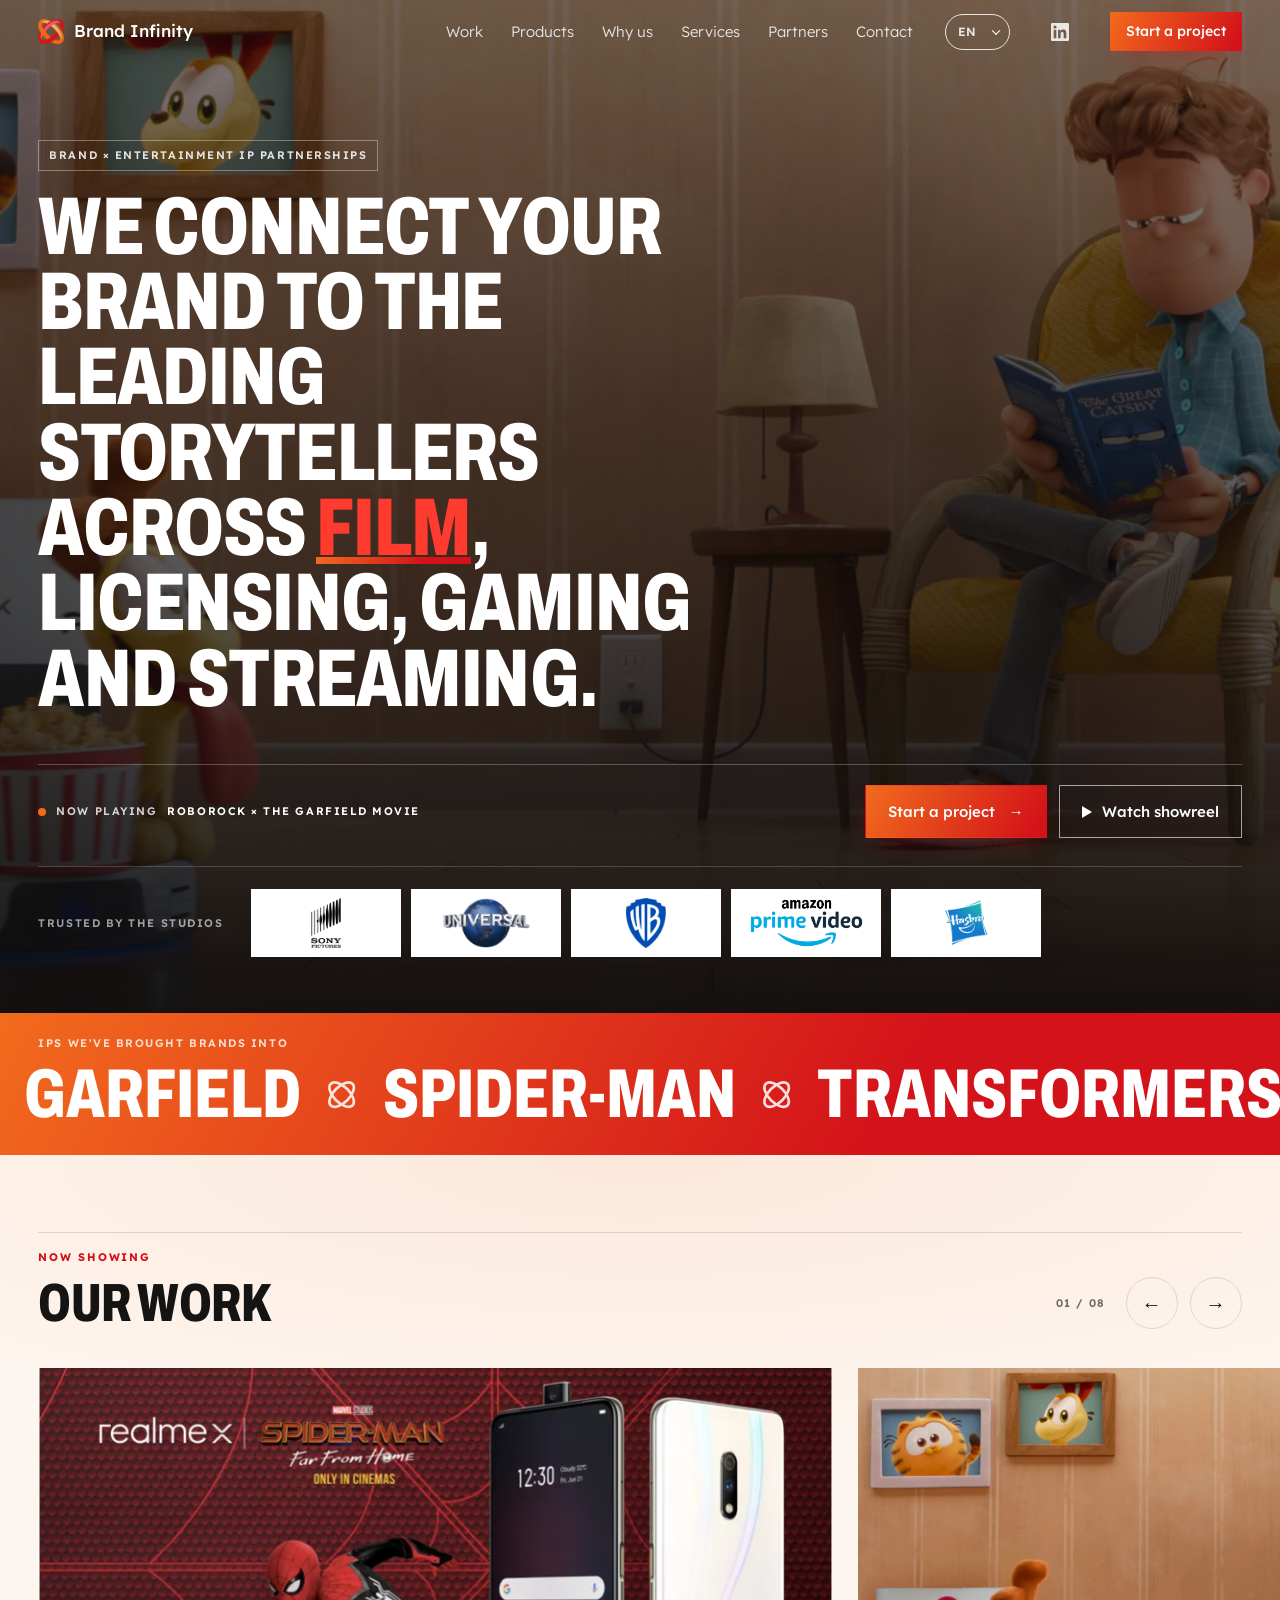
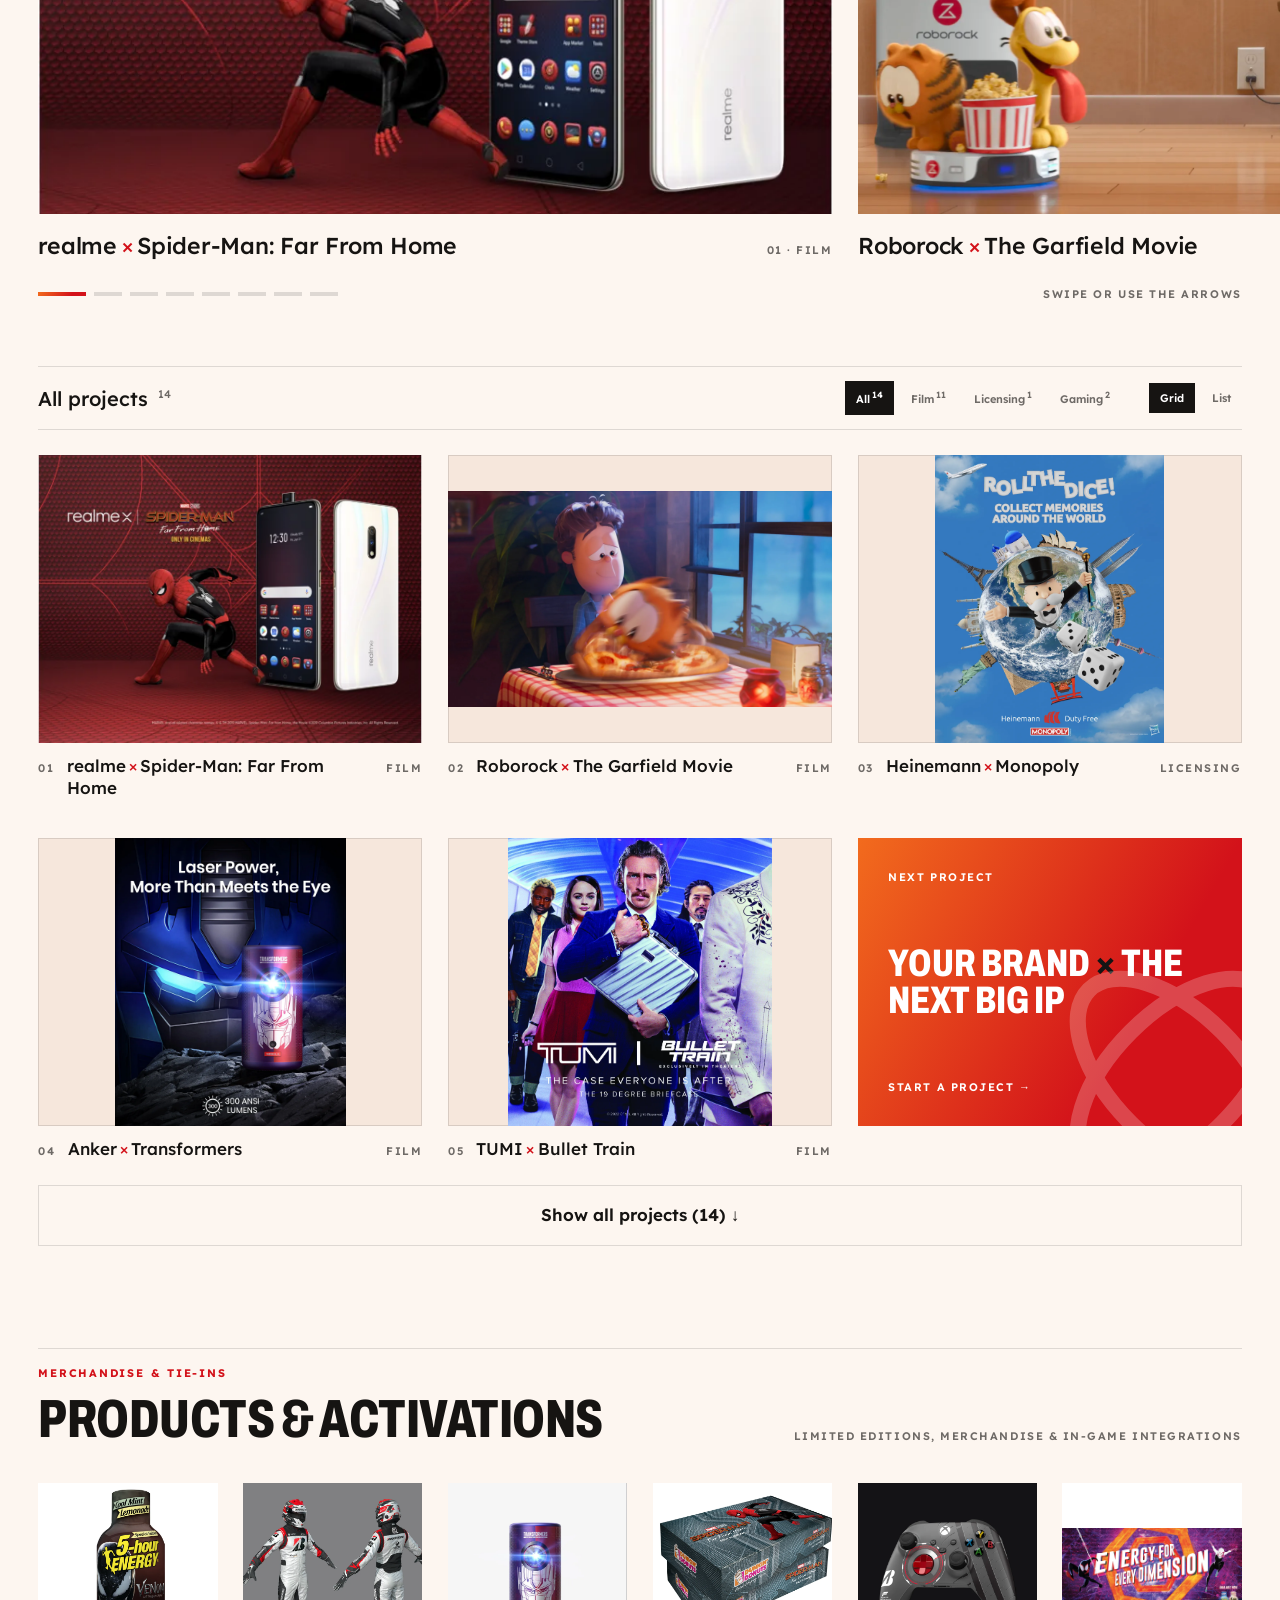
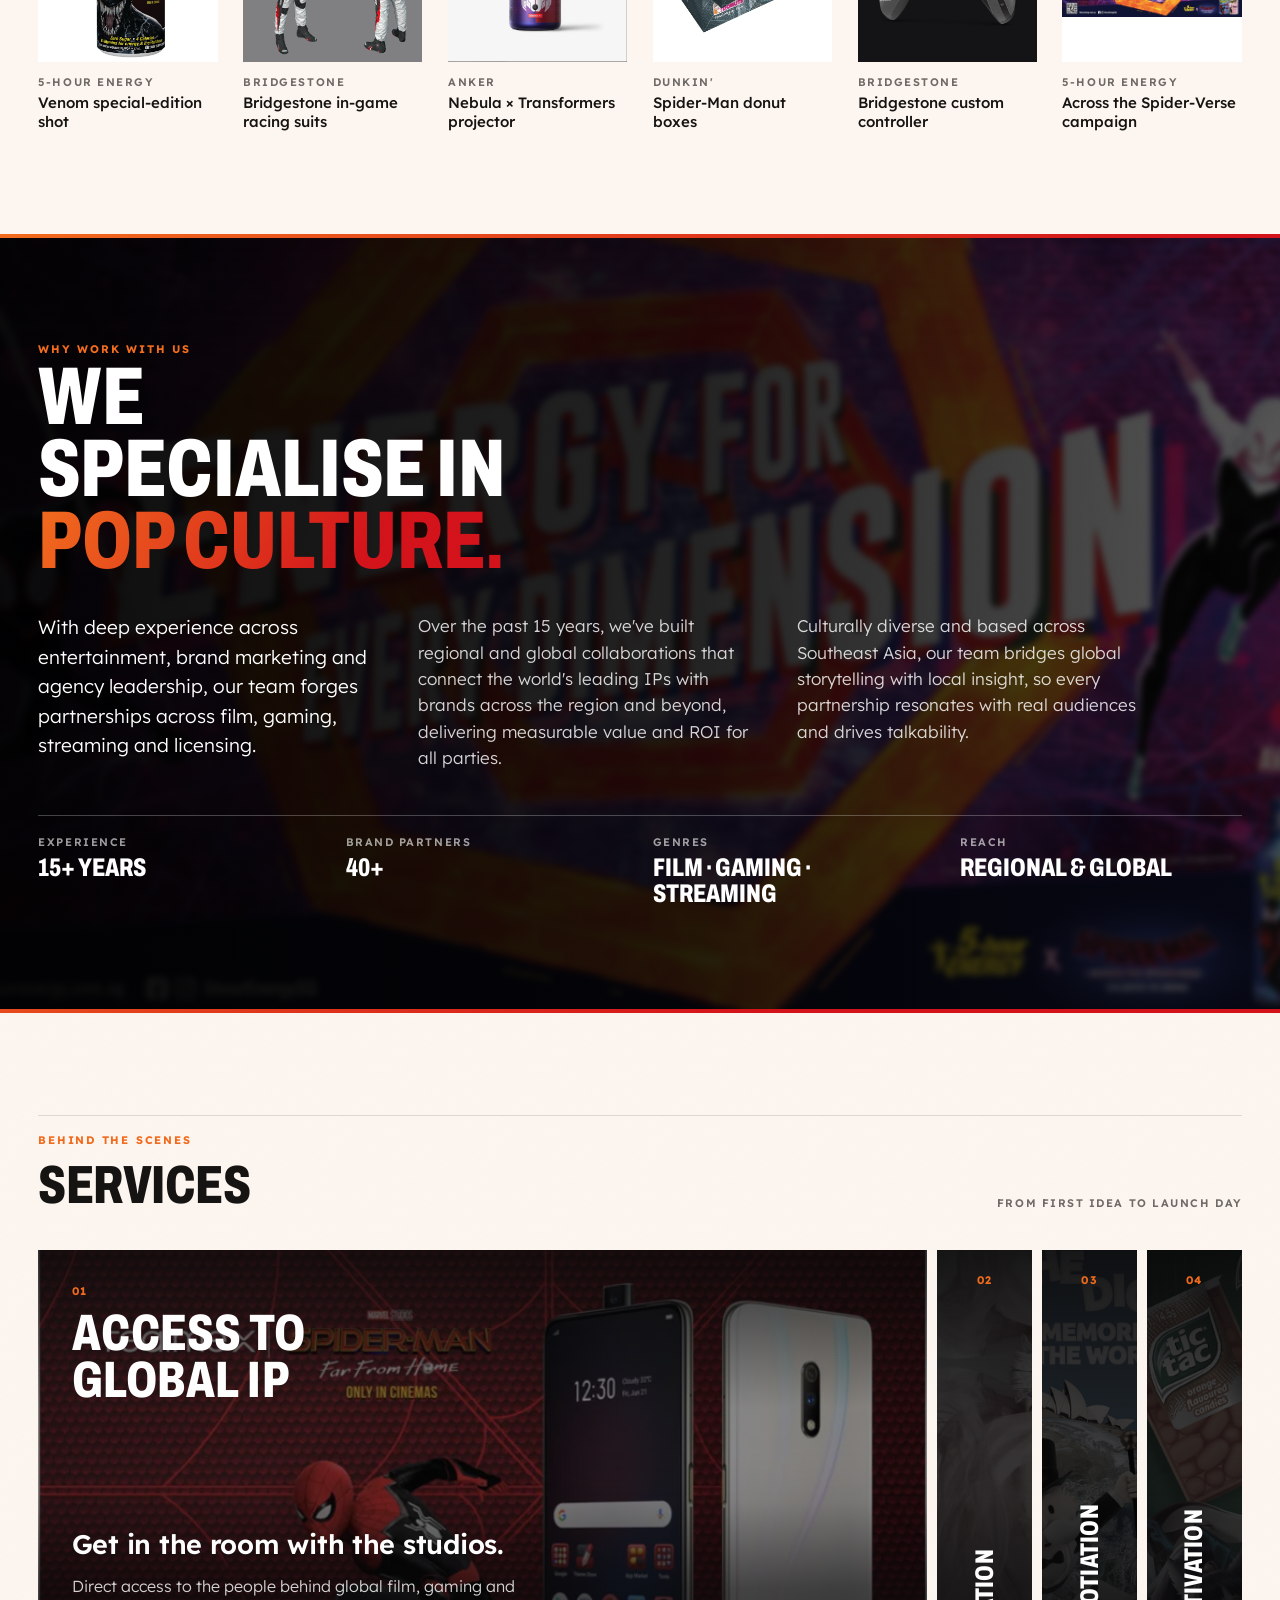
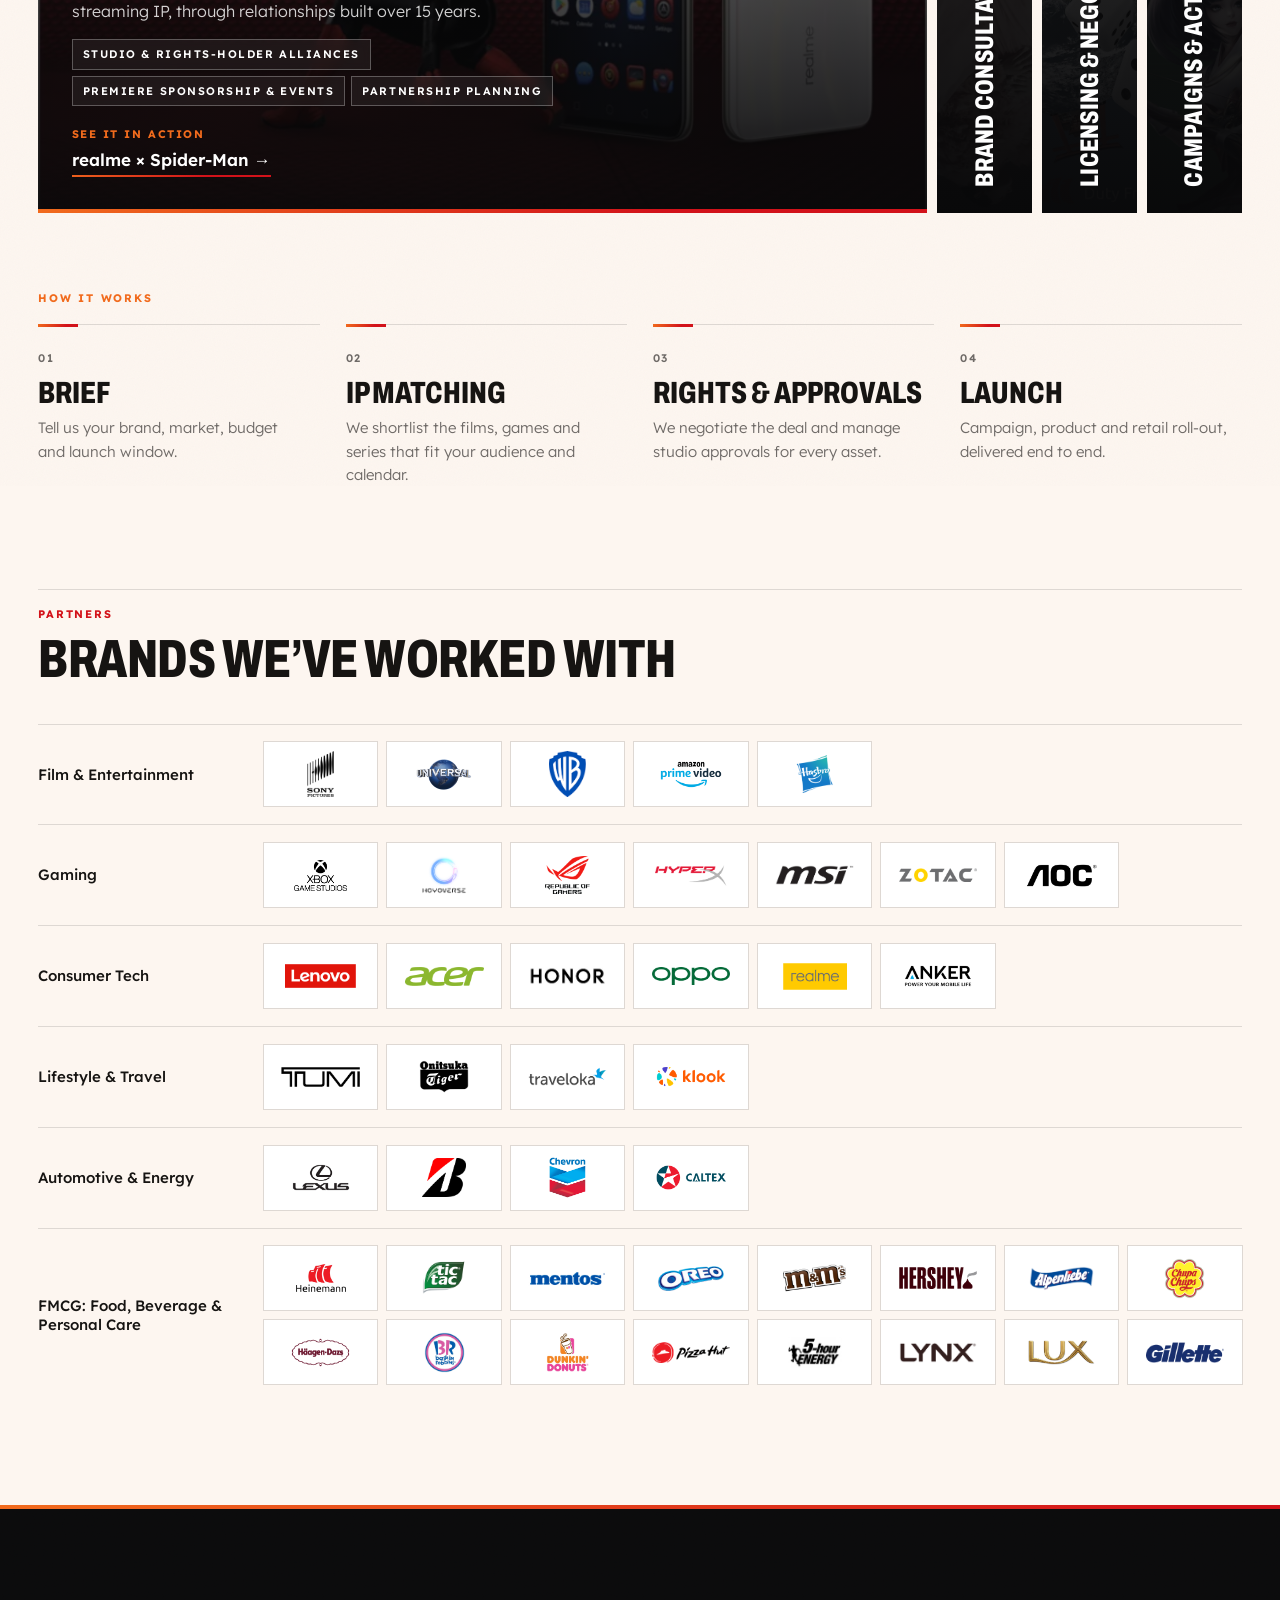
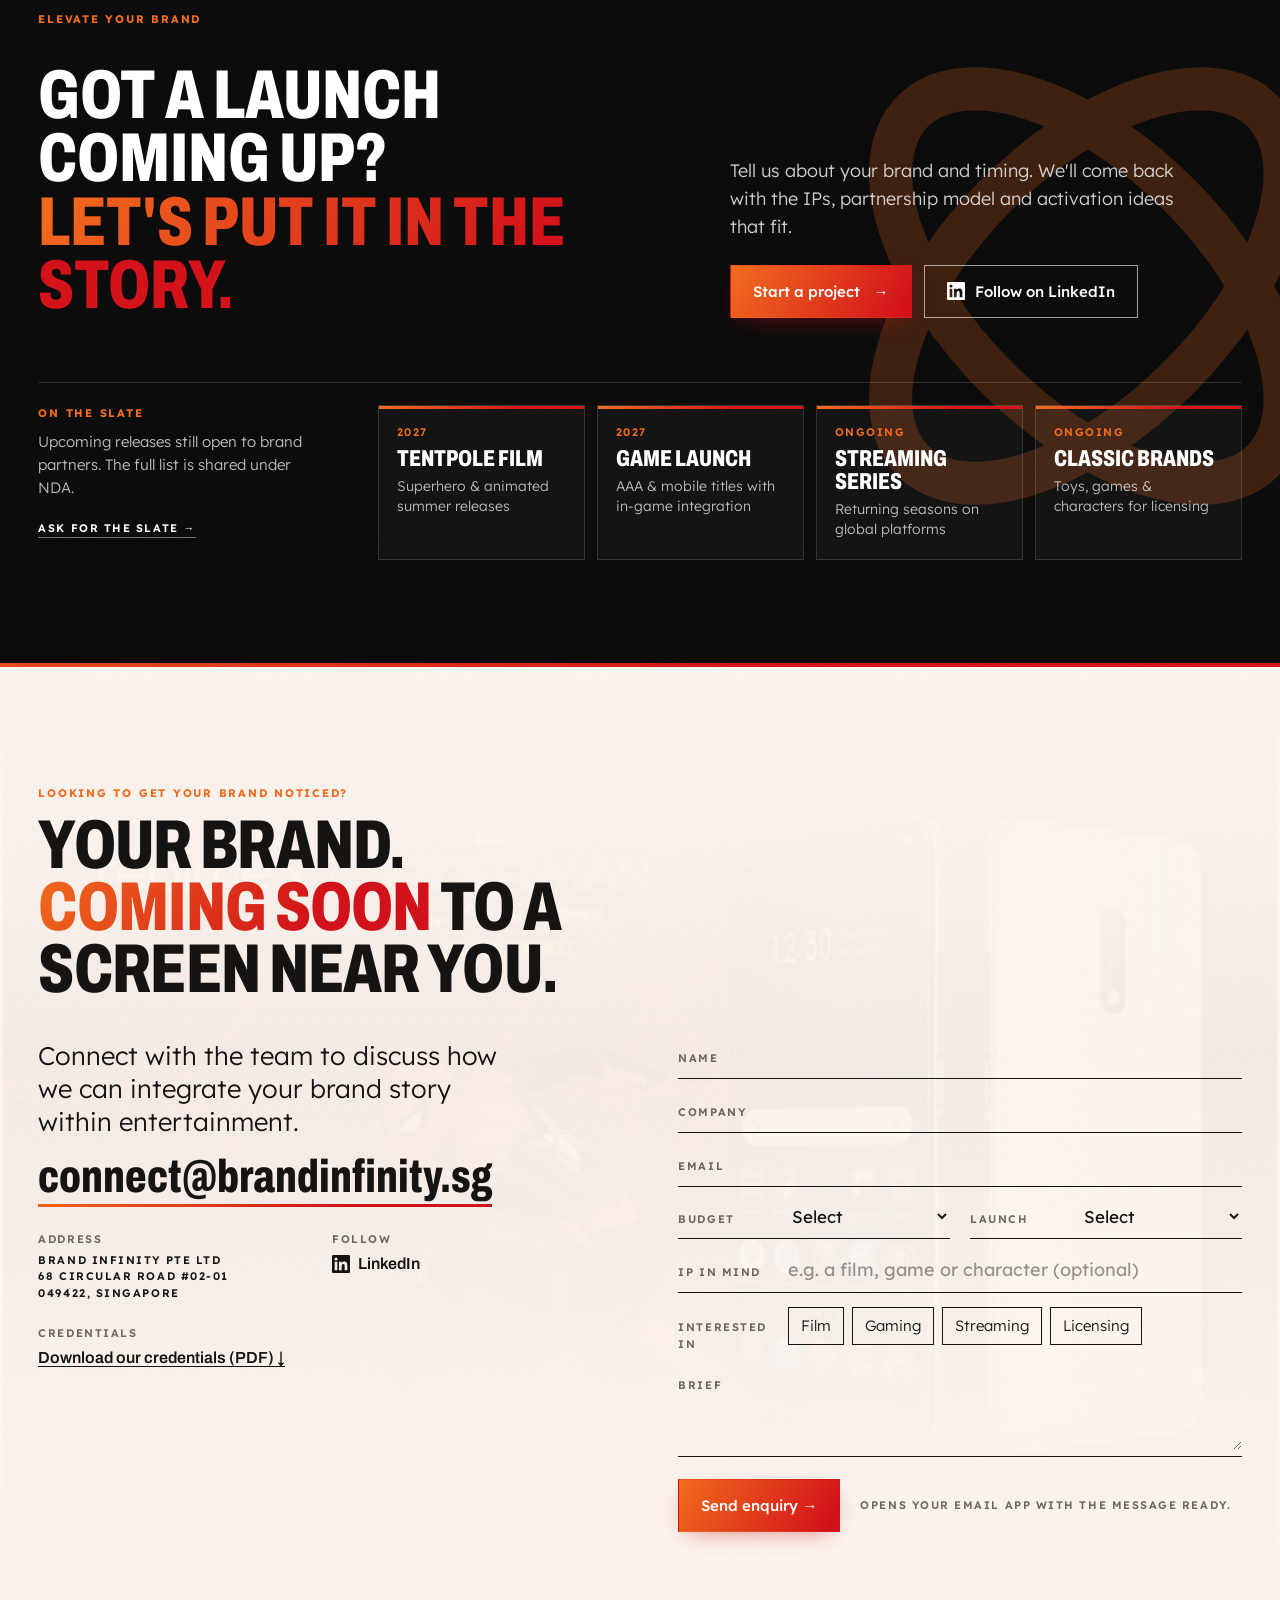
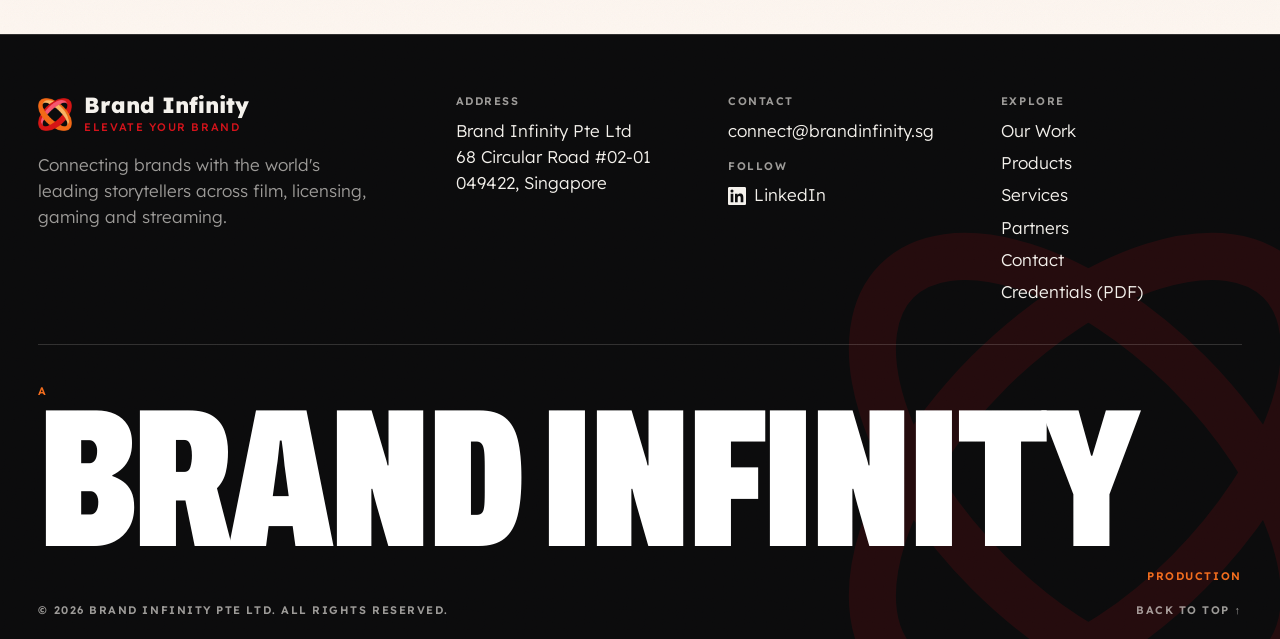
==== index.html @ 42174cf7 "Version asset links so browsers never mix old CSS with new HTML Co-Authored-By: Claude Opus 5.5 <nor" ====
<!doctype html>
<html lang="en">
<head>
  <meta charset="utf-8">
  <meta name="viewport" content="width=device-width, initial-scale=1">
  <title>Brand Infinity — Brand partnerships with entertainment IP</title>
  <meta name="description" content="Brand Infinity connects brands with the world's leading storytellers across film, licensing, gaming and streaming. An IP partnership agency based in Singapore, working regionally and globally.">
  <meta property="og:type" content="website">
  <meta property="og:site_name" content="Brand Infinity">
  <meta property="og:url" content="https://chesterkeh.github.io/brandinfinity-website/">
  <meta property="og:title" content="Brand Infinity: Brand × entertainment IP partnerships">
  <meta property="og:description" content="We connect brands with the world's leading storytellers across film, licensing, gaming and streaming.">
  <meta property="og:image" content="https://chesterkeh.github.io/brandinfinity-website/assets/og.jpg">
  <meta property="og:image:width" content="1200">
  <meta property="og:image:height" content="630">
  <meta property="og:image:alt" content="Brand Infinity: brand partnerships with film, gaming, streaming and licensing IP">
  <meta name="twitter:card" content="summary_large_image">
  <meta name="twitter:title" content="Brand Infinity: Brand × entertainment IP partnerships">
  <meta name="twitter:description" content="We connect brands with the world's leading storytellers across film, licensing, gaming and streaming.">
  <meta name="twitter:image" content="https://chesterkeh.github.io/brandinfinity-website/assets/og.jpg">
  <link rel="canonical" href="https://chesterkeh.github.io/brandinfinity-website/">
  <meta name="theme-color" content="#fdf6f0">
  <link rel="icon" href="assets/mark.png">
  <link rel="preconnect" href="https://fonts.googleapis.com">
  <link rel="preconnect" href="https://fonts.gstatic.com" crossorigin>
  <link href="https://fonts.googleapis.com/css2?family=Archivo:wdth,wght@62..125,300..900&family=Lexend:wght@300;400;500;600;700&display=swap" rel="stylesheet">
  <link rel="stylesheet" href="styles.css?v=14">
</head>
<body>
<svg width="0" height="0" style="position:absolute" aria-hidden="true">
  <defs>
    <linearGradient id="bi-grad" x1="0" y1="0" x2="1" y2="1"><stop offset="0" stop-color="#F26B1D"/><stop offset="1" stop-color="#D3121A"/></linearGradient>
    <symbol id="rings" viewBox="0 0 100 100"><ellipse cx="50" cy="50" rx="46" ry="24" transform="rotate(45 50 50)" fill="none" stroke="currentColor" stroke-width="8"/><ellipse cx="50" cy="50" rx="46" ry="24" transform="rotate(-45 50 50)" fill="none" stroke="currentColor" stroke-width="8"/></symbol>
  </defs>
</svg>

<header class="hdr on-dark" id="hdr">
  <a class="logo" href="#top" aria-label="Brand Infinity, back to top">
    <img src="assets/mark.png" alt="" width="26" height="25"><span>Brand Infinity</span>
  </a>
  <nav class="hdr-nav" id="nav" aria-label="Main">
    <a href="#work" data-i18n="nav.work">Work</a>
    <a href="#products" data-i18n="nav.products">Products</a>
    <a href="#about" data-i18n="nav.about">Why us</a>
    <a href="#services" data-i18n="nav.services">Services</a>
    <a href="#partners" data-i18n="nav.partners">Partners</a>
    <a href="#contact" data-i18n="nav.contact">Contact</a>
  </nav>
  <label class="lang"><span class="vh">Language</span><select id="langSel" aria-label="Language"><option value="en">EN</option><option value="th">ไทย</option><option value="zh">中文</option></select></label>
  <a class="hdr-li" href="https://www.linkedin.com/company/brand-infinity/" target="_blank" rel="noopener" aria-label="Brand Infinity on LinkedIn"><svg viewBox="0 0 24 24" width="18" height="18" aria-hidden="true" fill="currentColor"><path d="M20.45 20.45h-3.56v-5.57c0-1.33-.02-3.04-1.85-3.04-1.86 0-2.14 1.45-2.14 2.94v5.67H9.34V9h3.42v1.56h.05c.48-.9 1.64-1.85 3.37-1.85 3.6 0 4.27 2.37 4.27 5.46v6.28zM5.34 7.43a2.06 2.06 0 1 1 0-4.13 2.06 2.06 0 0 1 0 4.13zM7.12 20.45H3.56V9h3.56v11.45zM22.22 0H1.77C.79 0 0 .77 0 1.73v20.54C0 23.23.79 24 1.77 24h20.45c.98 0 1.78-.77 1.78-1.73V1.73C24 .77 23.2 0 22.22 0z"/></svg></a>
  <a class="hdr-cta btn-primary" href="#contact" data-i18n="cta.start">Start a project</a>
  <button class="hdr-menu mono" id="menuBtn" aria-expanded="false" aria-controls="nav">Menu</button>
</header>

<main id="top">

  <!-- HERO: full-screen montage of campaign films -->
  <section class="hero" id="hero">
    <div class="hero-bg" id="heroBg" aria-hidden="true">
      <video class="hero-media is-on" data-key="film" src="assets/video/roborock-garfield.mp4" poster="assets/video/roborock-garfield.webp" muted playsinline preload="auto" autoplay></video>
      <video class="hero-media" data-key="licensing" src="assets/video/heinemann-monopoly.mp4" poster="assets/video/heinemann-monopoly.webp" muted playsinline preload="none"></video>
      <img class="hero-media" data-key="gaming" src="assets/work/zotac-spiderverse.webp" alt="">
      <video class="hero-media" data-key="streaming" src="assets/video/realme-superhero.mp4" poster="assets/video/realme-superhero.webp" muted playsinline preload="none"></video>
    </div>
    <div class="hero-shade" aria-hidden="true"></div>

    <div class="hero-inner">
      <p class="mono hero-eyebrow" data-i18n="hero.eyebrow">Brand × entertainment IP partnerships</p>
      <h1 class="hero-title">
        <span data-i18n="hero.pre">We connect your brand to the leading storytellers across</span>
        <a href="#work" class="kw is-on" data-key="film" data-i18n="kw.film">Film</a><span data-i18n="hero.c1">,</span>
        <a href="#work" class="kw" data-key="licensing" data-i18n="kw.licensing">Licensing</a><span data-i18n="hero.c2">,</span>
        <a href="#work" class="kw" data-key="gaming" data-i18n="kw.gaming">Gaming</a>
        <span data-i18n="hero.and">and</span> <a href="#work" class="kw" data-key="streaming" data-i18n="kw.streaming">Streaming</a><span data-i18n="hero.post">.</span>
      </h1>
      <div class="hero-foot">
        <p class="mono hero-now"><span class="dot"></span><span data-i18n="hero.now">Now playing</span> <span id="heroNow">Roborock × The Garfield Movie</span></p>
        <div class="hero-ctas">
          <a class="btn btn-primary" href="#contact" data-i18n="cta.start">Start a project</a>
          <button class="btn btn-ghost-light reel-btn" type="button" id="reelBtn"><span class="play" aria-hidden="true"></span><span data-i18n="cta.reel">Watch showreel</span></button>
        </div>
      </div>
      <div class="trusted">
        <p class="mono" data-i18n="hero.trusted">Trusted by the studios</p>
        <ul>
          <li><img src="assets/logos/sony-pictures.png" alt="Sony Pictures"></li>
          <li><img src="assets/logos/universal.png" alt="Universal"></li>
          <li><img src="assets/logos/warner-bros.png" alt="Warner Bros."></li>
          <li><img src="assets/logos/prime-video.png" alt="Prime Video"></li>
          <li><img src="assets/logos/hasbro.png" alt="Hasbro"></li>
        </ul>
      </div>
    </div>
  </section>

  <!-- IP TICKER -->
  <section class="ticker" aria-label="Entertainment IPs we've brought brands into">
    <p class="mono ticker-label" data-i18n="ticker">IPs we've brought brands into</p>
    <div class="ticker-track"><div class="ticker-run"><span>Garfield</span><i aria-hidden="true"><svg class="ring" aria-hidden="true"><use href="#rings"/></svg></i><span>Spider-Man</span><i aria-hidden="true"><svg class="ring" aria-hidden="true"><use href="#rings"/></svg></i><span>Transformers</span><i aria-hidden="true"><svg class="ring" aria-hidden="true"><use href="#rings"/></svg></i><span>Monopoly</span><i aria-hidden="true"><svg class="ring" aria-hidden="true"><use href="#rings"/></svg></i><span>Venom</span><i aria-hidden="true"><svg class="ring" aria-hidden="true"><use href="#rings"/></svg></i><span>Cinderella</span><i aria-hidden="true"><svg class="ring" aria-hidden="true"><use href="#rings"/></svg></i><span>Bullet Train</span><i aria-hidden="true"><svg class="ring" aria-hidden="true"><use href="#rings"/></svg></i><span>DC Super-Pets</span><i aria-hidden="true"><svg class="ring" aria-hidden="true"><use href="#rings"/></svg></i><span>Mobile Legends</span><i aria-hidden="true"><svg class="ring" aria-hidden="true"><use href="#rings"/></svg></i><span>Madame Web</span><i aria-hidden="true"><svg class="ring" aria-hidden="true"><use href="#rings"/></svg></i><span>Spider-Verse</span><i aria-hidden="true"><svg class="ring" aria-hidden="true"><use href="#rings"/></svg></i></div><div class="ticker-run" aria-hidden="true"><span>Garfield</span><i aria-hidden="true"><svg class="ring" aria-hidden="true"><use href="#rings"/></svg></i><span>Spider-Man</span><i aria-hidden="true"><svg class="ring" aria-hidden="true"><use href="#rings"/></svg></i><span>Transformers</span><i aria-hidden="true"><svg class="ring" aria-hidden="true"><use href="#rings"/></svg></i><span>Monopoly</span><i aria-hidden="true"><svg class="ring" aria-hidden="true"><use href="#rings"/></svg></i><span>Venom</span><i aria-hidden="true"><svg class="ring" aria-hidden="true"><use href="#rings"/></svg></i><span>Cinderella</span><i aria-hidden="true"><svg class="ring" aria-hidden="true"><use href="#rings"/></svg></i><span>Bullet Train</span><i aria-hidden="true"><svg class="ring" aria-hidden="true"><use href="#rings"/></svg></i><span>DC Super-Pets</span><i aria-hidden="true"><svg class="ring" aria-hidden="true"><use href="#rings"/></svg></i><span>Mobile Legends</span><i aria-hidden="true"><svg class="ring" aria-hidden="true"><use href="#rings"/></svg></i><span>Madame Web</span><i aria-hidden="true"><svg class="ring" aria-hidden="true"><use href="#rings"/></svg></i><span>Spider-Verse</span><i aria-hidden="true"><svg class="ring" aria-hidden="true"><use href="#rings"/></svg></i></div></div>
  </section>

  <!-- 01 WORK -->
  <section class="sec" id="work">
    <div class="wrap">
      <header class="sec-head">
        <p class="mono sec-kicker" data-i18n="work.k">Now showing</p>
        <h2 class="sec-title" data-i18n="work.t">Our Work</h2>
        <div class="sec-aside car-nav">
          <span class="mono" id="carCount">01 / 01</span>
          <button class="circle" id="carPrev" aria-label="Previous project">←</button>
          <button class="circle" id="carNext" aria-label="Next project">→</button>
        </div>
      </header>
    </div>

    <div class="carousel" id="carousel" aria-roledescription="carousel" aria-label="Featured work">
      <div class="car-track" id="carTrack" tabindex="0"></div>
    </div>
    <div class="wrap car-foot">
      <div class="car-dots" id="carDots" role="tablist" aria-label="Choose a project"></div>
      <p class="mono muted car-hint" data-i18n="work.hint">Swipe or use the arrows</p>
    </div>

    <div class="wrap">
      <div class="sub-head" id="all">
        <h3 class="sub-title"><span data-i18n="work.all">All projects</span> <sup id="workCount"></sup></h3>
        <div class="tools">
          <div class="filters mono" id="filters" role="group" aria-label="Filter by discipline"></div>
          <div class="views mono" role="group" aria-label="Layout">
            <button class="is-on" data-view="grid" aria-pressed="true">Grid</button>
            <button data-view="index" aria-pressed="false">List</button>
          </div>
        </div>
      </div>

      <input type="checkbox" id="showAll" class="vh" aria-controls="grid">
      <div class="grid" id="grid"></div>
      <label for="showAll" class="show-all" id="showAllBtn"><span class="more-t"><span data-i18n="work.showall">Show all projects</span> (<span id="allCount">14</span>) ↓</span><span class="less-t" data-i18n="work.fewer">Show fewer ↑</span></label>

      <div class="index" id="index" hidden>
        <div class="index-head mono" aria-hidden="true"><span>No.</span><span>Brand</span><span>Property</span><span>Discipline</span><span>Scope</span></div>
        <ol id="indexList"></ol>
        <div class="hover-img" id="hoverImg" aria-hidden="true"><img alt=""></div>
      </div>
    </div>
  </section>

  <!-- 02 PRODUCTS -->
  <section class="sec" id="products">
    <div class="wrap">
      <header class="sec-head">
        <p class="mono sec-kicker" data-i18n="prod.k">Merchandise &amp; tie-ins</p>
        <h2 class="sec-title" data-i18n="prod.t">Products &amp; Activations</h2>
        <p class="sec-aside mono muted" data-i18n="prod.a">Limited editions, merchandise &amp; in-game integrations</p>
      </header>
      <ul class="tiles" id="prod"></ul>
    </div>
  </section>

  <!-- WHY US: widescreen banner, breaks up the showcase -->
  <section class="scene grain" id="about">
    <div class="scene-bg" aria-hidden="true"><img src="assets/work/5hour-spiderverse.webp" alt=""></div>
    <div class="scene-shade" aria-hidden="true"></div>
    <div class="wrap scene-inner">
      <p class="mono sec-kicker" data-i18n="why.k">Why work with us</p>
      <h2 class="scene-title"><span class="t1" data-i18n="why.t1">We specialise in</span> <span data-i18n="why.t2">pop culture.</span></h2>
      <div class="scene-cols">
        <p>With deep experience across entertainment, brand marketing and agency leadership, our team forges partnerships across film, gaming, streaming and licensing.</p>
        <p>Over the past 15 years, we've built regional and global collaborations that connect the world's leading IPs with brands across the region and beyond, delivering measurable value and ROI for all parties.</p>
        <p>Culturally diverse and based across Southeast Asia, our team bridges global storytelling with local insight, so every partnership resonates with real audiences and drives talkability.</p>
      </div>
      <dl class="credits">
        <div><dt class="mono" data-i18n="why.exp">Experience</dt><dd data-i18n="why.expv">15+ years</dd></div>
        <div><dt class="mono" data-i18n="why.partners">Brand partners</dt><dd>40+</dd></div>
        <div><dt class="mono" data-i18n="why.genres">Genres</dt><dd data-i18n="why.genresv">Film · Gaming · Streaming</dd></div>
        <div><dt class="mono" data-i18n="why.region">Reach</dt><dd data-i18n="why.regionv">Regional &amp; global</dd></div>
      </dl>
    </div>
  </section>

  <!-- 04 SERVICES -->
  <section class="sec dark grain" id="services">
    <div class="wrap">
      <header class="sec-head">
        <p class="mono sec-kicker" data-i18n="svc.k">Behind the scenes</p>
        <h2 class="sec-title" data-i18n="svc.t">Services</h2>
        <p class="sec-aside mono muted" data-i18n="svc.a">From first idea to launch day</p>
      </header>
      <div class="svx" id="svx" aria-label="Services">
        <article class="svx-p is-on" data-k="0">
          <img class="svx-img" src="assets/work/realme-spiderman.webp" alt="" loading="lazy" style="object-position:35% 50%">
          <button class="svx-tab" type="button" aria-expanded="true" aria-controls="svx-0">
            <span class="mono svx-n">01</span><span class="svx-t" data-i18n="svc.0">Access to global IP</span>
          </button>
          <div class="svx-body" id="svx-0">
            <p class="svx-hook" data-i18n="svx.0h">Get in the room with the studios.</p>
            <p class="svx-txt" data-i18n="svx.0p">Direct access to the people behind global film, gaming and streaming IP, through relationships built over 15 years.</p>
            <ul class="svx-chips mono"><li data-i18n="Studio &amp; rights-holder alliances">Studio &amp; rights-holder alliances</li><li data-i18n="Premiere sponsorship &amp; events">Premiere sponsorship &amp; events</li><li data-i18n="Partnership planning">Partnership planning</li></ul>
            <a class="svx-ex" href="#project/realme-spider-man-far-from-home"><span class="mono" data-i18n="svx.ex">See it in action</span><strong>realme × Spider-Man →</strong></a>
          </div>
          <span class="svx-bar" aria-hidden="true"></span>
        </article>
        <article class="svx-p" data-k="1">
          <img class="svx-img" src="assets/work/onitsuka-cinderella.webp" alt="" loading="lazy" style="object-position:50% 30%">
          <button class="svx-tab" type="button" aria-expanded="false" aria-controls="svx-1">
            <span class="mono svx-n">02</span><span class="svx-t" data-i18n="svc.1">Brand consultation</span>
          </button>
          <div class="svx-body" id="svx-1">
            <p class="svx-hook" data-i18n="svx.1h">Find the story your brand belongs in.</p>
            <p class="svx-txt" data-i18n="svx.1p">We match your brand, audience and calendar to the right genre, title and timing, before you commit a budget.</p>
            <ul class="svx-chips mono"><li data-i18n="Entertainment strategy">Entertainment strategy</li><li data-i18n="Genre &amp; IP fit">Genre &amp; IP fit</li><li data-i18n="Calendar &amp; budget planning">Calendar &amp; budget planning</li></ul>
            <a class="svx-ex" href="#project/onitsuka-tiger-cinderella"><span class="mono" data-i18n="svx.ex">See it in action</span><strong>Onitsuka Tiger × Cinderella →</strong></a>
          </div>
          <span class="svx-bar" aria-hidden="true"></span>
        </article>
        <article class="svx-p" data-k="2">
          <img class="svx-img" src="assets/work/heinemann-monopoly.webp" alt="" loading="lazy" style="object-position:60% 50%">
          <button class="svx-tab" type="button" aria-expanded="false" aria-controls="svx-2">
            <span class="mono svx-n">03</span><span class="svx-t" data-i18n="svc.2">Licensing &amp; negotiation</span>
          </button>
          <div class="svx-body" id="svx-2">
            <p class="svx-hook" data-i18n="svx.2h">Deals that work for your business.</p>
            <p class="svx-txt" data-i18n="svx.2p">We negotiate with rights holders across every product category and structure the deal around your goals.</p>
            <ul class="svx-chips mono"><li data-i18n="Licensed: fee-based">Licensed: fee-based</li><li data-i18n="License-free: media support">License-free: media support</li><li data-i18n="Hybrid: a mix of both">Hybrid: a mix of both</li></ul>
            <a class="svx-ex" href="#project/heinemann-monopoly"><span class="mono" data-i18n="svx.ex">See it in action</span><strong>Heinemann × Monopoly →</strong></a>
          </div>
          <span class="svx-bar" aria-hidden="true"></span>
        </article>
        <article class="svx-p" data-k="3">
          <img class="svx-img" src="assets/work/tictac-mlbb-2.webp" alt="" loading="lazy" style="object-position:50% 40%">
          <button class="svx-tab" type="button" aria-expanded="false" aria-controls="svx-3">
            <span class="mono svx-n">04</span><span class="svx-t" data-i18n="svc.3">Campaigns &amp; activation</span>
          </button>
          <div class="svx-body" id="svx-3">
            <p class="svx-hook" data-i18n="svx.3h">From launch film to the shelf.</p>
            <p class="svx-txt" data-i18n="svx.3p">End-to-end delivery across every touchpoint, from social and PR to retail, merchandise and in-game integration.</p>
            <ul class="svx-chips mono"><li data-i18n="Promotions &amp; sales mechanics">Promotions &amp; sales mechanics</li><li data-i18n="Social, PR &amp; launch events">Social, PR &amp; launch events</li><li data-i18n="Retail, e-commerce &amp; merch">Retail, e-commerce &amp; merch</li><li data-i18n="In-film &amp; in-game integration">In-film &amp; in-game integration</li></ul>
            <a class="svx-ex" href="#project/tic-tac-mobile-legends-bang-bang"><span class="mono" data-i18n="svx.ex">See it in action</span><strong>Tic Tac × Mobile Legends →</strong></a>
          </div>
          <span class="svx-bar" aria-hidden="true"></span>
        </article>
      </div>

      <div class="steps-wrap">
        <p class="mono sec-kicker" data-i18n="steps.k">How it works</p>
        <ol class="steps">
          <li><span class="mono">01</span><h3 data-i18n="steps.1t">Brief</h3><p data-i18n="steps.1p">Tell us your brand, market, budget and launch window.</p></li>
          <li><span class="mono">02</span><h3 data-i18n="steps.2t">IP matching</h3><p data-i18n="steps.2p">We shortlist the films, games and series that fit your audience and calendar.</p></li>
          <li><span class="mono">03</span><h3 data-i18n="steps.3t">Rights &amp; approvals</h3><p data-i18n="steps.3p">We negotiate the deal and manage studio approvals for every asset.</p></li>
          <li><span class="mono">04</span><h3 data-i18n="steps.4t">Launch</h3><p data-i18n="steps.4p">Campaign, product and retail roll-out, delivered end to end.</p></li>
        </ol>
      </div>
    </div>
  </section>

  <!-- 03 PARTNERS -->
  <section class="sec" id="partners">
    <div class="wrap">
      <header class="sec-head">
        <p class="mono sec-kicker" data-i18n="partners.k">Partners</p>
        <h2 class="sec-title" data-i18n="partners.t">Brands we’ve worked with</h2>
      </header>
      <div class="partners" id="partnerGroups"></div>
    </div>
  </section>

  <!-- TESTIMONIALS: hidden until quotes are added in projects.js -->
  <section class="sec quotes" id="quotes" hidden>
    <div class="wrap">
      <header class="sec-head">
        <p class="mono sec-kicker" data-i18n="quotes.k">In their words</p>
        <h2 class="sec-title" data-i18n="quotes.t">What partners say</h2>
      </header>
      <div class="quote-list" id="quoteList"></div>
    </div>
  </section>

  <!-- LAUNCH BAND: leads straight into the contact form -->
  <section class="cta-band grain">
    <svg class="cta-rings" aria-hidden="true"><use href="#rings"/></svg>
    <div class="wrap cta-band-grid">
      <p class="mono sec-kicker" data-i18n="band.k">Elevate your brand</p>
      <h2 class="cta-band-title"><span class="t1" data-i18n="band.t1">Got a launch coming up?</span><br><span data-i18n="band.t2">Let's put it in the story.</span></h2>
      <div class="cta-band-side">
        <p data-i18n="band.p">Tell us about your brand and timing. We'll come back with the IPs, partnership model and activation ideas that fit.</p>
        <div class="cta-band-btns">
          <a class="btn btn-primary" href="#contact" data-i18n="cta.start">Start a project</a>
          <a class="btn btn-ghost-light" href="https://www.linkedin.com/company/brand-infinity/" target="_blank" rel="noopener"><svg viewBox="0 0 24 24" width="18" height="18" aria-hidden="true" fill="currentColor"><path d="M20.45 20.45h-3.56v-5.57c0-1.33-.02-3.04-1.85-3.04-1.86 0-2.14 1.45-2.14 2.94v5.67H9.34V9h3.42v1.56h.05c.48-.9 1.64-1.85 3.37-1.85 3.6 0 4.27 2.37 4.27 5.46v6.28zM5.34 7.43a2.06 2.06 0 1 1 0-4.13 2.06 2.06 0 0 1 0 4.13zM7.12 20.45H3.56V9h3.56v11.45zM22.22 0H1.77C.79 0 0 .77 0 1.73v20.54C0 23.23.79 24 1.77 24h20.45c.98 0 1.78-.77 1.78-1.73V1.73C24 .77 23.2 0 22.22 0z"/></svg> <span data-i18n="cta.follow">Follow on LinkedIn</span></a>
        </div>
      </div>
    </div>
    <div class="wrap slate">
      <div class="slate-head">
        <p class="mono" data-i18n="slate.k">On the slate</p>
        <p class="slate-note" data-i18n="slate.p">Upcoming releases still open to brand partners. The full list is shared under NDA.</p>
        <a class="mono slate-link" href="#contact" data-i18n="slate.cta">Ask for the slate →</a>
      </div>
      <ul class="slate-list" id="slate"></ul>
    </div>
  </section>

  <!-- 06 CONTACT: coming soon -->
  <section class="sec contact dark grain poster" id="contact">
    <div class="poster-bg" aria-hidden="true"><img src="assets/work/realme-spiderman.webp" alt=""></div>
    <div class="wrap">
      <header class="sec-head">
        <p class="mono sec-kicker" data-i18n="contact.k">Looking to get your brand noticed?</p>
        <h2 class="sec-title poster-title"><span class="t1" data-i18n="contact.t1">Your brand.</span><br><span data-i18n="contact.t2">Coming soon</span> <span class="t1" data-i18n="contact.t3">to a screen near you.</span></h2>
      </header>
      <div class="contact-cols">
        <div class="contact-info">
          <p class="contact-lead" data-i18n="contact.lead">Connect with the team to discuss how we can integrate your brand story within entertainment.</p>
          <a class="big-mail" href="mailto:connect@brandinfinity.sg">connect@brandinfinity.sg</a>
          <div class="contact-meta">
            <p class="mono"><span class="k" data-i18n="f.address">Address</span>Brand Infinity Pte Ltd<br>68 Circular Road #02-01<br>049422, Singapore</p>
            <p class="mono"><span class="k" data-i18n="f.follow">Follow</span><a class="li-link" href="https://www.linkedin.com/company/brand-infinity/" target="_blank" rel="noopener"><svg viewBox="0 0 24 24" width="18" height="18" aria-hidden="true" fill="currentColor"><path d="M20.45 20.45h-3.56v-5.57c0-1.33-.02-3.04-1.85-3.04-1.86 0-2.14 1.45-2.14 2.94v5.67H9.34V9h3.42v1.56h.05c.48-.9 1.64-1.85 3.37-1.85 3.6 0 4.27 2.37 4.27 5.46v6.28zM5.34 7.43a2.06 2.06 0 1 1 0-4.13 2.06 2.06 0 0 1 0 4.13zM7.12 20.45H3.56V9h3.56v11.45zM22.22 0H1.77C.79 0 0 .77 0 1.73v20.54C0 23.23.79 24 1.77 24h20.45c.98 0 1.78-.77 1.78-1.73V1.73C24 .77 23.2 0 22.22 0z"/></svg> LinkedIn</a></p>
            <p class="mono"><span class="k" data-i18n="f.deck">Credentials</span><a class="deck-link" href="assets/brand-infinity-credentials.pdf" download><span data-i18n="cta.deck">Download our credentials (PDF)</span> ↓</a></p>
          </div>
        </div>
        <form class="form" id="form" novalidate>
          <label><span class="mono" data-i18n="form.name">Name</span><input name="name" required autocomplete="name"></label>
          <label><span class="mono" data-i18n="form.company">Company</span><input name="company" autocomplete="organization"></label>
          <label><span class="mono" data-i18n="form.email">Email</span><input name="email" type="email" required autocomplete="email"></label>
          <div class="form-row">
            <label><span class="mono" data-i18n="form.budget">Budget</span><select name="budget"><option value="" data-i18n="form.select">Select</option><option>Under S$50k</option><option>S$50k – 150k</option><option>S$150k – 500k</option><option>S$500k+</option><option value="Not sure yet" data-i18n="form.unsure">Not sure yet</option></select></label>
            <label><span class="mono" data-i18n="form.timing">Launch</span><select name="timing"><option value="" data-i18n="form.select">Select</option><option value="Within 3 months" data-i18n="form.t1">Within 3 months</option><option value="3–6 months" data-i18n="form.t2">3–6 months</option><option value="6–12 months" data-i18n="form.t3">6–12 months</option><option value="12+ months" data-i18n="form.t4">12+ months</option></select></label>
          </div>
          <label><span class="mono" data-i18n="form.ip">IP in mind</span><input name="ip" autocomplete="off" data-i18n-ph="form.ipph" placeholder="e.g. a film, game or character (optional)"></label>
          <fieldset>
            <legend class="mono" data-i18n="form.interest">Interested in</legend>
            <div class="checks">
              <label><input type="checkbox" name="interest" value="Film"><span data-i18n="kw.film">Film</span></label>
              <label><input type="checkbox" name="interest" value="Gaming"><span data-i18n="kw.gaming">Gaming</span></label>
              <label><input type="checkbox" name="interest" value="Streaming"><span data-i18n="kw.streaming">Streaming</span></label>
              <label><input type="checkbox" name="interest" value="Licensing"><span data-i18n="kw.licensing">Licensing</span></label>
            </div>
          </fieldset>
          <label><span class="mono" data-i18n="form.brief">Brief</span><textarea name="message" rows="3" required></textarea></label>
          <div class="form-foot">
            <button type="submit" class="btn btn-primary" data-i18n="form.send">Send enquiry →</button>
            <p class="mono muted" id="formNote" aria-live="polite"></p>
          </div>
        </form>
      </div>
    </div>
  </section>
</main>

<footer class="ftr dark grain">
  <svg class="ftr-rings" aria-hidden="true"><use href="#rings"/></svg>
  <div class="wrap">
    <div class="ftr-cols">
      <div class="ftr-brand">
        <a class="ftr-logo" href="#top"><img src="assets/mark.png" alt="" width="34" height="33"><span>Brand Infinity<small class="mono">Elevate your brand</small></span></a>
        <p>Connecting brands with the world's leading storytellers across film, licensing, gaming and streaming.</p>
      </div>
      <div>
        <p class="mono k">Address</p>
        <p>Brand Infinity Pte Ltd<br>68 Circular Road #02-01<br>049422, Singapore</p>
      </div>
      <div>
        <p class="mono k">Contact</p>
        <p><a href="mailto:connect@brandinfinity.sg">connect@brandinfinity.sg</a></p>
        <p class="mono k" data-i18n="f.follow">Follow</p>
        <p><a class="li-link" href="https://www.linkedin.com/company/brand-infinity/" target="_blank" rel="noopener"><svg viewBox="0 0 24 24" width="18" height="18" aria-hidden="true" fill="currentColor"><path d="M20.45 20.45h-3.56v-5.57c0-1.33-.02-3.04-1.85-3.04-1.86 0-2.14 1.45-2.14 2.94v5.67H9.34V9h3.42v1.56h.05c.48-.9 1.64-1.85 3.37-1.85 3.6 0 4.27 2.37 4.27 5.46v6.28zM5.34 7.43a2.06 2.06 0 1 1 0-4.13 2.06 2.06 0 0 1 0 4.13zM7.12 20.45H3.56V9h3.56v11.45zM22.22 0H1.77C.79 0 0 .77 0 1.73v20.54C0 23.23.79 24 1.77 24h20.45c.98 0 1.78-.77 1.78-1.73V1.73C24 .77 23.2 0 22.22 0z"/></svg> LinkedIn</a></p>
      </div>
      <nav aria-label="Footer">
        <p class="mono k">Explore</p>
        <ul><li><a href="#work" data-i18n="work.t">Our Work</a></li><li><a href="#products" data-i18n="nav.products">Products</a></li><li><a href="#services" data-i18n="nav.services">Services</a></li><li><a href="#partners" data-i18n="nav.partners">Partners</a></li><li><a href="#contact" data-i18n="nav.contact">Contact</a></li><li><a href="assets/brand-infinity-credentials.pdf" download data-i18n="f.deckshort">Credentials (PDF)</a></li></ul>
      </nav>
    </div>
    <p class="mono ftr-prod">A</p>
    <p class="ftr-word" aria-hidden="true">Brand Infinity</p>
    <p class="mono ftr-prod ftr-prod-end">Production</p>
    <div class="ftr-row mono">
      <span>© <span id="year">2025</span> Brand Infinity Pte Ltd. All rights reserved.</span>
      <a href="#top" data-i18n="f.top">Back to top ↑</a>
    </div>
  </div>
</footer>

<!-- Case study -->
<div class="case" id="case" role="dialog" aria-modal="true" aria-labelledby="caseTitle" hidden>
  <div class="case-bar mono">
    <button id="caseClose">← Close</button>
    <span id="caseNo"></span>
    <div><button id="casePrev">Prev</button> / <button id="caseNext">Next</button></div>
  </div>
  <div class="case-inner" id="caseInner"></div>
</div>

<!-- Floating CTA: shows after the hero, hides at the contact form -->
<a class="float-cta btn-primary" id="floatCta" href="#contact" aria-hidden="true" tabindex="-1"><span data-i18n="cta.start">Start a project</span> <span aria-hidden="true">→</span></a>

<!-- Showreel -->
<div class="reel" id="reel" role="dialog" aria-modal="true" aria-label="Showreel" hidden>
  <div class="reel-bar mono">
    <span id="reelCap"></span>
    <span class="reel-count" id="reelCount"></span>
    <button id="reelClose" data-i18n="reel.close">Close ✕</button>
  </div>
  <video id="reelVideo" playsinline controls></video>
  <div class="reel-dots" id="reelDots"></div>
</div>

<script src="projects.js?v=14"></script>
<script src="i18n.js?v=14"></script>
<script src="main.js?v=14"></script>
</body>
</html>
---- styles.css ----
/* ==========================================================================
   Brand Infinity — styles
   One spacing scale, one section header pattern, uniform grids.
   ========================================================================== */

:root {
  --paper: #efece6;
  --paper-2: #e3dfd7;
  --white: #ffffff;
  --ink: #141414;
  --ink-2: #5f5b55;
  --rule: rgba(20, 20, 20, .14);
  --red: #e1121f;
  --dark: #0e0e0f;

  --wrap: 1320px;
  --gut: clamp(16px, 3vw, 40px);     /* page side padding */
  --gap: clamp(16px, 2vw, 28px);     /* grid gap */
  --sec: clamp(88px, 11vw, 150px);   /* section spacing */

  --display: "Archivo", "Helvetica Neue", Arial, sans-serif;
  --mono: "IBM Plex Mono", ui-monospace, Menlo, monospace;
}

*, *::before, *::after { box-sizing: border-box; }
html { scroll-behavior: smooth; scroll-padding-top: 72px; }
body { margin: 0; background: var(--paper); color: var(--ink); font: 400 17px/1.55 var(--display); -webkit-font-smoothing: antialiased; overflow-x: hidden; }
img, video { display: block; max-width: 100%; }
a { color: inherit; }
button { font: inherit; color: inherit; background: none; border: 0; padding: 0; cursor: pointer; }
:focus-visible { outline: 2px solid var(--red); outline-offset: 3px; }
::selection { background: var(--red); color: #fff; }
[hidden] { display: none !important; }

.wrap { width: min(var(--wrap), 100% - 2 * var(--gut)); margin-inline: auto; }
.mono { font-family: var(--mono); font-size: 12px; letter-spacing: .04em; text-transform: uppercase; line-height: 1.5; }
.muted { color: var(--ink-2); }
.k { display: block; color: var(--ink-2); margin-bottom: 4px; }

/* Buttons */
.btn { display: inline-flex; align-items: center; gap: 10px; padding: 14px 22px; background: var(--ink); color: #fff; text-decoration: none; font-weight: 600; font-size: 15px; transition: background .2s, color .2s, border-color .2s; border: 1px solid transparent; }
.btn:hover { background: var(--red); }
.btn-light { background: #fff; color: var(--ink); }
.btn-light:hover { background: var(--red); color: #fff; }
.btn-ghost-light { background: transparent; color: #fff; border-color: rgba(255,255,255,.6); }
.btn-ghost-light:hover { background: #fff; color: var(--ink); }
.circle { width: 52px; height: 52px; border-radius: 50%; border: 1px solid var(--ink); display: grid; place-items: center; font-size: 20px; transition: background .2s, color .2s, border-color .2s; }
.circle:hover { background: var(--ink); color: #fff; }

/* --------------------------------------------------------------------------
   Header
   -------------------------------------------------------------------------- */
.hdr { position: fixed; inset: 0 0 auto; z-index: 40; height: 64px; display: flex; align-items: center; gap: 32px; padding: 0 var(--gut); background: rgba(239,236,230,.92); backdrop-filter: blur(10px); border-bottom: 1px solid var(--rule); transition: background .3s, color .3s, border-color .3s; }
.hdr.on-dark { background: transparent; color: #fff; border-color: transparent; backdrop-filter: none; }
.logo { display: flex; align-items: center; gap: 10px; text-decoration: none; font-weight: 700; font-size: 17px; margin-right: auto; }
.hdr-nav { display: flex; gap: 28px; }
.hdr-nav a { text-decoration: none; font-size: 15px; opacity: .85; transition: opacity .2s; }
.hdr-nav a:hover { opacity: 1; text-decoration: underline; text-underline-offset: 6px; }
.hdr-cta { text-decoration: none; font-size: 14px; font-weight: 600; padding: 9px 16px; background: var(--ink); color: #fff; transition: background .2s, color .2s; }
.hdr.on-dark .hdr-cta { background: #fff; color: var(--ink); }
.hdr-cta:hover, .hdr.on-dark .hdr-cta:hover { background: var(--red); color: #fff; }
.hdr-menu { display: none; }

/* --------------------------------------------------------------------------
   Hero — full-screen campaign montage
   -------------------------------------------------------------------------- */
.hero { position: relative; min-height: 100svh; display: flex; align-items: flex-end; color: #fff; background: var(--dark); overflow: hidden; }
.hero-bg, .hero-shade { position: absolute; inset: 0; }
.hero-media { position: absolute; inset: 0; width: 100%; height: 100%; object-fit: cover; opacity: 0; transform: scale(1.04); transition: opacity 1s ease, transform 6s ease; }
.hero-media.is-on { opacity: 1; transform: scale(1); }
.hero-shade { background: linear-gradient(to top, rgba(10,10,12,.92) 0%, rgba(10,10,12,.55) 45%, rgba(10,10,12,.35) 100%); }
.hero-inner { position: relative; width: min(var(--wrap), 100% - 2 * var(--gut)); margin: 0 auto; padding: 140px 0 clamp(32px, 5vw, 56px); }
.hero-title { margin: 0; max-width: 16ch; font-weight: 800; text-transform: uppercase; font-variation-settings: "wdth" 72; font-size: clamp(42px, 7.4vw, 124px); line-height: .92; letter-spacing: -.01em; }
.kw { position: relative; display: inline-block; text-decoration: none; color: #fff; transition: color .3s; }
.kw::after { content: ""; position: absolute; left: 0; right: 0; bottom: .02em; height: .07em; background: currentColor; transform: scaleX(0); transform-origin: left; transition: transform .45s cubic-bezier(.2,.7,.2,1); }
.kw.is-on, .kw:hover, .kw:focus-visible { color: var(--red); }
.kw.is-on::after, .kw:hover::after { transform: scaleX(1); }
.hero-foot { display: flex; justify-content: space-between; align-items: center; gap: 24px; flex-wrap: wrap; margin-top: clamp(28px, 4vw, 48px); padding-top: 20px; border-top: 1px solid rgba(255,255,255,.25); }
.hero-now { margin: 0; color: rgba(255,255,255,.8); display: flex; align-items: center; gap: 10px; flex-wrap: wrap; }
.hero-now span:last-child { color: #fff; }
.dot { width: 8px; height: 8px; border-radius: 50%; background: var(--red); animation: pulse 1.6s infinite; }
@keyframes pulse { 50% { opacity: .3; } }
.hero-ctas { display: flex; gap: 12px; flex-wrap: wrap; }

/* Intro strip */
.strip { padding: clamp(48px, 6vw, 80px) 0; }
.strip-grid { display: grid; grid-template-columns: 1.3fr 1fr; gap: var(--gap) 64px; align-items: end; }
.strip-lead { margin: 0; font-size: clamp(22px, 2.4vw, 34px); line-height: 1.2; font-weight: 500; letter-spacing: -.01em; max-width: 30ch; }
.facts { display: grid; grid-template-columns: repeat(3, 1fr); gap: var(--gap); margin: 0; }
.facts div { border-top: 1px solid var(--ink); padding-top: 10px; }
.facts dt { color: var(--ink-2); }
.facts dd { margin: 4px 0 0; font-size: clamp(20px, 2vw, 28px); font-weight: 700; }

/* --------------------------------------------------------------------------
   Section header pattern (used by every section)
   -------------------------------------------------------------------------- */
.sec { padding-top: var(--sec); }
.strip + .sec { padding-top: clamp(40px, 5vw, 64px); }
.sec-head { display: grid; grid-template-columns: 56px 1fr auto; gap: 8px 24px; align-items: end; padding-top: 16px; border-top: 1px solid var(--ink); margin-bottom: clamp(32px, 4vw, 56px); }
.sec-no { align-self: start; padding-top: 6px; color: var(--ink-2); }
.sec-title { margin: 0; font-weight: 800; text-transform: uppercase; font-variation-settings: "wdth" 72; font-size: clamp(36px, 5vw, 72px); line-height: .95; letter-spacing: -.01em; max-width: 24ch; }
.sec-aside { margin: 0; text-align: right; }
.sub-head { display: flex; justify-content: space-between; align-items: center; gap: 16px 32px; flex-wrap: wrap; padding: 14px 0; border-top: 1px solid var(--rule); border-bottom: 1px solid var(--rule); margin: clamp(64px, 8vw, 110px) 0 var(--gap); }
.sub-title { margin: 0; font-size: 20px; font-weight: 700; }
.sub-title sup { font: 500 11px var(--mono); color: var(--ink-2); margin-left: 4px; }

/* --------------------------------------------------------------------------
   Media frame — one treatment for every image tile.
   Images close to the frame's shape fill it; others sit inside it, uncropped.
   -------------------------------------------------------------------------- */
.frame { position: relative; display: block; overflow: hidden; background: var(--paper-2); aspect-ratio: 4 / 3; }
.frame > img, .frame > video { position: absolute; inset: 0; width: 100%; height: 100%; object-fit: contain; transition: transform .8s cubic-bezier(.2,.7,.2,1); }
.frame.fit > img, .frame > video { object-fit: cover; }
.frame.white { background: var(--white); }

/* --------------------------------------------------------------------------
   01 Carousel
   -------------------------------------------------------------------------- */
.car-nav { display: flex; align-items: center; gap: 12px; }
.car-nav .mono { margin-right: 8px; color: var(--ink-2); }
.carousel { position: relative; }
.car-track { display: flex; gap: var(--gap); overflow-x: auto; scroll-snap-type: x mandatory; scrollbar-width: none; padding-inline: max(var(--gut), (100% - var(--wrap)) / 2); scroll-padding-inline: max(var(--gut), (100% - var(--wrap)) / 2); }
.car-track::-webkit-scrollbar { display: none; }
.slide { flex: 0 0 min(76%, 980px); scroll-snap-align: start; text-decoration: none; color: inherit; }
.slide .frame { aspect-ratio: 16 / 9; background: var(--dark); }
.slide:hover .frame > img, .slide:hover .frame > video { transform: scale(1.02); }
.slide-cap { display: flex; justify-content: space-between; align-items: baseline; gap: 16px; padding-top: 14px; }
.slide-cap h3 { margin: 0; font-size: clamp(18px, 1.8vw, 24px); font-weight: 700; letter-spacing: -.01em; }
.slide-cap h3 i, .tile-cap h3 i { font-style: normal; color: var(--red); font-weight: 400; margin: 0 .2em; }
.slide-cap .mono { color: var(--ink-2); white-space: nowrap; }
.car-foot { display: flex; justify-content: space-between; align-items: center; gap: 16px; padding-top: 22px; }
.car-dots { display: flex; gap: 8px; flex-wrap: wrap; }
.car-dots button { width: 28px; height: 4px; background: var(--rule); transition: background .3s, width .3s; }
.car-dots button[aria-selected="true"] { background: var(--ink); width: 48px; }
.car-hint { margin: 0; }

/* --------------------------------------------------------------------------
   All projects grid + products: identical tidy grids
   -------------------------------------------------------------------------- */
.tools { display: flex; gap: 28px; flex-wrap: wrap; align-items: center; }
.filters, .views { display: flex; gap: 6px; flex-wrap: wrap; }
.filters button, .views button { padding: 6px 10px; border: 1px solid transparent; color: var(--ink-2); transition: color .2s, border-color .2s, background .2s; }
.filters button sup { font-size: 9px; margin-left: 2px; }
.filters button:hover, .views button:hover { color: var(--ink); border-color: var(--rule); }
.filters .is-on, .views .is-on { background: var(--ink); color: #fff; border-color: var(--ink); }
.filters .is-on:hover, .views .is-on:hover { color: #fff; }

.grid, .tiles { list-style: none; margin: 0; padding: 0; display: grid; grid-template-columns: repeat(3, minmax(0, 1fr)); gap: clamp(28px, 3vw, 44px) var(--gap); }
.tile { display: block; text-decoration: none; color: inherit; }
.tile.hide { display: none; }
.tile:hover .frame > img { transform: scale(1.03); }
.tile-cap { display: grid; grid-template-columns: auto minmax(0, 1fr) auto; gap: 12px; align-items: baseline; padding-top: 12px; }
.tile-cap .n, .tile-cap .d { color: var(--ink-2); }
.tile-cap h3 { margin: 0; font-size: 17px; font-weight: 600; line-height: 1.3; }
.tile-cta { display: flex; flex-direction: column; justify-content: space-between; aspect-ratio: 4 / 3; padding: clamp(20px, 2.4vw, 32px); background: var(--ink); color: #fff; text-decoration: none; transition: background .3s; }
.tile-cta:hover { background: var(--red); }
.tile-cta strong { font-weight: 800; text-transform: uppercase; font-variation-settings: "wdth" 72; font-size: clamp(30px, 3vw, 46px); line-height: .95; }
.tile-cta strong i { font-style: normal; color: var(--red); }
.tile-cta:hover strong i { color: #fff; }

/* List view */
.index { position: relative; }
.index-head, .row { display: grid; grid-template-columns: 56px 1.1fr 1.6fr 1fr 1.4fr; gap: 16px; align-items: baseline; }
.index-head { color: var(--ink-2); padding-bottom: 10px; border-bottom: 1px solid var(--ink); }
.index ol { list-style: none; margin: 0; padding: 0; }
.row { padding: 18px 0; border-bottom: 1px solid var(--rule); text-decoration: none; color: inherit; transition: color .2s, padding .3s; }
.row .b { font-weight: 800; text-transform: uppercase; font-variation-settings: "wdth" 75; font-size: clamp(20px, 2vw, 30px); line-height: 1; }
.row .mono { color: var(--ink-2); }
.index:hover .row { color: rgba(20,20,20,.35); }
.index .row:hover { color: var(--ink); padding-left: 8px; }
.row.hide { display: none; }
.hover-img { position: fixed; left: 0; top: 0; width: 280px; pointer-events: none; z-index: 30; opacity: 0; transform: translate(-50%, -50%); transition: opacity .2s; }
.hover-img.on { opacity: 1; }
.hover-img img { width: 100%; height: auto; }

/* --------------------------------------------------------------------------
   03 Partners — grouped rows of logos
   -------------------------------------------------------------------------- */
.partners { background: var(--white); }
.pgroup { display: grid; grid-template-columns: 220px 1fr; gap: var(--gap); padding: clamp(20px, 2.4vw, 32px); border-bottom: 1px solid var(--rule); }
.pgroup:last-child { border-bottom: 0; }
.pgroup h3 { margin: 0; font-size: 15px; font-weight: 700; line-height: 1.3; }
.pgroup h3 .mono { display: block; color: var(--ink-2); font-weight: 400; margin-top: 4px; }
.plogos { list-style: none; margin: 0; padding: 0; display: grid; grid-template-columns: repeat(6, minmax(0, 1fr)); gap: 8px var(--gap); }
.plogos li { height: 72px; display: grid; place-items: center; }
.plogos img { max-height: 48px; max-width: 100%; width: auto; object-fit: contain; transition: transform .3s; }
.plogos li:hover img { transform: scale(1.08); }

/* --------------------------------------------------------------------------
   04 Services
   -------------------------------------------------------------------------- */
.svc { list-style: none; margin: 0; padding: 0; }
.svc > li { border-bottom: 1px solid var(--rule); }
.svc > li:first-child { border-top: 1px solid var(--rule); }
.svc-row { width: 100%; display: grid; grid-template-columns: 56px 1fr 32px; gap: 0 24px; align-items: center; text-align: left; padding: clamp(18px, 2vw, 26px) 0; }
.svc-row .n { color: var(--ink-2); }
.svc-row .t { font-weight: 800; text-transform: uppercase; font-variation-settings: "wdth" 72; font-size: clamp(26px, 3.4vw, 48px); line-height: 1; transition: color .2s; }
.svc-row:hover .t { color: var(--red); }
.pm { position: relative; width: 20px; height: 20px; justify-self: end; }
.pm::before, .pm::after { content: ""; position: absolute; left: 0; right: 0; top: 50%; height: 2px; background: currentColor; transition: transform .3s; }
.pm::after { transform: rotate(90deg); }
.svc-row[aria-expanded="true"] .pm::after { transform: rotate(0); }
.svc-body { display: grid; grid-template-columns: 56px minmax(0, 1fr) minmax(0, 1fr); gap: 16px 24px; padding: 0 0 clamp(24px, 3vw, 36px); }
.svc-body > * { grid-column: 2; }
.svc-body p { margin: 0; font-size: 18px; max-width: 52ch; }
.svc-body .scope { grid-column: 3; grid-row: 1 / span 3; list-style: none; margin: 0; padding: 0; columns: 2; column-gap: 24px; }
.svc-body .scope li { padding: 7px 0; border-bottom: 1px solid var(--rule); break-inside: avoid; }
.models { display: grid; grid-template-columns: repeat(3, 1fr); gap: 16px; margin: 8px 0 0; }
.models div { border-top: 1px solid var(--ink); padding-top: 10px; }
.models dt { font-weight: 700; }
.models dd { margin: 4px 0 0; color: var(--ink-2); font-size: 15px; }

/* --------------------------------------------------------------------------
   05 About / 06 Contact
   -------------------------------------------------------------------------- */
.about-cols, .contact-cols { display: grid; grid-template-columns: 1fr 1fr; gap: var(--gap) clamp(32px, 6vw, 96px); }
.about-lead { margin: 0; font-size: clamp(24px, 2.6vw, 38px); line-height: 1.18; font-weight: 500; letter-spacing: -.01em; }
.about-body p { margin: 0 0 1em; color: var(--ink-2); font-size: 18px; }

.contact { padding-bottom: var(--sec); }
.contact-lead { margin: 0 0 24px; font-size: clamp(20px, 2vw, 26px); line-height: 1.3; max-width: 30ch; }
.big-mail { display: inline-block; margin-bottom: 32px; text-decoration: none; font-weight: 800; font-variation-settings: "wdth" 72; font-size: clamp(28px, 3.6vw, 52px); line-height: 1; border-bottom: 3px solid var(--ink); padding-bottom: 4px; transition: color .2s, border-color .2s; word-break: break-all; }
.big-mail:hover { color: var(--red); border-color: var(--red); }
.contact-info .mono { margin: 0; }
.form { display: grid; gap: 20px; }
.form > label { display: grid; grid-template-columns: 110px 1fr; align-items: baseline; border-bottom: 1px solid var(--ink); padding-bottom: 6px; }
.form > label span { color: var(--ink-2); }
input, textarea { width: 100%; border: 0; background: transparent; color: var(--ink); font: 400 18px/1.4 var(--display); padding: 4px 0; resize: vertical; }
input:focus, textarea:focus { outline: 0; }
.form > label:focus-within { border-color: var(--red); }
.form > label.invalid { border-color: var(--red); }
.form > label.invalid span { color: var(--red); }
fieldset { border: 0; margin: 0; padding: 0; display: grid; grid-template-columns: 110px 1fr; align-items: baseline; }
legend { float: left; color: var(--ink-2); padding: 0; }
.checks { display: flex; flex-wrap: wrap; gap: 8px; }
.checks label { cursor: pointer; }
.checks input { position: absolute; opacity: 0; width: 1px; height: 1px; }
.checks span { display: inline-block; padding: 6px 12px; border: 1px solid var(--ink); font-size: 15px; transition: background .2s, color .2s; }
.checks input:checked + span { background: var(--ink); color: #fff; }
.checks input:focus-visible + span { outline: 2px solid var(--red); outline-offset: 2px; }
.form-foot { display: flex; align-items: center; gap: 20px; flex-wrap: wrap; margin-top: 8px; }
.form-foot p { margin: 0; }

/* Footer */
.ftr { border-top: 1px solid var(--ink); padding-bottom: 20px; }
.ftr-word { margin: 0; font-weight: 900; text-transform: uppercase; font-variation-settings: "wdth" 62; font-size: min(15.4vw, 214px); line-height: .82; letter-spacing: -.02em; white-space: nowrap; padding-top: 3vw; }
.ftr-row { display: flex; justify-content: space-between; gap: 16px; flex-wrap: wrap; padding-top: 18px; color: var(--ink-2); }
.ftr-row a { text-decoration: none; }

/* --------------------------------------------------------------------------
   Case study overlay
   -------------------------------------------------------------------------- */
.case { position: fixed; inset: 0; z-index: 60; background: var(--paper); overflow-y: auto; overscroll-behavior: contain; animation: rise .5s cubic-bezier(.2,.7,.2,1); }
@keyframes rise { from { transform: translateY(100%); } }
.case-bar { position: sticky; top: 0; z-index: 2; display: grid; grid-template-columns: 1fr auto 1fr; align-items: center; height: 64px; padding: 0 var(--gut); background: var(--paper); border-bottom: 1px solid var(--rule); }
.case-bar > button { justify-self: start; }
.case-bar > div { justify-self: end; color: var(--ink-2); }
.case-bar button:hover { color: var(--red); }
.case-inner { width: min(var(--wrap), 100% - 2 * var(--gut)); margin: 0 auto; padding: clamp(40px, 6vw, 88px) 0 48px; }
.case-title { margin: 0 0 clamp(28px, 4vw, 48px); font-weight: 800; text-transform: uppercase; font-variation-settings: "wdth" 72; font-size: clamp(40px, 6.4vw, 104px); line-height: .92; }
.case-title i { font-style: normal; color: var(--red); font-weight: 400; }
.case-meta { display: grid; grid-template-columns: repeat(4, 1fr) 1.6fr; gap: 24px; padding-top: 14px; border-top: 1px solid var(--ink); margin-bottom: clamp(36px, 5vw, 64px); }
.case-meta p { margin: 0; }
.case-meta .sum { font: 400 clamp(17px, 1.4vw, 21px)/1.45 var(--display); text-transform: none; letter-spacing: 0; }
.case-media { display: grid; gap: var(--gap); }
.case-media img, .case-media video { width: 100%; height: auto; max-height: 88vh; object-fit: contain; background: var(--paper-2); }
.case-media .pair { display: grid; grid-template-columns: 1fr 1fr; gap: var(--gap); align-items: start; }
.case-cta { display: grid; grid-template-columns: 1fr 1fr; gap: var(--gap); margin-top: clamp(56px, 7vw, 100px); border-top: 1px solid var(--ink); }
.case-cta a, .case-cta button { text-align: left; text-decoration: none; padding-top: 18px; }
.case-cta strong { display: block; margin-top: 8px; font-weight: 800; text-transform: uppercase; font-variation-settings: "wdth" 72; font-size: clamp(28px, 3.6vw, 56px); line-height: .95; }
.case-cta a:hover strong, .case-cta button:hover strong { color: var(--red); }
body.lock { overflow: hidden; }

/* --------------------------------------------------------------------------
   Responsive
   -------------------------------------------------------------------------- */
@media (max-width: 1100px) {
  .plogos { grid-template-columns: repeat(4, minmax(0, 1fr)); }
}
@media (max-width: 980px) {
  .hdr-nav { gap: 18px; }
  .strip-grid, .about-cols, .contact-cols { grid-template-columns: 1fr; }
  .grid, .tiles { grid-template-columns: repeat(2, minmax(0, 1fr)); }
  .tile-cta { grid-column: 1 / -1; aspect-ratio: auto; min-height: 200px; }
  .slide { flex-basis: 84%; }
  .pgroup { grid-template-columns: 1fr; }
  .svc-body { grid-template-columns: 56px 1fr; }
  .svc-body .scope { grid-column: 2; grid-row: auto; }
  .case-meta { grid-template-columns: 1fr 1fr; }
  .case-meta .sum { grid-column: 1 / -1; }
  .index-head, .row { grid-template-columns: 44px 1fr 1fr; }
  .index-head span:nth-child(n+4), .row > :nth-child(n+4) { display: none; }
}
@media (max-width: 760px) {
  .hdr { gap: 16px; }
  .hdr-cta { display: none; }
  .hdr-menu { display: block; }
  .hdr-nav { position: fixed; top: 64px; left: 0; right: 0; flex-direction: column; gap: 0; padding: 8px var(--gut) 24px; background: var(--paper); color: var(--ink); border-bottom: 1px solid var(--ink); transform: translateY(-110%); visibility: hidden; transition: transform .35s, visibility 0s .35s; z-index: -1; }
  .hdr-nav.open { transform: none; visibility: visible; transition: transform .35s; }
  .hdr-nav a { font-size: 30px; font-weight: 800; text-transform: uppercase; font-variation-settings: "wdth" 72; padding: 10px 0; border-bottom: 1px solid var(--rule); opacity: 1; }
  .hero-inner { padding-bottom: 32px; }
  .hero-foot { flex-direction: column; align-items: flex-start; }
  .sec-head { grid-template-columns: 1fr auto; }
  .sec-no { display: none; }
  .sec-head > p.sec-aside { grid-column: 1 / -1; text-align: left; }
  .car-nav .mono { display: none; }
  .circle { width: 44px; height: 44px; }
  .slide { flex-basis: 88%; }
  .car-hint { display: none; }
  .tools { width: 100%; justify-content: space-between; }
  .plogos { grid-template-columns: repeat(3, minmax(0, 1fr)); }
  .plogos li { height: 60px; }
  .plogos img { max-height: 38px; }
  .svc-row { grid-template-columns: 40px 1fr 24px; gap: 0 12px; }
  .svc-body { grid-template-columns: 1fr; }
  .svc-body > *, .svc-body .scope { grid-column: 1; }
  .svc-body .scope { columns: 1; }
  .models { grid-template-columns: 1fr; }
  .form > label, fieldset { grid-template-columns: 1fr; gap: 4px; }
  .case-media .pair, .case-cta { grid-template-columns: 1fr; }
  .index-head, .row { grid-template-columns: 34px 1fr; }
  .index-head span:nth-child(n+3), .row > :nth-child(n+3) { display: none; }
}
@media (max-width: 520px) {
  .grid { grid-template-columns: 1fr; }
  .tiles { grid-template-columns: repeat(2, minmax(0, 1fr)); gap: 20px 12px; }
  .tiles .tile-cap { grid-template-columns: 1fr; gap: 2px; }
  .facts dd { font-size: 18px; }
}
/* --- Refinements after review --- */
.hero-shade { background: linear-gradient(to top, rgba(10,10,12,.94) 0%, rgba(10,10,12,.7) 40%, rgba(10,10,12,.5) 100%); }
.hero-title { max-width: 19ch; font-size: clamp(40px, 6.4vw, 108px); }
.plogos { grid-template-columns: repeat(8, minmax(0, 1fr)); }
.plogos img { max-height: 56px; max-width: 88%; }
@media (max-width: 1100px) { .plogos { grid-template-columns: repeat(6, minmax(0, 1fr)); } }
@media (max-width: 760px)  { .plogos { grid-template-columns: repeat(4, minmax(0, 1fr)); } .plogos img { max-height: 44px; } }
@media (max-width: 520px) {
  .grid { grid-template-columns: repeat(2, minmax(0, 1fr)); gap: 20px 12px; }
  .grid .tile-cap { grid-template-columns: 1fr; gap: 2px; }
  .grid .tile-cap h3 { font-size: 15px; }
  .grid .tile-cap .d { display: none; }
  .tile-cta strong { font-size: 30px; }
  .plogos { grid-template-columns: repeat(3, minmax(0, 1fr)); }
}

/* --- Round 3: no numbering, hook elements, LinkedIn, footer --- */
.sec-head { grid-template-columns: 1fr auto; }
.svc-row { grid-template-columns: 1fr 32px; }
.svc-body { grid-template-columns: minmax(0, 1fr) minmax(0, 1fr); }
.svc-body > * { grid-column: 1; }
.svc-body .scope { grid-column: 2; }

.hdr-li { display: grid; place-items: center; width: 36px; height: 36px; opacity: .85; transition: opacity .2s, color .2s; }
.hdr-li:hover { opacity: 1; color: var(--red); }
.li-link { display: inline-flex; align-items: center; gap: 8px; text-decoration: none; }
.li-link:hover { color: var(--red); }
.btn svg { flex: none; }

.hero-eyebrow { margin: 0 0 18px; color: rgba(255,255,255,.85); display: inline-block; padding: 6px 10px; border: 1px solid rgba(255,255,255,.35); }
.trusted { display: flex; align-items: center; gap: 28px; margin-top: 28px; padding-top: 22px; border-top: 1px solid rgba(255,255,255,.18); }
.trusted p { margin: 0; color: rgba(255,255,255,.6); white-space: nowrap; }
.trusted ul { list-style: none; margin: 0; padding: 0; display: flex; align-items: center; gap: clamp(20px, 3vw, 44px); flex-wrap: wrap; }
.trusted img { height: 26px; width: auto; max-width: 110px; object-fit: contain; filter: brightness(0) invert(1); opacity: .8; transition: opacity .2s; }
.trusted li:hover img { opacity: 1; }

/* IP ticker */
.ticker { background: var(--red); color: #fff; padding: 22px 0 26px; overflow: hidden; }
.ticker-label { margin: 0 0 8px; padding: 0 var(--gut); color: rgba(255,255,255,.8); max-width: calc(var(--wrap) + 2 * var(--gut)); margin-inline: auto; }
.ticker-track { display: flex; width: max-content; animation: tick 40s linear infinite; }
.ticker:hover .ticker-track { animation-play-state: paused; }
.ticker-run { display: flex; align-items: center; }
.ticker-run span { font-weight: 800; text-transform: uppercase; font-variation-settings: "wdth" 72; font-size: clamp(36px, 5.4vw, 84px); line-height: 1; padding: 0 .35em; white-space: nowrap; }
.ticker-run i { font-style: normal; font-size: clamp(18px, 2vw, 28px); opacity: .7; }
@keyframes tick { to { transform: translateX(-50%); } }

/* Mid-page CTA band */
.cta-band { margin-top: var(--sec); background: var(--dark); color: #fff; padding: clamp(56px, 8vw, 110px) 0; }
.cta-band-grid { display: grid; grid-template-columns: 1.2fr 1fr; gap: 32px clamp(32px, 6vw, 96px); align-items: end; }
.cta-band-title { margin: 0; font-weight: 800; text-transform: uppercase; font-variation-settings: "wdth" 72; font-size: clamp(38px, 5.4vw, 84px); line-height: .92; }
.cta-band-title span { color: var(--red); }
.cta-band-side p { margin: 0 0 24px; font-size: 18px; color: rgba(255,255,255,.8); max-width: 42ch; }
.cta-band-btns { display: flex; gap: 12px; flex-wrap: wrap; }

/* Contact details */
.contact-meta { display: grid; grid-template-columns: 1fr 1fr; gap: 24px; }
.contact-meta p { margin: 0; }
.contact-meta a { text-transform: none; font-family: var(--display); font-size: 16px; font-weight: 600; letter-spacing: 0; }

/* Footer */
.ftr { padding-top: clamp(48px, 6vw, 80px); }
.ftr-cols { display: grid; grid-template-columns: 1.6fr 1fr 1fr 1fr; gap: 32px; padding-bottom: clamp(32px, 4vw, 56px); }
.ftr-cols p { margin: 0 0 14px; }
.ftr-cols .k { margin-bottom: 8px; }
.ftr-cols a { text-decoration: none; }
.ftr-cols a:hover { color: var(--red); }
.ftr-cols ul { list-style: none; margin: 0; padding: 0; display: grid; gap: 6px; }
.ftr-logo { display: inline-flex; align-items: center; gap: 12px; margin-bottom: 16px; font-weight: 800; font-size: 22px; line-height: 1.1; }
.ftr-logo small { display: block; color: var(--red); font-size: 11px; font-weight: 500; margin-top: 2px; }
.trusted img { max-width: 120px; }
@media (max-width: 520px) { .ftr-cols { grid-template-columns: 1fr; gap: 24px; } }
.ftr-brand p { color: var(--ink-2); max-width: 34ch; }
.ftr-word { border-top: 1px solid var(--rule); }

@media (max-width: 980px) {
  .cta-band-grid { grid-template-columns: 1fr; }
  .ftr-cols { grid-template-columns: 1fr 1fr; }
  .ftr-brand { grid-column: 1 / -1; }
  .svc-body { grid-template-columns: 1fr; }
  .svc-body .scope { grid-column: 1; grid-row: auto; }
}
@media (max-width: 760px) {
  .hdr-li { margin-left: auto; }
  .logo { margin-right: 0; }
  .trusted { flex-direction: column; align-items: flex-start; gap: 14px; }
  .trusted ul { gap: 18px 24px; }
  .trusted img { height: 20px; max-width: 80px; }
  .trusted li:nth-child(n+7) { display: none; }
  .hero-eyebrow { font-size: 11px; }
  .contact-meta { grid-template-columns: 1fr; }
  .svc-row { grid-template-columns: 1fr 24px; }
}

/* ==========================================================================
   Round 4: cinematic bottom half
   ========================================================================== */

/* Dark sections re-map the colour tokens, so every component adapts */
.dark { --ink: #f4f1ec; --ink-2: rgba(244,241,236,.62); --rule: rgba(244,241,236,.16); background: #0b0b0c; color: var(--ink); }
.dark .btn { background: #fff; color: #141414; }
.dark .btn:hover { background: var(--red); color: #fff; }
.dark .checks input:checked + span { color: #141414; }
.dark ::selection { background: var(--red); }

/* Film grain on dark sections */
.grain { position: relative; isolation: isolate; }
.grain::after { content: ""; position: absolute; inset: 0; pointer-events: none; z-index: 5; opacity: .07; mix-blend-mode: overlay;
  background-image: url("data:image/svg+xml,%3Csvg xmlns='http://www.w3.org/2000/svg' width='160' height='160'%3E%3Cfilter id='n'%3E%3CfeTurbulence type='fractalNoise' baseFrequency='.9' numOctaves='2' stitchTiles='stitch'/%3E%3C/filter%3E%3Crect width='100%25' height='100%25' filter='url(%23n)'/%3E%3C/svg%3E"); }

.sec-kicker { grid-column: 1 / -1; margin: 0 0 4px; color: var(--red); }
.sec.dark { padding-bottom: var(--sec); margin-top: var(--sec); }
.sec.dark .sec-head { border-top-color: var(--rule); }

/* Services: list + changing campaign still */
.svc-wrap { display: grid; grid-template-columns: minmax(0, 5fr) minmax(0, 7fr); gap: clamp(28px, 4vw, 64px); align-items: start; }
.svc-media { position: sticky; top: 96px; margin: 0; aspect-ratio: 4 / 5; overflow: hidden; background: #000; }
.svc-media img { position: absolute; inset: 0; width: 100%; height: 100%; object-fit: cover; opacity: 0; transform: scale(1.06); transition: opacity .6s, transform 1.2s cubic-bezier(.2,.7,.2,1); }
.svc-media img.is-on { opacity: 1; transform: none; }
.svc-media::before, .svc-media::after { content: ""; position: absolute; left: 0; right: 0; height: 7%; background: #000; z-index: 1; }
.svc-media::before { top: 0; } .svc-media::after { bottom: 0; }
.svc-media figcaption { position: absolute; left: 14px; bottom: 9%; z-index: 2; padding: 6px 10px; background: rgba(0,0,0,.7); color: #fff; }
.svc-wrap .svc-body { grid-template-columns: 1fr; }
.svc-wrap .svc-body .scope { grid-column: 1; grid-row: auto; }
.svc-wrap .svc-row .t { font-size: clamp(26px, 3vw, 44px); }

/* Why us: widescreen scene with letterbox bars */
.scene { position: relative; overflow: hidden; color: #fff; background: #000; padding: calc(9vh + clamp(48px, 7vw, 100px)) 0; }
.scene::before { content: ""; position: absolute; inset: 0; z-index: 2; pointer-events: none; border-top: 9vh solid #000; border-bottom: 9vh solid #000; }
.scene-bg, .scene-shade { position: absolute; inset: 0; }
.scene-bg img { width: 100%; height: 100%; object-fit: cover; transform: scale(1.05); }
.scene-shade { background: linear-gradient(90deg, rgba(0,0,0,.92) 0%, rgba(0,0,0,.75) 50%, rgba(0,0,0,.45) 100%); }
.scene-inner { position: relative; z-index: 3; }
.scene-title { margin: 0 0 clamp(28px, 4vw, 48px); font-weight: 800; text-transform: uppercase; font-variation-settings: "wdth" 72; font-size: clamp(48px, 8.4vw, 140px); line-height: .88; max-width: 12ch; }
.scene-title span { color: var(--red); }
.scene-cols { display: grid; grid-template-columns: repeat(3, minmax(0, 1fr)); gap: var(--gap) clamp(24px, 3vw, 48px); max-width: 1100px; }
.scene-cols p { margin: 0; font-size: 17px; color: rgba(255,255,255,.82); }
.scene-cols p:first-child { color: #fff; font-size: 19px; }
.credits { display: grid; grid-template-columns: repeat(4, minmax(0, 1fr)); gap: var(--gap); margin: clamp(40px, 5vw, 64px) 0 0; padding-top: 18px; border-top: 1px solid rgba(255,255,255,.25); }
.credits dt { color: rgba(255,255,255,.6); }
.credits dd { margin: 4px 0 0; font-weight: 800; text-transform: uppercase; font-variation-settings: "wdth" 72; font-size: clamp(22px, 2.4vw, 36px); line-height: 1; }

/* Contact: "coming soon" poster */
.poster { position: relative; overflow: hidden; margin-top: 0; }
.scene + .poster { margin-top: 0; }
.poster-bg { position: absolute; inset: 0; z-index: -1; }
.poster-bg img { width: 100%; height: 100%; object-fit: cover; opacity: .22; filter: saturate(1.2); }
.poster-bg::after { content: ""; position: absolute; inset: 0; background: linear-gradient(to bottom, #0b0b0c 0%, rgba(11,11,12,.6) 40%, #0b0b0c 100%); }
.poster .sec-head { border-top: 0; }
.poster-title { font-size: clamp(44px, 7vw, 116px); line-height: .9; max-width: 16ch; }
.poster-title span { color: var(--red); }
.poster .big-mail { border-bottom-color: var(--red); }

/* Footer: end credits */
.ftr.dark { border-top: 1px solid var(--rule); }
.ftr.dark .ftr-word { border-top-color: var(--rule); color: #fff; padding-top: 0; }
.ftr-prod { margin: 0; padding-top: clamp(24px, 3vw, 40px); color: var(--red); letter-spacing: .3em; border-top: 1px solid var(--rule); }
.ftr-prod-end { padding-top: 6px; border-top: 0; text-align: right; }
.ftr.dark .ftr-word { border-top: 0; }

@media (max-width: 980px) {
  .svc-wrap { grid-template-columns: 1fr; }
  .svc-media { position: relative; top: 0; aspect-ratio: 16 / 9; order: -1; }
  .scene-cols { grid-template-columns: 1fr; }
  .credits { grid-template-columns: 1fr 1fr; }
}
@media (max-width: 520px) {
  .scene { padding: calc(6vh + 48px) 0; }
  .scene::before { border-top-width: 6vh; border-bottom-width: 6vh; }
}

/* Round 4 polish */
.scene-bg img { filter: blur(3px) brightness(.75) saturate(1.1); transform: scale(1.08); }
.scene-shade { background: linear-gradient(90deg, rgba(0,0,0,.94) 0%, rgba(0,0,0,.82) 55%, rgba(0,0,0,.55) 100%); }
.credits dd { font-size: clamp(20px, 2vw, 30px); }
.ftr-prod { font-size: clamp(13px, 1.3vw, 18px); letter-spacing: .45em; }
@media (max-width: 520px) { .ftr .ftr-cols { grid-template-columns: 1fr; gap: 20px; } }

/* ==========================================================================
   Round 5: tighter page (about 13 → 8 screens)
   ========================================================================== */
:root { --sec: clamp(64px, 8vw, 112px); }
.vh { position: absolute; width: 1px; height: 1px; opacity: 0; pointer-events: none; }
.ticker + .sec { padding-top: clamp(56px, 6vw, 88px); }

/* All projects: collapsed to 5 + CTA, "Show all" toggle (pure CSS) */
.tile.hide { display: none !important; }
.grid .tile.more { display: none; }
#showAll:checked ~ .grid .tile.more, .grid.filtered .tile.more { display: block; }
.show-all { display: block; margin-top: var(--gap); padding: 16px; text-align: center; border: 1px solid var(--ink); font-weight: 600; cursor: pointer; transition: background .2s, color .2s; }
.show-all:hover { background: var(--ink); color: #fff; }
.show-all .less-t, #showAll:checked ~ .show-all .more-t { display: none; }
#showAll:checked ~ .show-all .less-t { display: inline; }
#showAll:focus-visible ~ .show-all { outline: 2px solid var(--red); outline-offset: 3px; }
.sub-head { margin-top: clamp(48px, 5vw, 72px); }

/* Products: one row on desktop, swipe strip on phones */
.tiles { grid-template-columns: repeat(6, minmax(0, 1fr)); gap: var(--gap); }
.tiles .frame { aspect-ratio: 1 / 1; }
.tiles .tile-cap { grid-template-columns: 1fr; gap: 2px; }
.tiles .tile-cap h3 { font-size: 15px; }

/* CTA band & partners: tighter */
.cta-band { margin-top: var(--sec); padding: clamp(44px, 6vw, 80px) 0; }
.pgroup { padding: clamp(12px, 1.4vw, 18px) clamp(16px, 2vw, 28px); grid-template-columns: 200px 1fr; align-items: center; }
.plogos li { height: 56px; }

/* Services: shorter image */
.svc-media { aspect-ratio: 4 / 3; }
.svc-row { padding: clamp(14px, 1.6vw, 20px) 0; }
.sec.dark { margin-top: var(--sec); padding-bottom: var(--sec); }

/* Why us: slimmer letterbox */
.scene { padding: calc(6vh + clamp(32px, 4.5vw, 64px)) 0; }
.scene::before { border-top-width: 6vh; border-bottom-width: 6vh; }
.scene-title { font-size: clamp(44px, 6.4vw, 108px); margin-bottom: clamp(20px, 3vw, 36px); }
.credits { margin-top: clamp(28px, 3.5vw, 44px); }

/* Footer: tighter */
.ftr { padding-top: clamp(36px, 4.5vw, 60px); }
.ftr-cols { padding-bottom: clamp(24px, 3vw, 40px); }

.sec-title { font-size: clamp(32px, 4.2vw, 62px); max-width: 30ch; }
.sec-head { margin-bottom: clamp(24px, 3vw, 40px); }
.slide { flex-basis: min(66%, 860px); }
.poster-title { font-size: clamp(38px, 5.4vw, 88px); max-width: 20ch; }
.contact-lead { margin-bottom: 16px; }
.big-mail { margin-bottom: 24px; }
.form { gap: 14px; }

.slide { min-width: 0; }
.slide .frame { width: 100%; }
@media (max-width: 760px) { .slide { flex-basis: 86%; } }
@media (max-width: 980px) {
  .grid .tile-cta { grid-column: auto; aspect-ratio: 4 / 3; min-height: 0; }
}
@media (max-width: 520px) {
  .grid .tile-cta { aspect-ratio: auto; padding: 14px; }
  .grid .tile-cta strong { font-size: 22px; }
}

@media (max-width: 1100px) { .tiles { grid-template-columns: repeat(3, minmax(0, 1fr)); } }
@media (max-width: 760px) {
  .tiles { display: flex; overflow-x: auto; scroll-snap-type: x mandatory; gap: 12px; margin-inline: calc(-1 * var(--gut)); padding: 0 var(--gut) 6px; scrollbar-width: none; }
  .tiles::-webkit-scrollbar { display: none; }
  .tiles > li { flex: 0 0 44%; scroll-snap-align: start; }
  .tiles > li:nth-child(5) { grid-column: auto; }
  .tiles > li:nth-child(5) .frame { aspect-ratio: 1 / 1; }
  .pgroup { grid-template-columns: 1fr; gap: 6px; padding: 14px 16px; }
  .pgroup h3 { font-size: 13px; }
  .plogos { grid-template-columns: repeat(4, minmax(0, 1fr)); gap: 4px 12px; }
  .plogos li { height: 44px; }
  .ftr-cols nav { display: none; }
  .ftr-brand p { display: none; }
  .scene-cols p { font-size: 15px; }
  .scene-cols p:first-child { font-size: 16px; }
  .scene-cols p:nth-child(3) { display: none; }
  .contact-lead { font-size: 18px; }
}
@media (max-width: 520px) {
  .grid .tile-cta { min-height: 150px; }
}

/* ==========================================================================
   Round 6: brand system from the Brand Infinity logo
   - Colours: brand red + orange from the rings, blended orange → red as in the mark
   - Type: Lexend (matches the wordmark) for text and labels; Archivo condensed for poster headlines
   - Motif: the two crossed rings
   ========================================================================== */
:root {
  --red: #d3121a;
  --orange: #f26b1d;
  --grad: linear-gradient(120deg, var(--orange) 0%, var(--red) 70%);
  --sans: "Lexend", "Helvetica Neue", Arial, sans-serif;
  --mono: var(--sans);
}
body { font-family: var(--sans); font-weight: 300; }
strong, b, h3, .btn, .hdr-cta, .logo, .sub-title, .tile-cap h3, .slide-cap h3, .pgroup h3, .models dt { font-weight: 500; }
input, textarea, .case-meta .sum { font-family: var(--sans); }
.mono { font-family: var(--sans); font-weight: 600; font-size: 11px; letter-spacing: .14em; }

/* Poster headlines keep the condensed display face */
.hero-title, .sec-title, .scene-title, .poster-title, .cta-band-title, .ticker-run span, .svc-row .t,
.tile-cta strong, .row .b, .case-title, .case-cta strong, .ftr-word, .credits dd, .big-mail, .facts dd {
  font-family: var(--display);
}
@media (max-width: 760px) { .hdr-nav a { font-family: var(--display); } }

/* Kickers styled like the logo tagline: bold red capitals */
.sec-kicker { color: var(--red); font-weight: 700; letter-spacing: .16em; }
.dark .sec-kicker, .scene .sec-kicker, .cta-band .sec-kicker { color: var(--orange); }
.hero-eyebrow { font-weight: 600; }

/* Highlighted words: brand gradient underline */
.kw::after { background: var(--grad); height: .08em; }
.kw.is-on, .kw:hover, .kw:focus-visible { color: #ff3b2f; }

/* Trusted by the studios: full-colour logos on white tiles */
.trusted ul { gap: 10px; }
.trusted li { width: 132px; height: 60px; display: grid; place-items: center; background: #fff; padding: 8px 14px; }
.trusted img { filter: none; opacity: 1; max-width: 100%; max-height: 40px; }
.trusted li:hover { outline: 2px solid var(--orange); outline-offset: 2px; }

/* Ticker: brand gradient with ring separators */
.ticker { background: var(--grad); }
.ticker-run i { display: inline-flex; opacity: 1; }
.ring { width: .9em; height: .9em; color: #fff; opacity: .85; }
.ticker-run i .ring { width: clamp(22px, 2.6vw, 40px); height: clamp(22px, 2.6vw, 40px); }

/* Buttons and accents pick up the brand colours */
.btn:hover, .hdr-cta:hover, .hdr.on-dark .hdr-cta:hover, .show-all:hover, .tile-cta:hover { background: var(--red); border-color: var(--red); color: #fff; }
.filters .is-on, .views .is-on { background: var(--ink); }
.dot { background: var(--orange); }
.car-dots button[aria-selected="true"] { background: var(--grad); }
.svc-row:hover .t { color: var(--orange); }

/* CTA band: the hinge into the dark half, with a large ring watermark */
.cta-band { position: relative; overflow: hidden; margin-top: var(--sec); background: #0b0b0c; }
.cta-rings { position: absolute; right: -6vw; top: 50%; width: clamp(320px, 42vw, 620px); height: clamp(320px, 42vw, 620px); transform: translateY(-50%); color: var(--orange); opacity: .22; pointer-events: none; }
.cta-band-grid { position: relative; z-index: 1; }
.cta-band-title span { background: var(--grad); -webkit-background-clip: text; background-clip: text; color: transparent; }
.cta-band + .sec.dark { margin-top: 0; border-top: 1px solid rgba(255,255,255,.08); }

/* Dark half accents */
.scene-title span, .poster-title span { background: var(--grad); -webkit-background-clip: text; background-clip: text; color: transparent; }
.poster .big-mail { border-image: var(--grad) 1; border-bottom-style: solid; }

/* Footer: ring watermark + red/orange credit */
.ftr { position: relative; overflow: hidden; }
.ftr-rings { position: absolute; right: -8vw; bottom: -10vw; width: clamp(300px, 46vw, 680px); height: clamp(300px, 46vw, 680px); color: var(--red); opacity: .12; pointer-events: none; }
.ftr .wrap { position: relative; z-index: 1; }
.ftr-prod { color: var(--orange); }

.trusted li { width: 150px; height: 68px; padding: 8px 12px; }
.trusted img { width: auto; height: auto; max-width: 100%; max-height: 50px; object-fit: contain; }
.scene + .sec.poster { margin-top: 0; }

@media (max-width: 760px) {
  .trusted ul { display: grid; grid-template-columns: repeat(3, minmax(0, 1fr)); width: 100%; gap: 8px; }
  .trusted li { width: auto; height: 48px; padding: 6px 8px; }
  .trusted li:nth-child(n+7) { display: grid; }
  .trusted img { max-height: 30px; }
  .cta-rings { right: -30vw; top: 20%; opacity: .16; }
}

/* ==========================================================================
   Round 7: one cinematic theme for the whole page
   The showcase (Our Work → Partners) moves onto the same dark, film-toned
   ground as the hero and bottom half.
   ========================================================================== */
:root {
  --paper: #0b0b0c;          /* page background */
  --paper-2: #151517;        /* image frames / raised surfaces */
  --ink: #f4f1ec;
  --ink-2: rgba(244,241,236,.6);
  --rule: rgba(244,241,236,.14);
  --dark: #060607;
}
body { background: var(--paper); color: var(--ink); }
::selection { background: var(--red); color: #fff; }

/* Primary buttons: white with dark text, red on hover */
.btn, .hdr-cta, .hdr.on-dark .hdr-cta { background: #fff; color: #141414; }
.btn:hover, .hdr-cta:hover, .hdr.on-dark .hdr-cta:hover { background: var(--red); color: #fff; }
.circle { border-color: var(--rule); color: var(--ink); }
.circle:hover { background: var(--grad); border-color: transparent; color: #fff; }

/* Header: dark glass once scrolled */
.hdr { background: rgba(11,11,12,.82); border-bottom-color: var(--rule); }
.hdr.on-dark { background: transparent; border-color: transparent; }

/* Filters / view toggles */
.filters .is-on, .views .is-on { background: #fff; color: #141414; border-color: #fff; }
.filters .is-on:hover, .views .is-on:hover { color: #141414; }
.filters .is-on sup { color: #141414; }

/* Work tiles: dark frames, brand-tinted hover */
.frame { background: var(--paper-2); }
.tile .frame, .slide .frame { outline: 1px solid var(--rule); outline-offset: -1px; transition: outline-color .3s; }
.tile:hover .frame, .slide:hover .frame { outline-color: var(--orange); }
.tile:hover h3, .slide:hover h3 { color: #fff; }
.tile-cta { background: var(--grad); color: #fff; position: relative; overflow: hidden; }
.tile-cta::after { content: ""; position: absolute; right: -18%; bottom: -30%; width: 70%; aspect-ratio: 1; background: url("data:image/svg+xml,%3Csvg xmlns='http://www.w3.org/2000/svg' viewBox='0 0 100 100'%3E%3Cg fill='none' stroke='%23fff' stroke-width='6' opacity='.22'%3E%3Cellipse cx='50' cy='50' rx='46' ry='24' transform='rotate(45 50 50)'/%3E%3Cellipse cx='50' cy='50' rx='46' ry='24' transform='rotate(-45 50 50)'/%3E%3C/g%3E%3C/svg%3E") center / contain no-repeat; pointer-events: none; }
.tile-cta strong i { color: #141414; }
.tile-cta:hover { background: var(--red); }
.show-all { border-color: var(--rule); }
.show-all:hover { background: #fff; color: #141414; border-color: #fff; }
.car-dots button { background: var(--rule); }
.index:hover .row { color: rgba(244,241,236,.3); }
.index .row:hover { color: #fff; }

/* Section heads: thin light rule + orange kicker */
.sec-head { border-top-color: var(--rule); }
.sub-head { border-color: var(--rule); }

/* Products: keep product shots on white cards (they're cut-outs) */
.tiles .frame.white { background: #fff; outline: 0; }
.tiles .tile:hover .frame { box-shadow: 0 0 0 2px var(--orange); }

/* Partners: dark panel, each logo on its own white chip (like the hero's studio tiles) */
.partners { background: transparent; border-top: 1px solid var(--rule); }
.pgroup { border-bottom-color: var(--rule); padding-left: 0; padding-right: 0; }
.pgroup h3 { color: var(--ink); }
.plogos { gap: 10px; }
.plogos li { background: #fff; height: 64px; padding: 8px 12px; transition: transform .25s, box-shadow .25s; }
.plogos li:hover { transform: translateY(-2px); box-shadow: 0 0 0 2px var(--orange); }
.plogos li:hover img { transform: none; }

/* Case study overlay + mobile menu inherit the dark tokens */
.case, .case-bar { background: var(--paper); }
.case-media img, .case-media video { background: var(--paper-2); }
.checks input:checked + span { background: #fff; color: #141414; border-color: #fff; }

/* Section spacing now that every section is dark: separate with rules, not colour */
.sec.dark { margin-top: 0; }
.cta-band { margin-top: var(--sec); border-top: 1px solid var(--rule); border-bottom: 1px solid var(--rule); }

@media (max-width: 760px) {
  .plogos { gap: 6px; }
  .plogos li { height: 48px; padding: 6px 8px; }
}

/* ==========================================================================
   Round 8: light mode (default) with a dark/light rhythm
   Light: content sections on warm off-white. Cinematic moments stay dark:
   hero → [brand ticker] → light showcase → dark launch band → light services
   → dark "why us" scene → light contact → dark end-credits footer.
   html[data-theme="dark"] keeps the all-dark version.
   ========================================================================== */
html:not([data-theme="dark"]) {
  --paper: #fdf6f0;
  --paper-2: #f6e7dc;
  --ink: #161412;
  --ink-2: rgba(22,20,18,.62);
  --rule: rgba(22,20,18,.13);
}
html:not([data-theme="dark"]) body { background: var(--paper); color: var(--ink); }

/* Content "dark" sections (services, contact) turn light; the footer stays dark */
html:not([data-theme="dark"]) .dark:not(.ftr) { --ink: #161412; --ink-2: rgba(22,20,18,.62); --rule: rgba(22,20,18,.13); background: var(--paper); color: var(--ink); }
html:not([data-theme="dark"]) .dark:not(.ftr).grain::after { opacity: .035; mix-blend-mode: multiply; }

/* Buttons: dark on light, white on the dark bands */
html:not([data-theme="dark"]) .btn,
html:not([data-theme="dark"]) .hdr-cta { background: var(--ink); color: #fff; }
html:not([data-theme="dark"]) .btn:hover,
html:not([data-theme="dark"]) .hdr-cta:hover { background: var(--red); color: #fff; }
html:not([data-theme="dark"]) .btn-light,
html:not([data-theme="dark"]) .hdr.on-dark .hdr-cta,
html:not([data-theme="dark"]) .ftr .btn { background: #fff; color: #141414; }
html:not([data-theme="dark"]) .btn-light:hover,
html:not([data-theme="dark"]) .hdr.on-dark .hdr-cta:hover { background: var(--red); color: #fff; }
html:not([data-theme="dark"]) .btn-ghost-light { background: transparent; color: #fff; border-color: rgba(255,255,255,.6); }
html:not([data-theme="dark"]) .btn-ghost-light:hover { background: #fff; color: #141414; }

/* Header: light glass once past the hero */
html:not([data-theme="dark"]) .hdr:not(.on-dark) { background: rgba(253,246,240,.88); border-bottom-color: var(--rule); }

/* Filters, toggles, show-all, form chips */
html:not([data-theme="dark"]) .filters .is-on,
html:not([data-theme="dark"]) .views .is-on { background: var(--ink); color: #fff; border-color: var(--ink); }
html:not([data-theme="dark"]) .filters .is-on sup,
html:not([data-theme="dark"]) .filters .is-on:hover,
html:not([data-theme="dark"]) .views .is-on:hover { color: #fff; }
html:not([data-theme="dark"]) .show-all:hover { background: var(--ink); color: #fff; border-color: var(--ink); }
html:not([data-theme="dark"]) .checks input:checked + span { background: var(--ink); color: #fff; border-color: var(--ink); }
html:not([data-theme="dark"]) .tile:hover h3,
html:not([data-theme="dark"]) .slide:hover h3 { color: var(--ink); }
html:not([data-theme="dark"]) .index:hover .row { color: rgba(22,20,18,.32); }
html:not([data-theme="dark"]) .index .row:hover { color: var(--ink); }

/* Partners: white chips get a hairline so they sit on the off-white */
html:not([data-theme="dark"]) .plogos li { box-shadow: 0 0 0 1px var(--rule); }
html:not([data-theme="dark"]) .plogos li:hover { box-shadow: 0 0 0 2px var(--orange); }

/* Colour flow: a warm glow right under the ticker, and soft warm wash into each dark band */
html:not([data-theme="dark"]) #work { background: radial-gradient(120% 420px at 50% 0, rgba(242,107,29,.10), transparent 70%); }
html:not([data-theme="dark"]) #partners { background: linear-gradient(to bottom, transparent 55%, rgba(211,18,26,.05)); padding-bottom: var(--sec); }
html:not([data-theme="dark"]) #partners + .cta-band { margin-top: 0; }
html:not([data-theme="dark"]) #services { background: linear-gradient(to bottom, var(--paper), var(--paper) 70%, #fbeadf); }

/* Contact poster on light */
html:not([data-theme="dark"]) .poster-bg img { opacity: .16; filter: saturate(1.1); }
html:not([data-theme="dark"]) .poster-bg::after { background: linear-gradient(to bottom, var(--paper) 0%, rgba(253,246,240,.7) 40%, var(--paper) 100%); }
html:not([data-theme="dark"]) .cta-band { border: 0; }

/* Logo links */
.plogos a, .trusted a { display: grid; place-items: center; width: 100%; height: 100%; }
.plogos li { cursor: pointer; }

@media (hover: none) { .hover-img { display: none; } }
@media (prefers-reduced-motion: reduce) {
  *, *::before, *::after { animation: none !important; transition: none !important; scroll-behavior: auto !important; }
}

/* ==========================================================================
   Round 9: showreel, slate, how-it-works, results, quotes, richer form, languages
   ========================================================================== */
/* Headlines with a plain part and a gradient part */
.cta-band-title span.t1, .scene-title span.t1, .poster-title span.t1 { background: none; color: inherit; -webkit-text-fill-color: currentColor; }

/* Thai / Chinese: fall back to fonts that have the glyphs */
html[data-lang="th"] { --sans: "Lexend", "Noto Sans Thai", "Leelawadee UI", "Thonburi", sans-serif; --display: "Archivo", "Noto Sans Thai", "Leelawadee UI", "Thonburi", sans-serif; }
html[data-lang="zh"] { --sans: "Lexend", "PingFang SC", "Microsoft YaHei", "Noto Sans SC", sans-serif; --display: "Archivo", "PingFang SC", "Microsoft YaHei", "Noto Sans SC", sans-serif; }
html[data-lang="th"] .hero-title, html[data-lang="zh"] .hero-title { line-height: 1.12; letter-spacing: 0; }
html[data-lang="th"] .sec-title, html[data-lang="zh"] .sec-title,
html[data-lang="th"] .cta-band-title, html[data-lang="zh"] .cta-band-title,
html[data-lang="th"] .scene-title, html[data-lang="zh"] .scene-title,
html[data-lang="th"] .svc-row .t, html[data-lang="zh"] .svc-row .t { line-height: 1.15; }

/* Language picker */
.lang { position: relative; display: grid; }
.lang select { appearance: none; -webkit-appearance: none; height: 36px; padding: 0 26px 0 12px; border-radius: 18px; border: 1px solid currentColor; background: transparent; color: inherit; font: 600 12px/1 var(--sans); letter-spacing: .04em; cursor: pointer; opacity: .85; }
.lang::after { content: ""; position: absolute; right: 11px; top: 50%; width: 6px; height: 6px; border-right: 1.5px solid currentColor; border-bottom: 1.5px solid currentColor; transform: translateY(-70%) rotate(45deg); pointer-events: none; }
.lang select:hover { opacity: 1; }
.lang select option { color: #141414; background: #fff; }
.hdr .lang { margin-left: 0; }

/* Showreel button + player */
.reel-btn { cursor: pointer; font-family: inherit; }
.reel-btn .play { width: 0; height: 0; border-style: solid; border-width: 6px 0 6px 10px; border-color: transparent transparent transparent currentColor; }
.reel { position: fixed; inset: 0; z-index: 70; background: rgba(6,6,7,.96); color: #fff; display: grid; grid-template-rows: auto 1fr auto; padding: 0 var(--gut) 20px; animation: rise .35s cubic-bezier(.2,.7,.2,1); }
.reel[hidden] { display: none; }
.reel-bar { display: flex; align-items: center; gap: 16px; height: 64px; }
.reel-bar #reelCap { flex: 1; min-width: 0; overflow: hidden; text-overflow: ellipsis; white-space: nowrap; }
.reel-count { color: rgba(255,255,255,.6); }
.reel-bar button { color: #fff; font: inherit; padding: 10px 0 10px 12px; }
.reel-bar button:hover { color: var(--orange); }
.reel video { width: 100%; height: 100%; min-height: 0; object-fit: contain; background: #000; }
.reel-dots { display: flex; justify-content: center; gap: 8px; padding-top: 16px; }
.reel-dots button { width: 32px; height: 3px; background: rgba(255,255,255,.3); }
.reel-dots button[aria-current="true"] { background: var(--grad); }

/* On the slate (inside the launch band) */
.slate { position: relative; z-index: 1; margin-top: clamp(40px, 5vw, 64px); padding-top: 22px; border-top: 1px solid rgba(255,255,255,.14); display: grid; grid-template-columns: minmax(0, 1fr) minmax(0, 3fr); gap: 24px clamp(24px, 4vw, 56px); }
.slate-head .mono:first-child { margin: 0 0 8px; color: var(--orange); font-weight: 700; letter-spacing: .16em; }
.slate-note { margin: 0 0 14px; font-size: 15px; color: rgba(255,255,255,.72); max-width: 30ch; }
.slate-link { color: #fff; text-decoration: none; border-bottom: 1px solid rgba(255,255,255,.4); padding-bottom: 2px; }
.slate-link:hover { color: var(--orange); border-color: var(--orange); }
.slate-list { list-style: none; margin: 0; padding: 0; display: grid; grid-template-columns: repeat(4, minmax(0, 1fr)); gap: 12px; }
.slate-list li { position: relative; display: grid; align-content: start; gap: 6px; padding: 18px 18px 20px; border: 1px solid rgba(255,255,255,.14); background: rgba(255,255,255,.03); overflow: hidden; }
.slate-list li::before { content: ""; position: absolute; inset: 0 0 auto; height: 3px; background: var(--grad); }
.slate-list .when { color: var(--orange); }
.slate-list strong { font: 800 clamp(20px, 1.8vw, 26px)/1 var(--display); text-transform: uppercase; font-variation-settings: "wdth" 72; }
.slate-list .note { font-size: 14px; color: rgba(255,255,255,.7); line-height: 1.45; }

/* How it works */
.steps-wrap { margin-top: clamp(48px, 6vw, 80px); }
.steps-wrap .sec-kicker { margin-bottom: 18px; }
.steps { list-style: none; margin: 0; padding: 0; display: grid; grid-template-columns: repeat(4, minmax(0, 1fr)); gap: var(--gap); counter-reset: s; }
.steps li { position: relative; padding-top: 18px; border-top: 1px solid var(--rule); }
.steps li::before { content: ""; position: absolute; left: 0; top: -1px; width: 40px; height: 3px; background: var(--grad); }
.steps .mono { color: var(--ink-2); }
.steps h3 { margin: 8px 0 8px; font: 800 clamp(24px, 2.4vw, 34px)/1 var(--display); text-transform: uppercase; font-variation-settings: "wdth" 72; }
.steps p { margin: 0; font-size: 15px; color: var(--ink-2); max-width: 30ch; }

/* Case study results */
.case-res-wrap { display: grid; grid-template-columns: minmax(0, 1fr) minmax(0, 4.6fr); gap: 24px; align-items: start; margin: calc(-1 * clamp(16px, 2vw, 32px)) 0 clamp(36px, 5vw, 56px); }
.case-res-wrap > .k { margin: 6px 0 0; color: var(--ink-2); }
.case-results { margin: 0; display: grid; grid-template-columns: repeat(auto-fit, minmax(140px, 1fr)); gap: 20px; }
.case-results div { border-left: 3px solid var(--orange); padding-left: 14px; }
.case-results dd { margin: 0; font: 800 clamp(36px, 4vw, 60px)/1 var(--display); font-variation-settings: "wdth" 72; background: var(--grad); -webkit-background-clip: text; background-clip: text; color: transparent; }
.case-results dt { margin-top: 6px; color: var(--ink-2); }
.case-results.empty { display: flex; flex-wrap: wrap; align-items: baseline; gap: 8px 20px; padding: 16px 20px; border: 1px dashed var(--rule); }
.case-results.empty p { margin: 0; color: var(--ink-2); }
.case-results.empty a { color: var(--red); text-decoration: none; }
.case-results.empty a:hover { text-decoration: underline; }

/* Testimonials */
.quote-list { display: grid; grid-template-columns: repeat(auto-fit, minmax(min(100%, 380px), 1fr)); gap: var(--gap); }
.quote { margin: 0; padding: 28px; background: var(--paper-2); border-top: 3px solid var(--orange); }
.quote blockquote { margin: 0 0 20px; font-size: clamp(19px, 1.6vw, 23px); line-height: 1.45; }
.quote figcaption { display: grid; gap: 4px; }
.quote figcaption .mono { color: var(--ink-2); }

/* Contact form: budget + launch side by side, selects match the inputs */
.form-row { display: grid; grid-template-columns: 1fr 1fr; gap: 20px; }
.form-row > label, .form > label { min-width: 0; }
.form-row > label { display: grid; grid-template-columns: 110px 1fr; align-items: baseline; border-bottom: 1px solid var(--ink); padding-bottom: 6px; }
.form-row > label span { color: var(--ink-2); }
.form-row > label:focus-within { border-color: var(--red); }
.form select { width: 100%; min-width: 0; border: 0; background: transparent; color: var(--ink); font: 400 17px/1.4 var(--sans); padding: 4px 0; cursor: pointer; }
.form select option { color: #141414; }
.form select:focus { outline: none; }
.form input::placeholder { color: var(--ink-2); opacity: .7; }
.form button[disabled] { opacity: .6; cursor: progress; }
.deck-link { color: inherit; text-decoration: none; border-bottom: 1px solid currentColor; }
.deck-link:hover { color: var(--red); border-color: var(--red); }

@media (max-width: 1000px) {
  .slate { grid-template-columns: 1fr; }
  .slate-list { grid-template-columns: repeat(2, minmax(0, 1fr)); }
  .steps { grid-template-columns: repeat(2, minmax(0, 1fr)); row-gap: 28px; }
  .form-row { grid-template-columns: 1fr; }
}
@media (max-width: 760px) {
  .case-res-wrap { grid-template-columns: 1fr; gap: 10px; }
  .lang select { height: 32px; padding: 0 22px 0 9px; font-size: 11px; }
  .lang::after { right: 9px; }
  .form-row > label { grid-template-columns: 1fr; gap: 4px; }
}
@media (max-width: 480px) {
  .slate-list { grid-template-columns: 1fr 1fr; gap: 8px; }
  .slate-list li { padding: 14px 12px 16px; }
  .steps { grid-template-columns: 1fr; }
}
@media (max-width: 760px) { .hdr .lang { margin-left: auto; } }
@media (max-width: 760px) { .hdr .hdr-li { display: none; } .logo span { white-space: nowrap; } }
html[data-lang="th"] .mono, html[data-lang="zh"] .mono { letter-spacing: .03em; }
html[data-lang="th"] .mono { font-size: 13px; }

/* ==========================================================================
   Round 10: light only, new hero headline, evenly spaced banners
   Flow: hero (dark) → work → products → WHY US banner → partners → services
         → LAUNCH band → contact → footer (dark)
   ========================================================================== */

/* Why us banner now sits between Products and Partners */
#products + .scene { margin-top: var(--sec); }
#partners { background: none !important; padding-bottom: 0 !important; }

/* Services flows straight into the launch band, which flows into Contact */
#services + .cta-band { margin-top: 0; }
.cta-band + .sec.dark { margin-top: 0; border-top: 0; }
html:not([data-theme="dark"]) #services { background: none; }

/* Round 11: every dark banner gets the same frame
   - same inner padding top and bottom
   - brand-gradient line on both edges (like the ticker under the hero)
   - same gap to the light sections around it (one --sec) */
.scene, .cta-band { --bpad: clamp(64px, 8vw, 112px); padding: var(--bpad) 0 !important; border-style: solid !important; border-width: 4px 0 !important; border-image: var(--grad) 1 !important; }
.scene::before { display: none; }          /* drop the uneven letterbox bars */
.scene-bg img { transform: scale(1.06); }
#products + .scene { margin-top: var(--sec); }
.cta-band + #contact { padding-top: var(--sec); }
@media (max-width: 760px) { .scene, .cta-band { --bpad: 56px; } }

/* ==========================================================================
   Round 12: services before partners; one clear call to action
   ========================================================================== */
/* Spacing for the new order: why-us banner → services → partners → launch band */
.scene + #services { margin-top: 0; padding-top: var(--sec); }
#services { padding-bottom: 0 !important; }
#services + #partners { padding-top: var(--sec); }

/* Primary CTA: the brand gradient, used only for "Start a project" so it always stands out */
.btn-primary, .hdr-cta.btn-primary, .hdr.on-dark .hdr-cta.btn-primary,
html:not([data-theme="dark"]) .btn.btn-primary, html:not([data-theme="dark"]) .hdr-cta.btn-primary, html:not([data-theme="dark"]) .hdr.on-dark .hdr-cta.btn-primary {
  background: var(--grad); background-size: 140% 100%; background-position: 0 0; color: #fff; border-color: transparent;
  box-shadow: 0 8px 24px -10px rgba(211,18,26,.55); transition: background-position .4s, box-shadow .3s, transform .2s;
}
.btn-primary:hover, .hdr-cta.btn-primary:hover, .hdr.on-dark .hdr-cta.btn-primary:hover,
html:not([data-theme="dark"]) .btn.btn-primary:hover, html:not([data-theme="dark"]) .hdr-cta.btn-primary:hover, html:not([data-theme="dark"]) .hdr.on-dark .hdr-cta.btn-primary:hover {
  background: var(--grad); background-size: 140% 100%; background-position: 100% 0; color: #fff; box-shadow: 0 10px 28px -8px rgba(211,18,26,.7); transform: translateY(-1px);
}
.btn-primary::after { content: " →"; white-space: pre; }
.hdr-cta.btn-primary::after, .form .btn-primary::after { content: none; }

/* Floating CTA */
.float-cta { position: fixed; right: clamp(16px, 2.4vw, 32px); bottom: clamp(16px, 2.4vw, 32px); z-index: 45; display: inline-flex; align-items: center; gap: 8px; padding: 14px 22px; border-radius: 999px; text-decoration: none; font: 600 15px/1 var(--sans);
  opacity: 0; transform: translateY(16px) scale(.96); pointer-events: none; transition: opacity .3s, transform .3s, background-position .4s, box-shadow .3s; }
.float-cta.on { opacity: 1; transform: none; pointer-events: auto; }
.float-cta.btn-primary::after { content: none; }
body.lock .float-cta { opacity: 0; pointer-events: none; }
@media (max-width: 760px) {
  .float-cta { left: 16px; right: 16px; bottom: 14px; justify-content: center; padding: 15px 20px; }
}
@media (prefers-reduced-motion: reduce) { .float-cta { transition: none; } }

/* ==========================================================================
   Round 13: Services as expanding "trailer" panels
   One panel open at a time (campaign image, hook, tags, link to the case);
   the rest are slim strips with vertical titles. Auto-advances with a progress bar.
   ========================================================================== */
.svx { display: flex; gap: 10px; height: clamp(480px, 44vw, 620px); }
.svx-p { position: relative; flex: 0 0 clamp(76px, 7.4vw, 116px); min-width: 0; overflow: hidden; background: #0b0b0c; color: #fff; cursor: pointer;
  transition: flex .75s cubic-bezier(.2,.7,.2,1); }
.svx-p.is-on { flex: 1 1 0; cursor: default; }
.svx-img { position: absolute; inset: 0; width: 100%; height: 100%; object-fit: cover; filter: grayscale(.7) brightness(.42); transform: scale(1.12);
  transition: filter .6s, transform 9s cubic-bezier(.2,.7,.2,1); }
.svx-p.is-on .svx-img { filter: none; transform: scale(1); }
.svx-p:not(.is-on):hover .svx-img { filter: grayscale(0) brightness(.62); }
.svx-p::after { content: ""; position: absolute; inset: 0; z-index: 1; pointer-events: none;
  background: linear-gradient(to top, rgba(8,8,9,.94) 0%, rgba(8,8,9,.55) 42%, rgba(8,8,9,.12) 75%, rgba(8,8,9,.35) 100%); }
.svx-p:not(.is-on)::before { content: ""; position: absolute; left: 0; right: 0; top: 0; height: 3px; z-index: 3; background: var(--grad); transform: scaleX(0); transform-origin: left; transition: transform .35s; }
.svx-p:not(.is-on):hover::before { transform: scaleX(1); }

/* Tab: vertical strip when closed, title bar when open */
.svx-tab { position: absolute; inset: 0; z-index: 2; display: flex; flex-direction: column; align-items: center; justify-content: space-between; gap: 16px;
  padding: 22px 0 26px; color: #fff; font: inherit; text-align: left; cursor: pointer; }
.svx-n { color: var(--orange); font-weight: 700; }
.svx-t { writing-mode: vertical-rl; transform: rotate(180deg); white-space: nowrap; font: 800 clamp(22px, 2vw, 30px)/1 var(--display); font-variation-settings: "wdth" 72; text-transform: uppercase; letter-spacing: .01em; }
.svx-p.is-on .svx-tab { inset: 0 0 auto 0; flex-direction: column; align-items: flex-start; justify-content: flex-start; gap: 10px; padding: clamp(22px, 2.6vw, 36px) clamp(22px, 2.6vw, 40px) 0; cursor: default; }
.svx-p.is-on .svx-t { writing-mode: horizontal-tb; transform: none; font-size: clamp(36px, 4vw, 64px); line-height: .92; white-space: normal; max-width: 14ch;
  animation: svxIn .55s .15s both cubic-bezier(.2,.7,.2,1); }

/* Body */
.svx-body { position: absolute; z-index: 2; left: clamp(22px, 2.6vw, 40px); bottom: clamp(24px, 2.8vw, 40px); width: min(540px, calc(100% - 2 * clamp(22px, 2.6vw, 40px)));
  display: grid; gap: 14px; opacity: 0; visibility: hidden; transform: translateY(18px); transition: opacity .3s, transform .4s, visibility 0s .3s; }
.svx-p.is-on .svx-body { opacity: 1; visibility: visible; transform: none; transition: opacity .5s .35s, transform .6s .35s cubic-bezier(.2,.7,.2,1), visibility 0s; }
.svx-hook { margin: 0; font: 600 clamp(22px, 2.1vw, 32px)/1.2 var(--sans); letter-spacing: -.01em; }
.svx-txt { margin: 0; font-size: 16px; line-height: 1.55; color: rgba(255,255,255,.82); max-width: 46ch; }
.svx-chips { list-style: none; margin: 2px 0 0; padding: 0; display: flex; flex-wrap: wrap; gap: 6px; }
.svx-chips li { padding: 6px 10px; border: 1px solid rgba(255,255,255,.28); background: rgba(255,255,255,.06); backdrop-filter: blur(4px); font-size: 11px; }
.svx-ex { display: inline-grid; gap: 4px; justify-self: start; margin-top: 6px; color: #fff; text-decoration: none; }
.svx-ex .mono { color: var(--orange); font-weight: 700; }
.svx-ex strong { font-weight: 600; font-size: 17px; border-bottom: 2px solid transparent; border-image: var(--grad) 1; padding-bottom: 2px; }
.svx-ex:hover strong { color: var(--orange); }

/* Progress bar on the open panel */
.svx-bar { position: absolute; left: 0; right: 0; bottom: 0; height: 4px; z-index: 3; background: var(--grad); transform: scaleX(0); transform-origin: left; }
.svx-p.is-on .svx-bar { animation: svxBar 6.5s linear forwards; }
.svx.paused .svx-p.is-on .svx-bar { animation: none; transform: scaleX(1); }
@keyframes svxBar { to { transform: scaleX(1); } }
@keyframes svxIn { from { opacity: 0; transform: translateY(10px); } to { opacity: 1; transform: none; } }

/* Thai / Chinese: no vertical rotation of the script, keep it readable */
html[data-lang="th"] .svx-p:not(.is-on) .svx-t, html[data-lang="zh"] .svx-p:not(.is-on) .svx-t { font-size: 20px; }
html[data-lang="th"] .svx-p.is-on .svx-t, html[data-lang="zh"] .svx-p.is-on .svx-t { line-height: 1.15; max-width: 18ch; }

/* Phones: stacked cards, tap to open */
@media (max-width: 760px) {
  .svx { flex-direction: column; height: auto; gap: 8px; }
  .svx-p { flex: none; height: 78px; transition: height .6s cubic-bezier(.2,.7,.2,1); }
  .svx-p.is-on { flex: none; height: 500px; }
  .svx-tab { flex-direction: row; justify-content: flex-start; align-items: center; gap: 14px; padding: 0 18px; }
  .svx-t { writing-mode: horizontal-tb; transform: none; font-size: 24px; }
  .svx-p.is-on .svx-tab { padding: 20px 18px 0; }
  .svx-p.is-on .svx-t { font-size: 34px; }
  .svx-body { left: 18px; bottom: 22px; width: calc(100% - 36px); gap: 12px; }
  .svx-hook { font-size: 21px; }
  .svx-txt { font-size: 15px; }
  .svx-img { transform: scale(1.04); }
}
@media (prefers-reduced-motion: reduce) {
  .svx-p, .svx-img, .svx-body { transition: none !important; }
  .svx-p.is-on .svx-bar { animation: none; transform: scaleX(1); }
}
/* Stronger shade so titles and copy always read over bright campaign art */
.svx-p::after { background:
  linear-gradient(to bottom, rgba(8,8,9,.78) 0%, rgba(8,8,9,.25) 32%, rgba(8,8,9,0) 45%),
  linear-gradient(to top, rgba(8,8,9,.96) 0%, rgba(8,8,9,.72) 40%, rgba(8,8,9,.15) 72%); }
.svx-p.is-on .svx-img { filter: brightness(.88) saturate(1.05); }
@media (max-width: 760px) {
  .svx-p::after { background: linear-gradient(to bottom, rgba(8,8,9,.8) 0%, rgba(8,8,9,.55) 30%, rgba(8,8,9,.78) 55%, rgba(8,8,9,.95) 100%); }
  .svx-p.is-on .svx-img { filter: brightness(.75); }
}
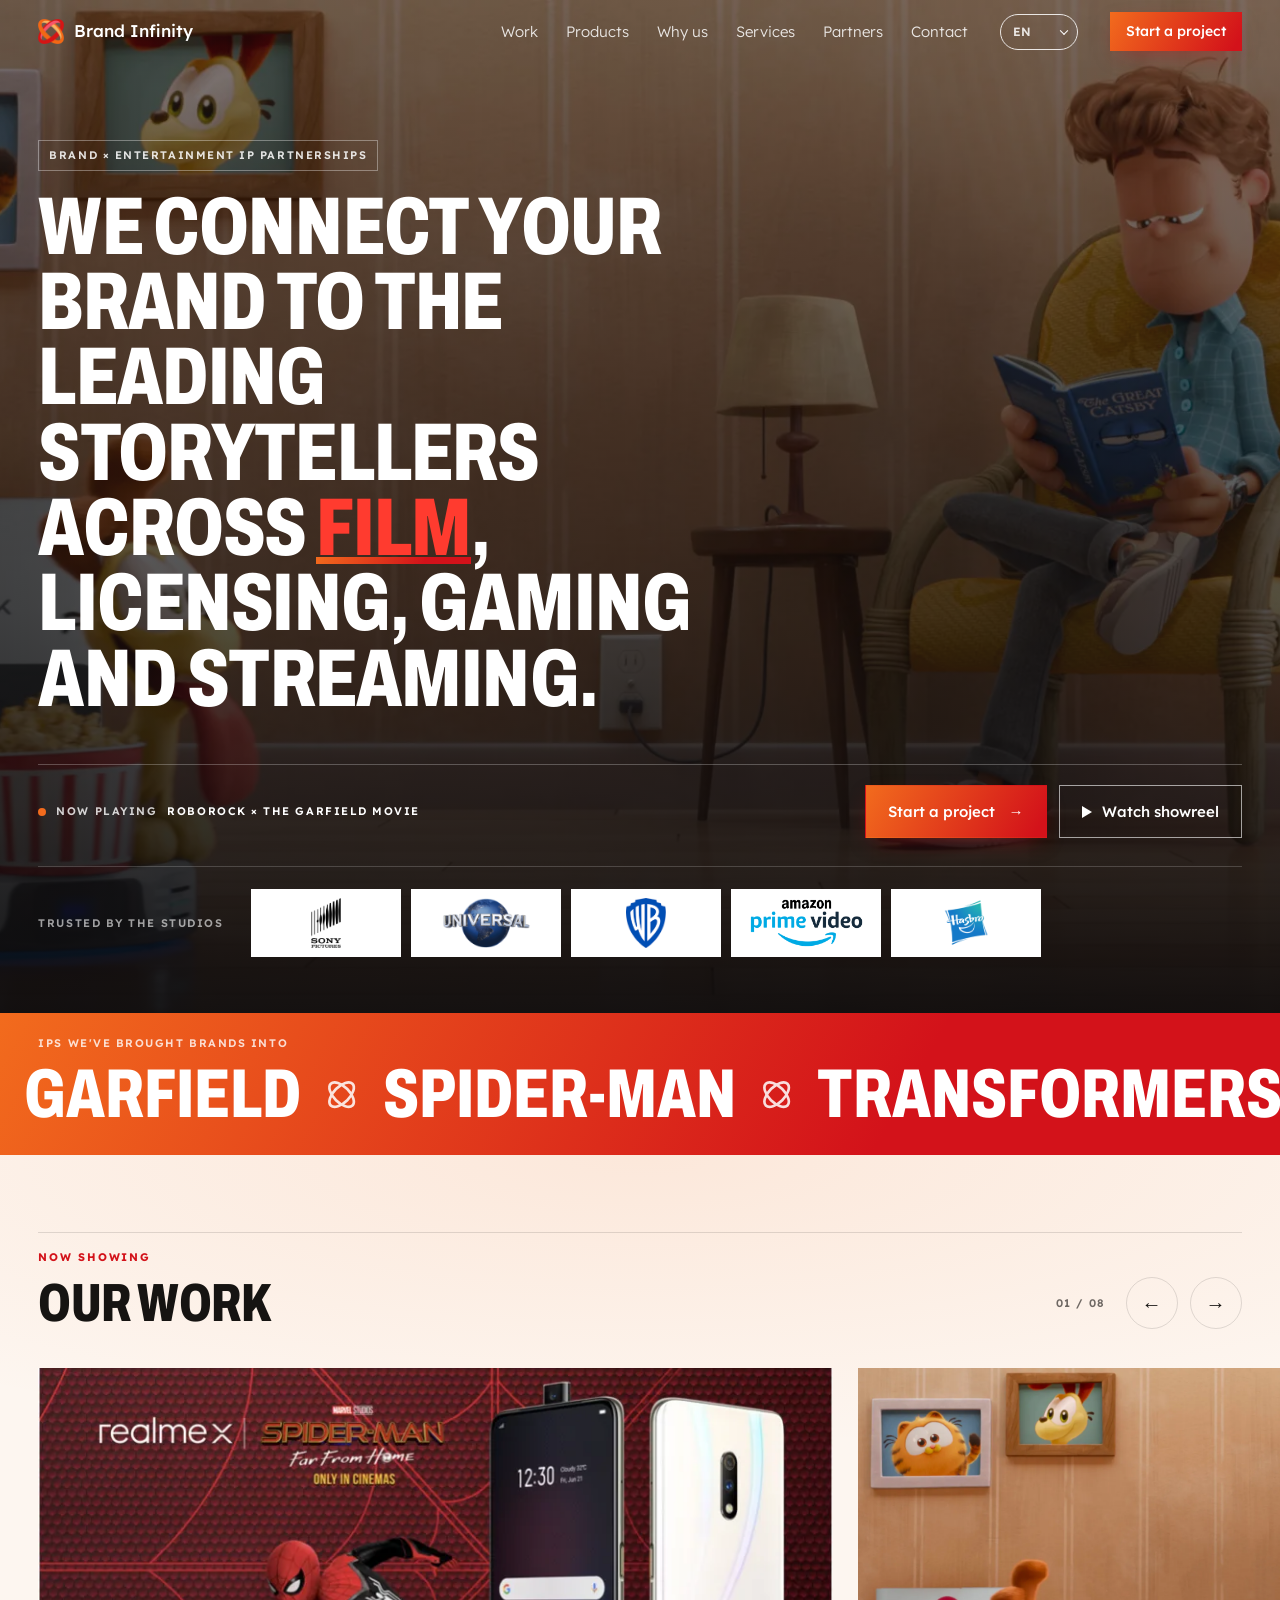
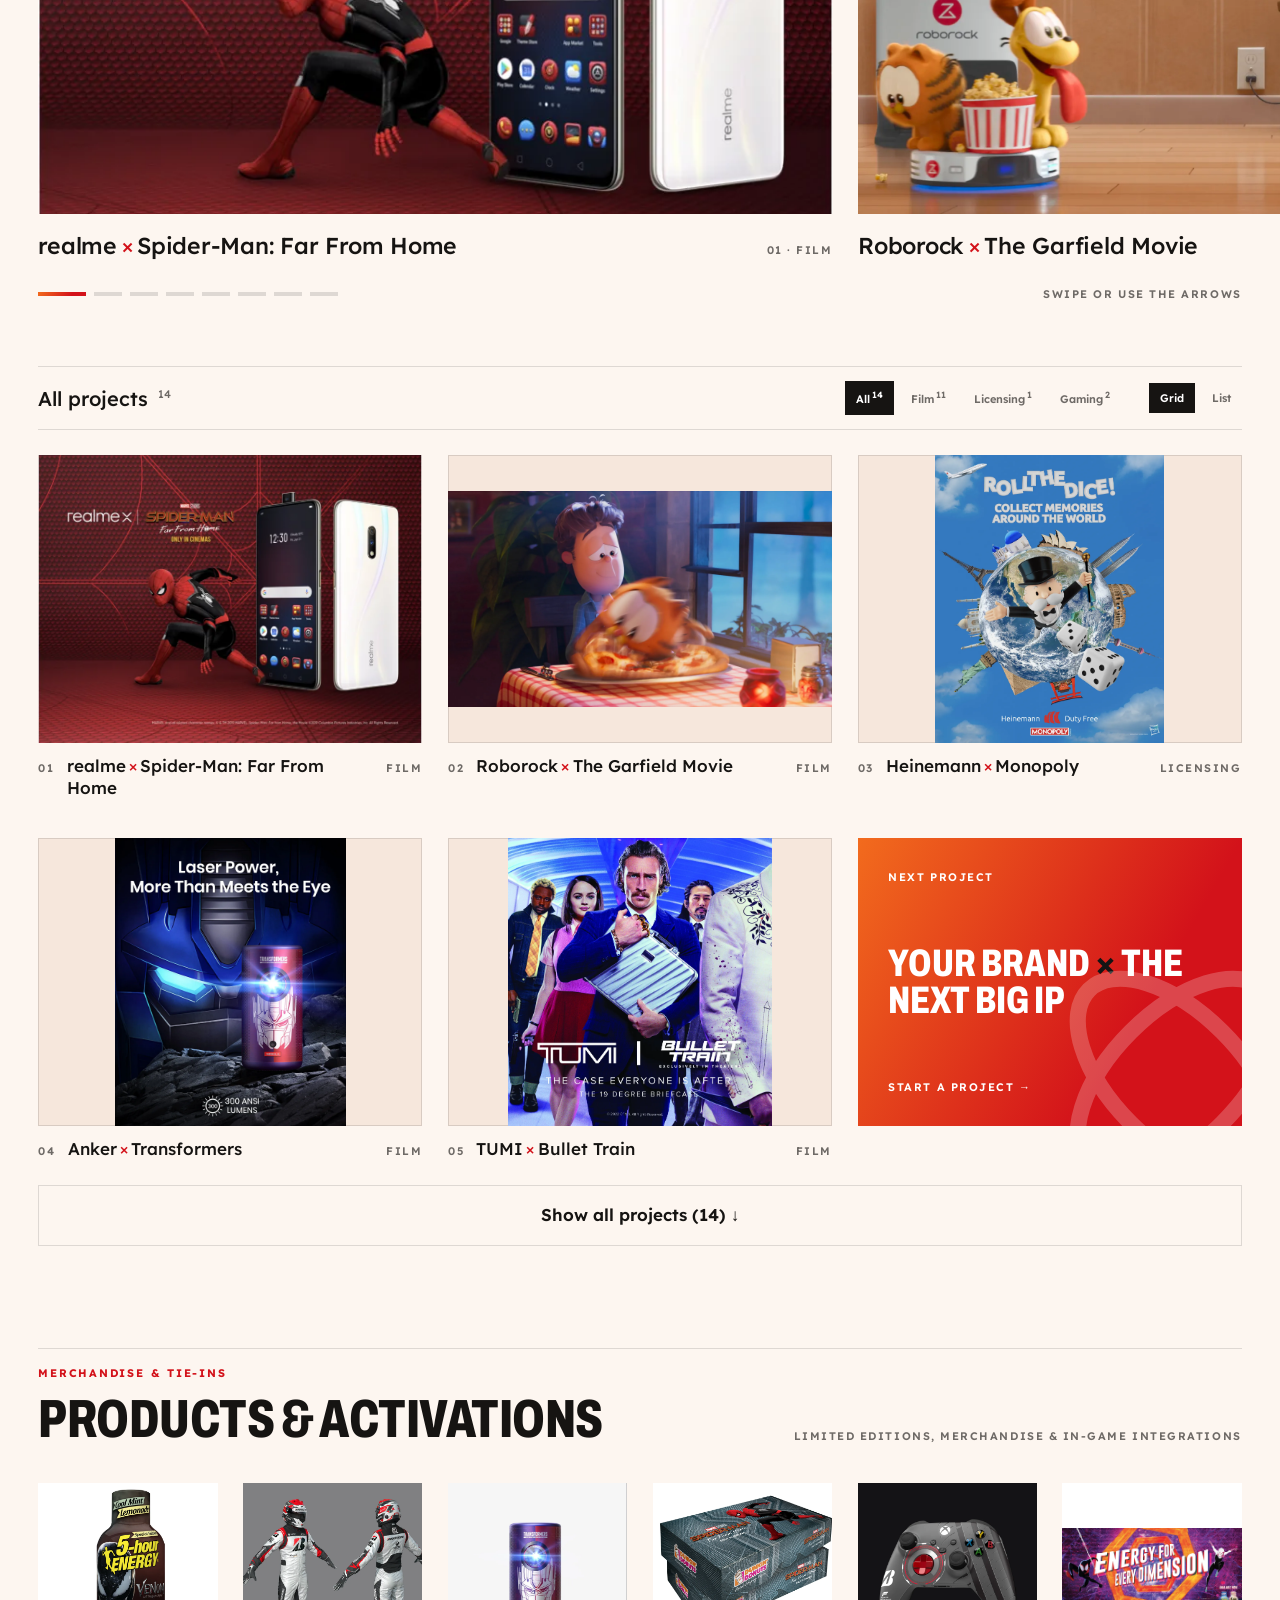
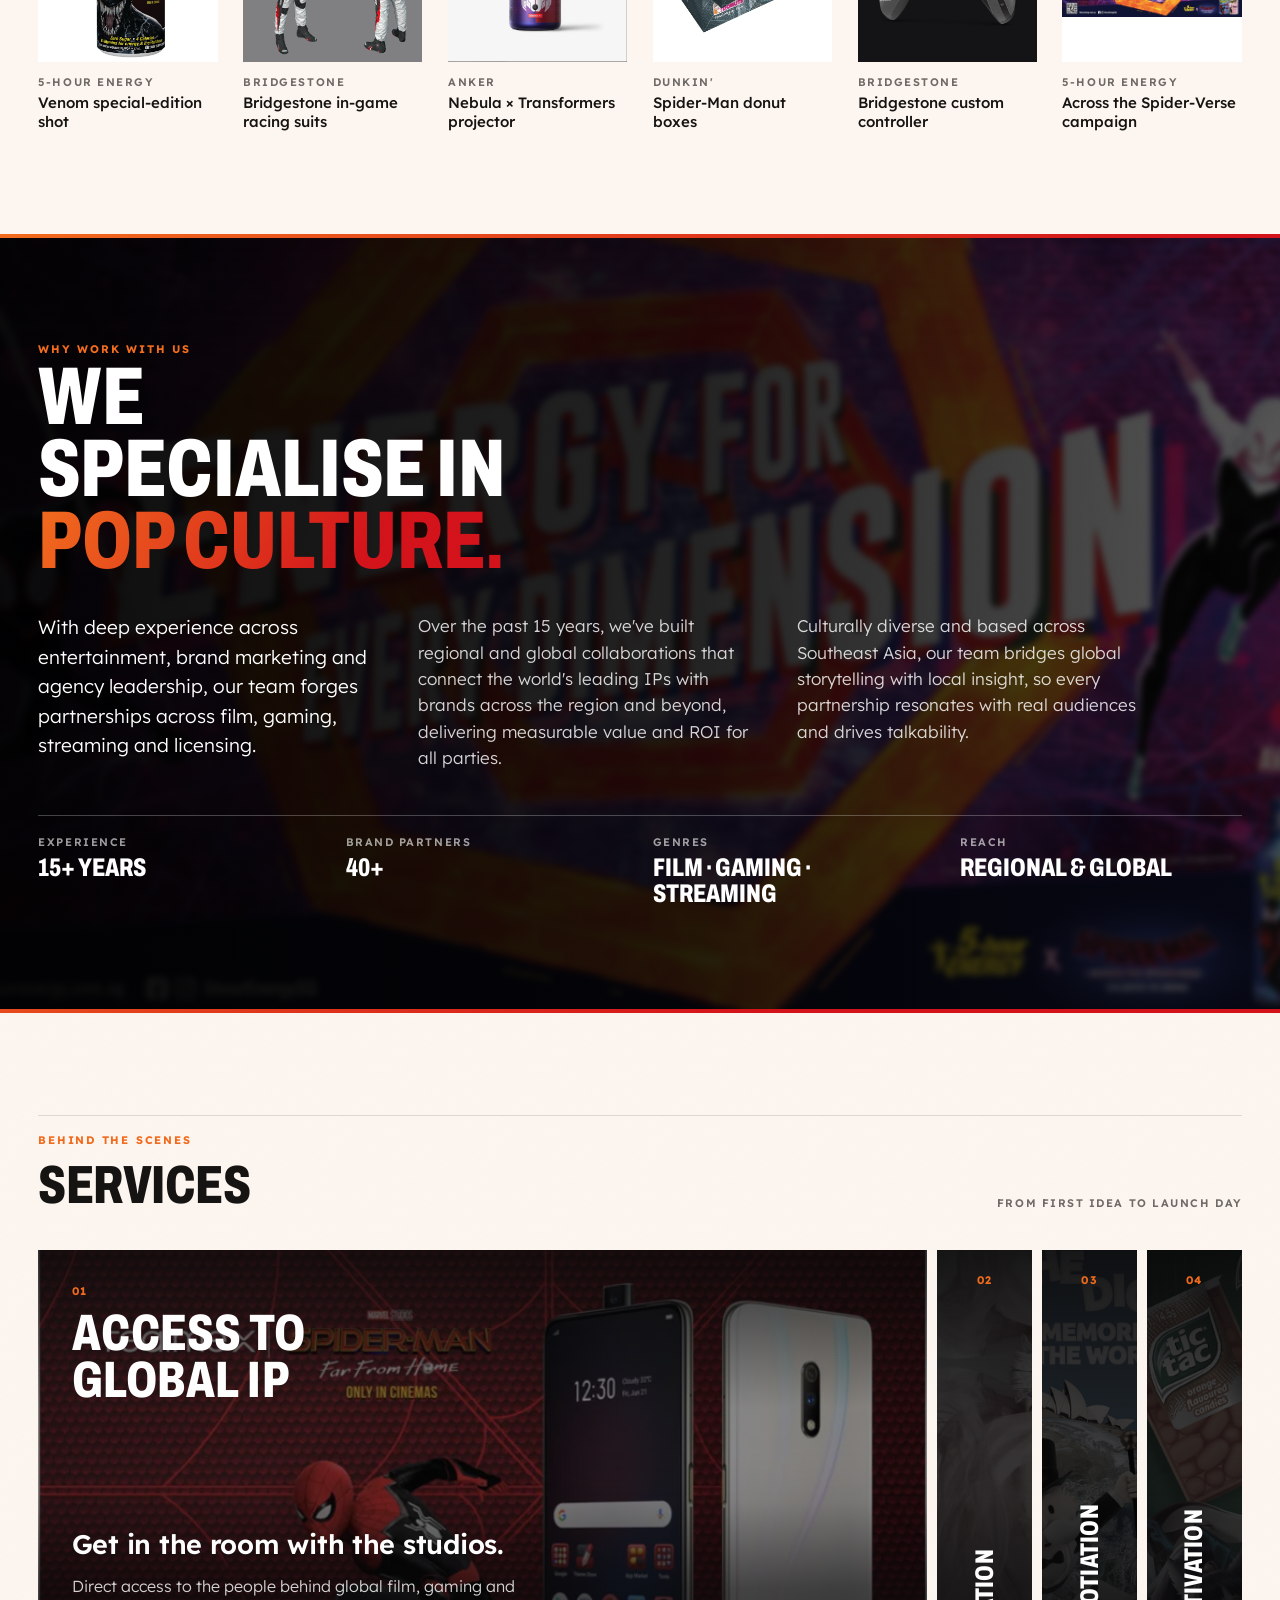
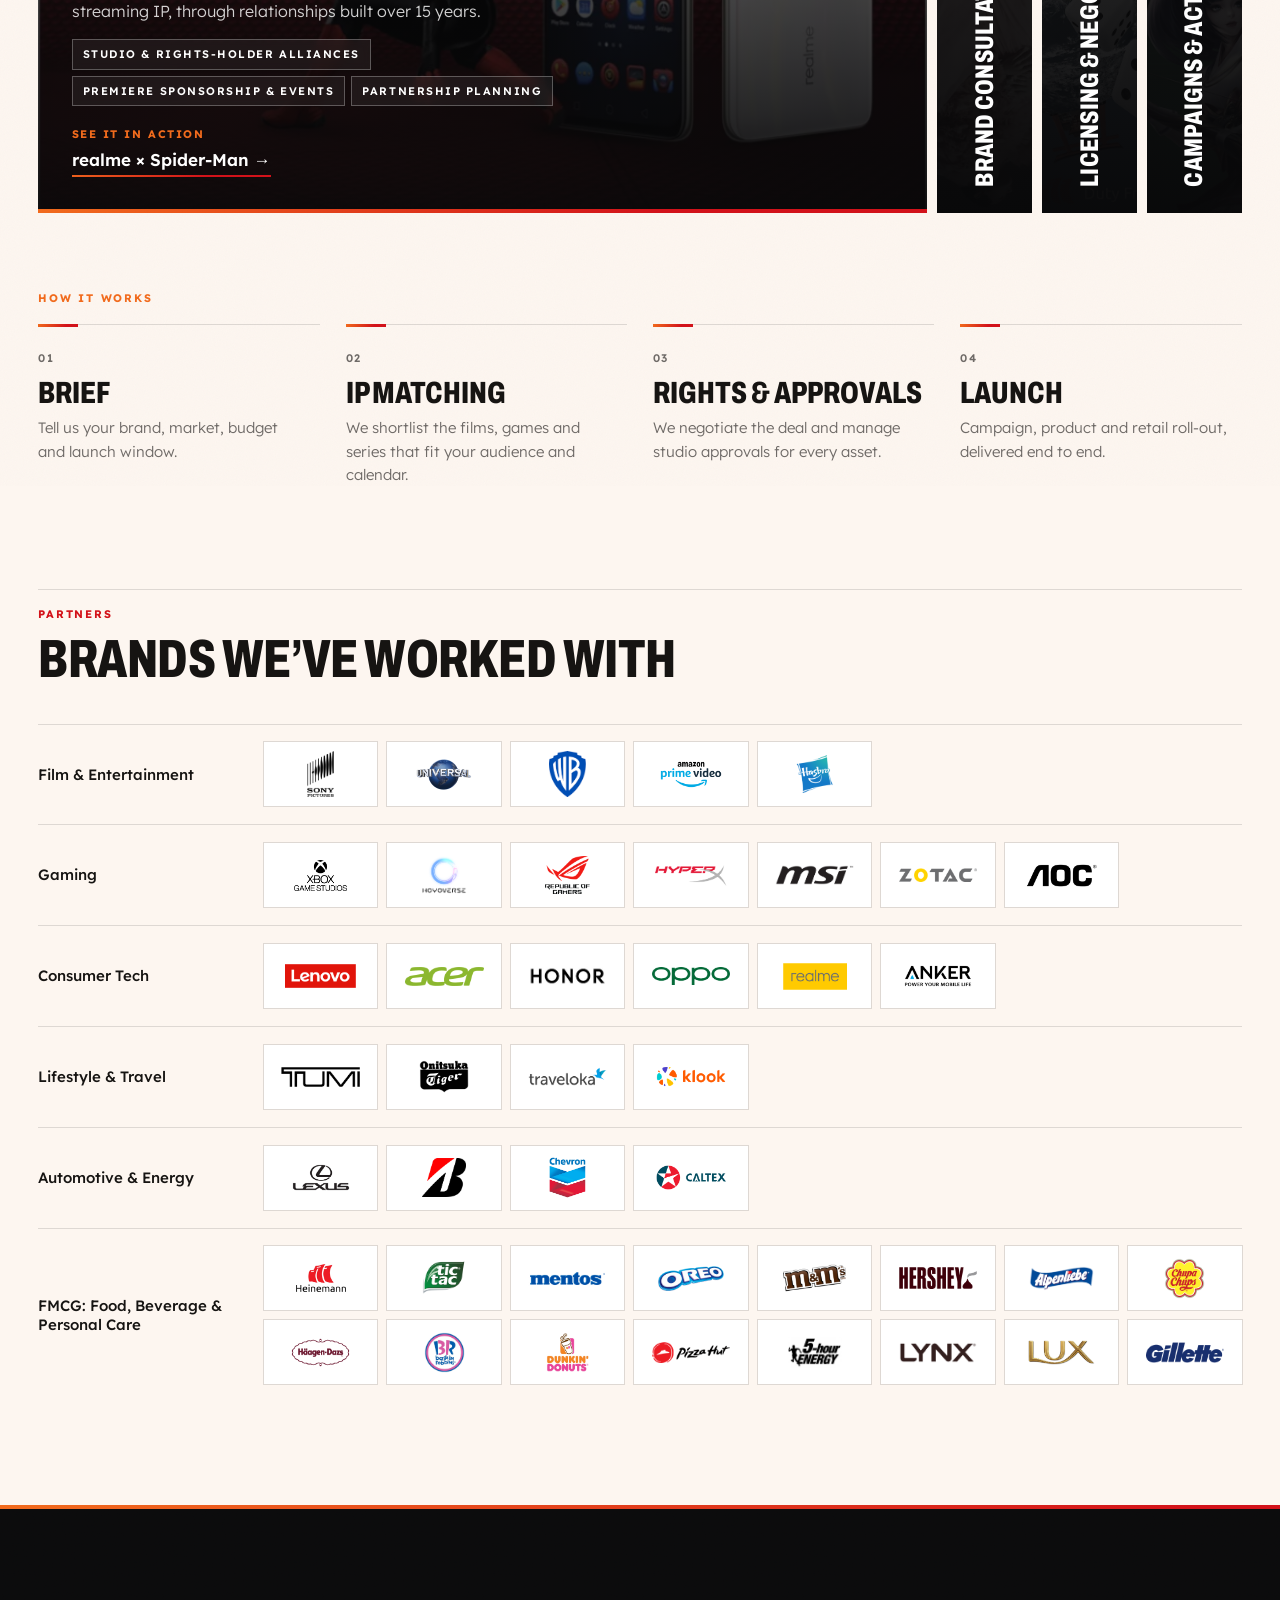
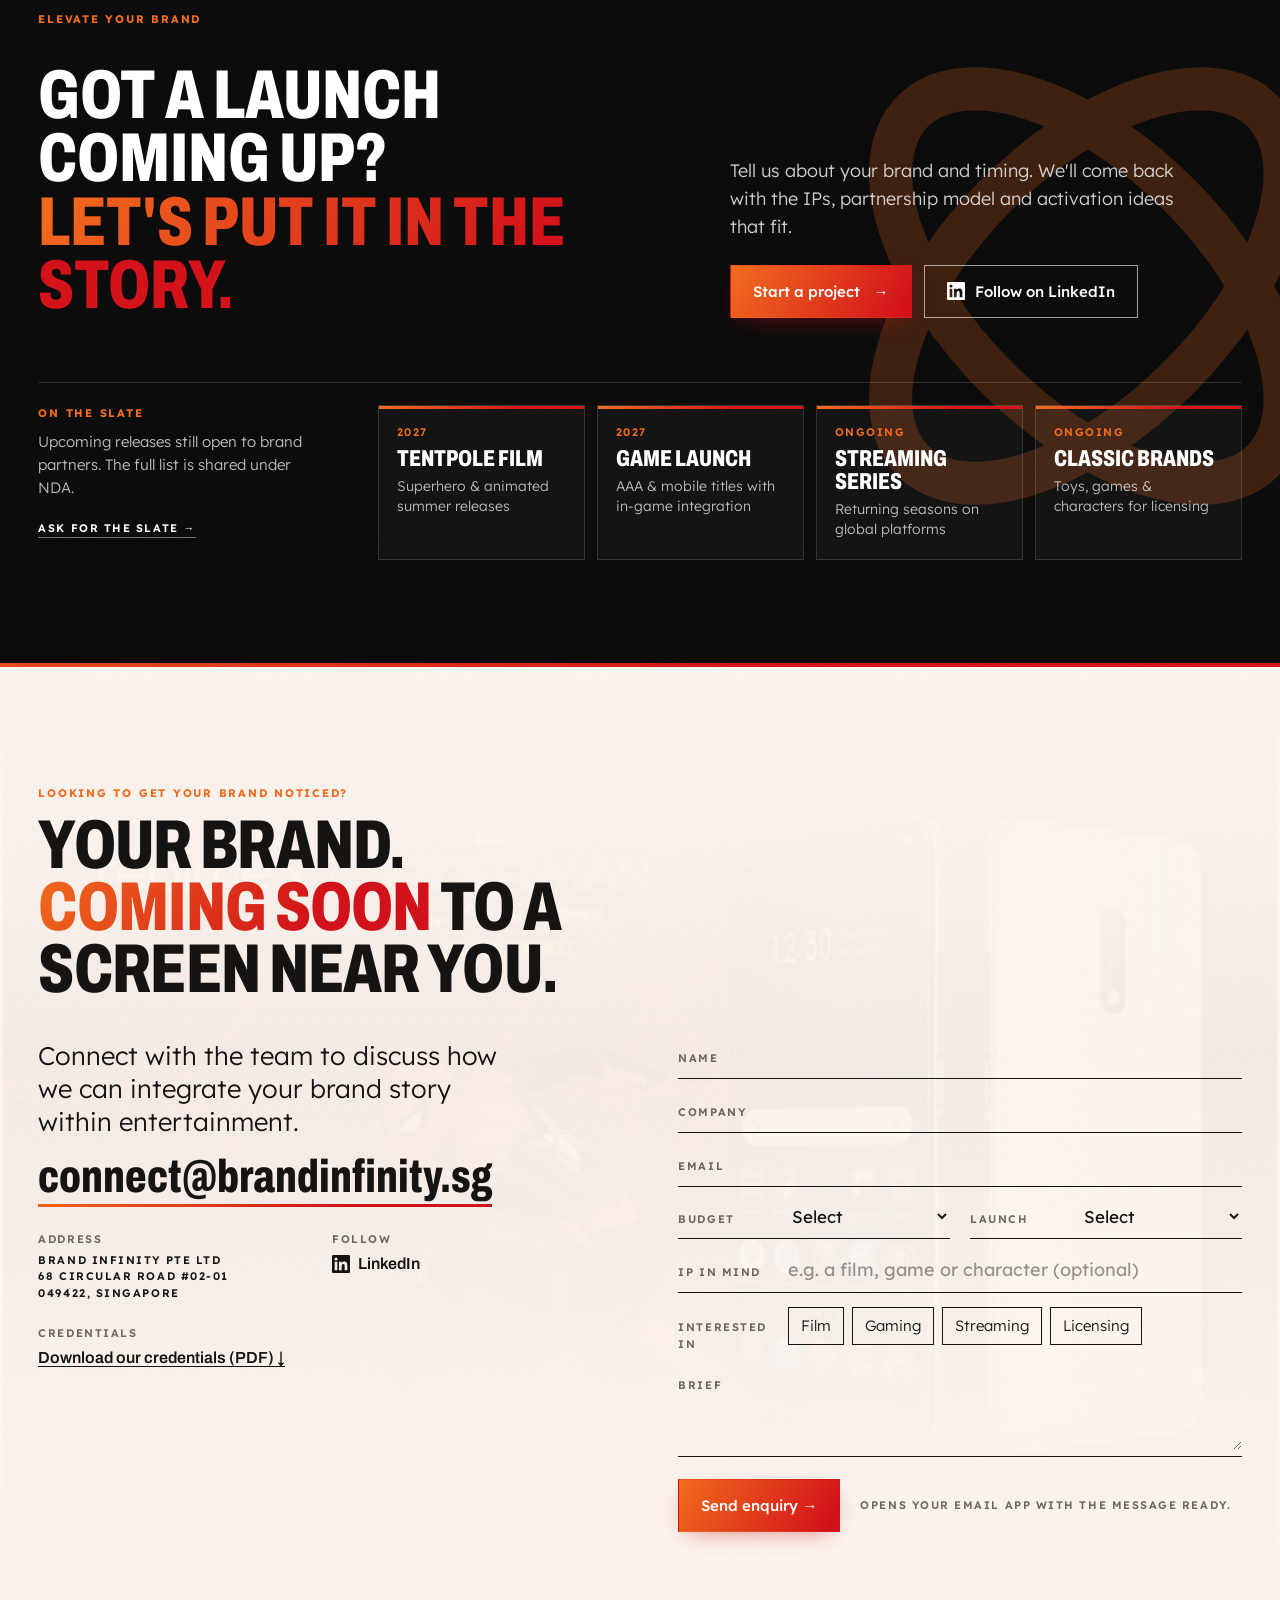
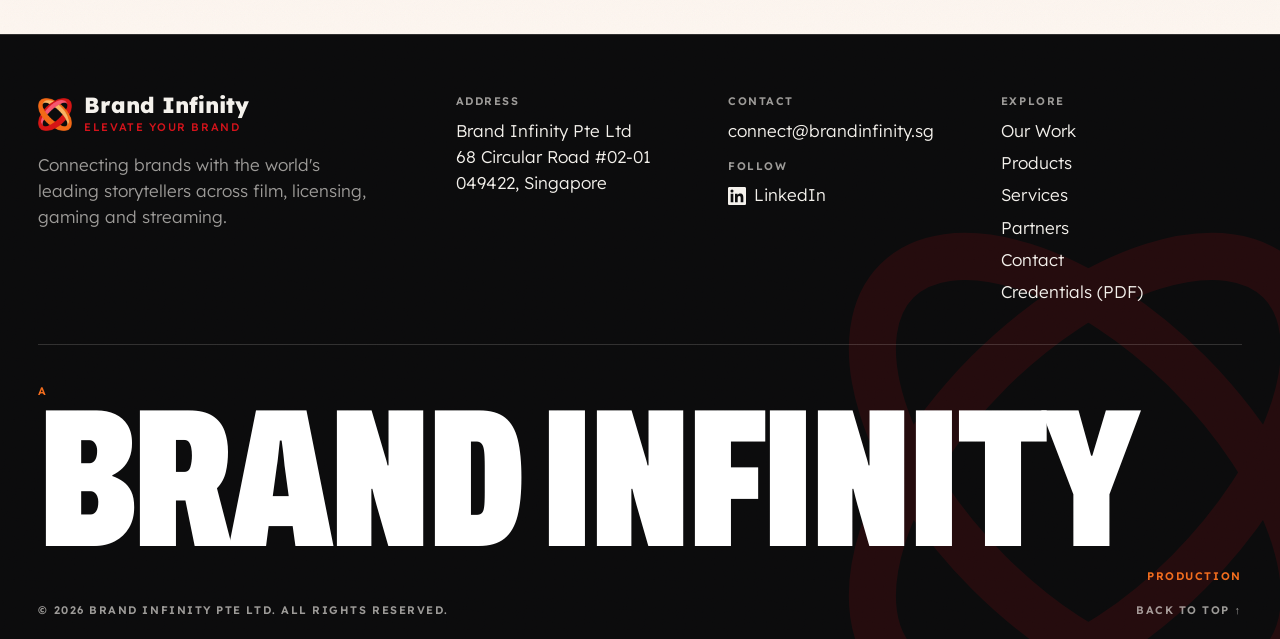
==== commit 0a6310d0: "Add Korean and Japanese; remove LinkedIn icon from header; per-language headline spacing Co-Authored" ====
--- a/index.html
+++ b/index.html
@@ -24,7 +24,7 @@
   <link rel="preconnect" href="https://fonts.googleapis.com">
   <link rel="preconnect" href="https://fonts.gstatic.com" crossorigin>
   <link href="https://fonts.googleapis.com/css2?family=Archivo:wdth,wght@62..125,300..900&family=Lexend:wght@300;400;500;600;700&display=swap" rel="stylesheet">
-  <link rel="stylesheet" href="styles.css?v=14">
+  <link rel="stylesheet" href="styles.css?v=15">
 </head>
 <body>
 <svg width="0" height="0" style="position:absolute" aria-hidden="true">
@@ -46,8 +46,7 @@
     <a href="#partners" data-i18n="nav.partners">Partners</a>
     <a href="#contact" data-i18n="nav.contact">Contact</a>
   </nav>
-  <label class="lang"><span class="vh">Language</span><select id="langSel" aria-label="Language"><option value="en">EN</option><option value="th">ไทย</option><option value="zh">中文</option></select></label>
-  <a class="hdr-li" href="https://www.linkedin.com/company/brand-infinity/" target="_blank" rel="noopener" aria-label="Brand Infinity on LinkedIn"><svg viewBox="0 0 24 24" width="18" height="18" aria-hidden="true" fill="currentColor"><path d="M20.45 20.45h-3.56v-5.57c0-1.33-.02-3.04-1.85-3.04-1.86 0-2.14 1.45-2.14 2.94v5.67H9.34V9h3.42v1.56h.05c.48-.9 1.64-1.85 3.37-1.85 3.6 0 4.27 2.37 4.27 5.46v6.28zM5.34 7.43a2.06 2.06 0 1 1 0-4.13 2.06 2.06 0 0 1 0 4.13zM7.12 20.45H3.56V9h3.56v11.45zM22.22 0H1.77C.79 0 0 .77 0 1.73v20.54C0 23.23.79 24 1.77 24h20.45c.98 0 1.78-.77 1.78-1.73V1.73C24 .77 23.2 0 22.22 0z"/></svg></a>
+  <label class="lang"><span class="vh">Language</span><select id="langSel" aria-label="Language"><option value="en">EN</option><option value="th">ไทย</option><option value="zh">中文</option><option value="ko">한국어</option><option value="ja">日本語</option></select></label>
   <a class="hdr-cta btn-primary" href="#contact" data-i18n="cta.start">Start a project</a>
   <button class="hdr-menu mono" id="menuBtn" aria-expanded="false" aria-controls="nav">Menu</button>
 </header>
@@ -66,13 +65,7 @@
 
     <div class="hero-inner">
       <p class="mono hero-eyebrow" data-i18n="hero.eyebrow">Brand × entertainment IP partnerships</p>
-      <h1 class="hero-title">
-        <span data-i18n="hero.pre">We connect your brand to the leading storytellers across</span>
-        <a href="#work" class="kw is-on" data-key="film" data-i18n="kw.film">Film</a><span data-i18n="hero.c1">,</span>
-        <a href="#work" class="kw" data-key="licensing" data-i18n="kw.licensing">Licensing</a><span data-i18n="hero.c2">,</span>
-        <a href="#work" class="kw" data-key="gaming" data-i18n="kw.gaming">Gaming</a>
-        <span data-i18n="hero.and">and</span> <a href="#work" class="kw" data-key="streaming" data-i18n="kw.streaming">Streaming</a><span data-i18n="hero.post">.</span>
-      </h1>
+      <h1 class="hero-title"><span data-i18n="hero.pre">We connect your brand to the leading storytellers across </span><a href="#work" class="kw is-on" data-key="film" data-i18n="kw.film">Film</a><span data-i18n="hero.c1">, </span><a href="#work" class="kw" data-key="licensing" data-i18n="kw.licensing">Licensing</a><span data-i18n="hero.c2">, </span><a href="#work" class="kw" data-key="gaming" data-i18n="kw.gaming">Gaming</a><span data-i18n="hero.and"> and </span><a href="#work" class="kw" data-key="streaming" data-i18n="kw.streaming">Streaming</a><span data-i18n="hero.post">.</span></h1>
       <div class="hero-foot">
         <p class="mono hero-now"><span class="dot"></span><span data-i18n="hero.now">Now playing</span> <span id="heroNow">Roborock × The Garfield Movie</span></p>
         <div class="hero-ctas">
@@ -403,8 +396,8 @@
   <div class="reel-dots" id="reelDots"></div>
 </div>
 
-<script src="projects.js?v=14"></script>
-<script src="i18n.js?v=14"></script>
-<script src="main.js?v=14"></script>
+<script src="projects.js?v=15"></script>
+<script src="i18n.js?v=15"></script>
+<script src="main.js?v=15"></script>
 </body>
 </html>
--- a/styles.css
+++ b/styles.css
@@ -1073,3 +1073,24 @@
   .svx-p::after { background: linear-gradient(to bottom, rgba(8,8,9,.8) 0%, rgba(8,8,9,.55) 30%, rgba(8,8,9,.78) 55%, rgba(8,8,9,.95) 100%); }
   .svx-p.is-on .svx-img { filter: brightness(.75); }
 }
+
+/* Round 15: Korean + Japanese */
+html[data-lang="ko"] { --sans: "Lexend", "Apple SD Gothic Neo", "Malgun Gothic", "Noto Sans KR", sans-serif; --display: "Archivo", "Apple SD Gothic Neo", "Malgun Gothic", "Noto Sans KR", sans-serif; }
+html[data-lang="ja"] { --sans: "Lexend", "Hiragino Sans", "Hiragino Kaku Gothic ProN", "Yu Gothic", "Meiryo", "Noto Sans JP", sans-serif; --display: "Archivo", "Hiragino Sans", "Hiragino Kaku Gothic ProN", "Yu Gothic", "Meiryo", "Noto Sans JP", sans-serif; }
+html[data-lang="ko"] .hero-title, html[data-lang="ja"] .hero-title { line-height: 1.12; letter-spacing: 0; }
+html[data-lang="ko"] .sec-title, html[data-lang="ja"] .sec-title,
+html[data-lang="ko"] .cta-band-title, html[data-lang="ja"] .cta-band-title,
+html[data-lang="ko"] .scene-title, html[data-lang="ja"] .scene-title { line-height: 1.15; }
+html[data-lang="ko"] .mono, html[data-lang="ja"] .mono { letter-spacing: .03em; }
+html[data-lang="ko"] .svx-p:not(.is-on) .svx-t, html[data-lang="ja"] .svx-p:not(.is-on) .svx-t { font-size: 20px; }
+html[data-lang="ko"] .svx-p.is-on .svx-t, html[data-lang="ja"] .svx-p.is-on .svx-t { line-height: 1.15; max-width: 18ch; }
+html[data-lang="ko"] .hero-title { word-break: keep-all; }
+html[data-lang="ko"] .sec-title, html[data-lang="ko"] .cta-band-title, html[data-lang="ko"] .svx-hook { word-break: keep-all; }
+/* CJK vertical strips: characters stay upright and read top to bottom (no 180° flip) */
+html[data-lang="zh"] .svx-p:not(.is-on) .svx-t, html[data-lang="ja"] .svx-p:not(.is-on) .svx-t, html[data-lang="ko"] .svx-p:not(.is-on) .svx-t { transform: none; text-orientation: upright; letter-spacing: .04em; }
+@media (max-width: 760px) {
+  html[data-lang="zh"] .svx-p:not(.is-on) .svx-t, html[data-lang="ja"] .svx-p:not(.is-on) .svx-t, html[data-lang="ko"] .svx-p:not(.is-on) .svx-t { writing-mode: horizontal-tb; }
+}
+/* Sturdier than vertical writing-mode (depends on font support): one upright character per line */
+html[data-lang="zh"] .svx-p:not(.is-on) .svx-t, html[data-lang="ja"] .svx-p:not(.is-on) .svx-t, html[data-lang="ko"] .svx-p:not(.is-on) .svx-t {
+  writing-mode: horizontal-tb; transform: none; width: 1.05em; white-space: normal; word-break: break-all; line-height: 1.12; text-align: center; letter-spacing: 0; }
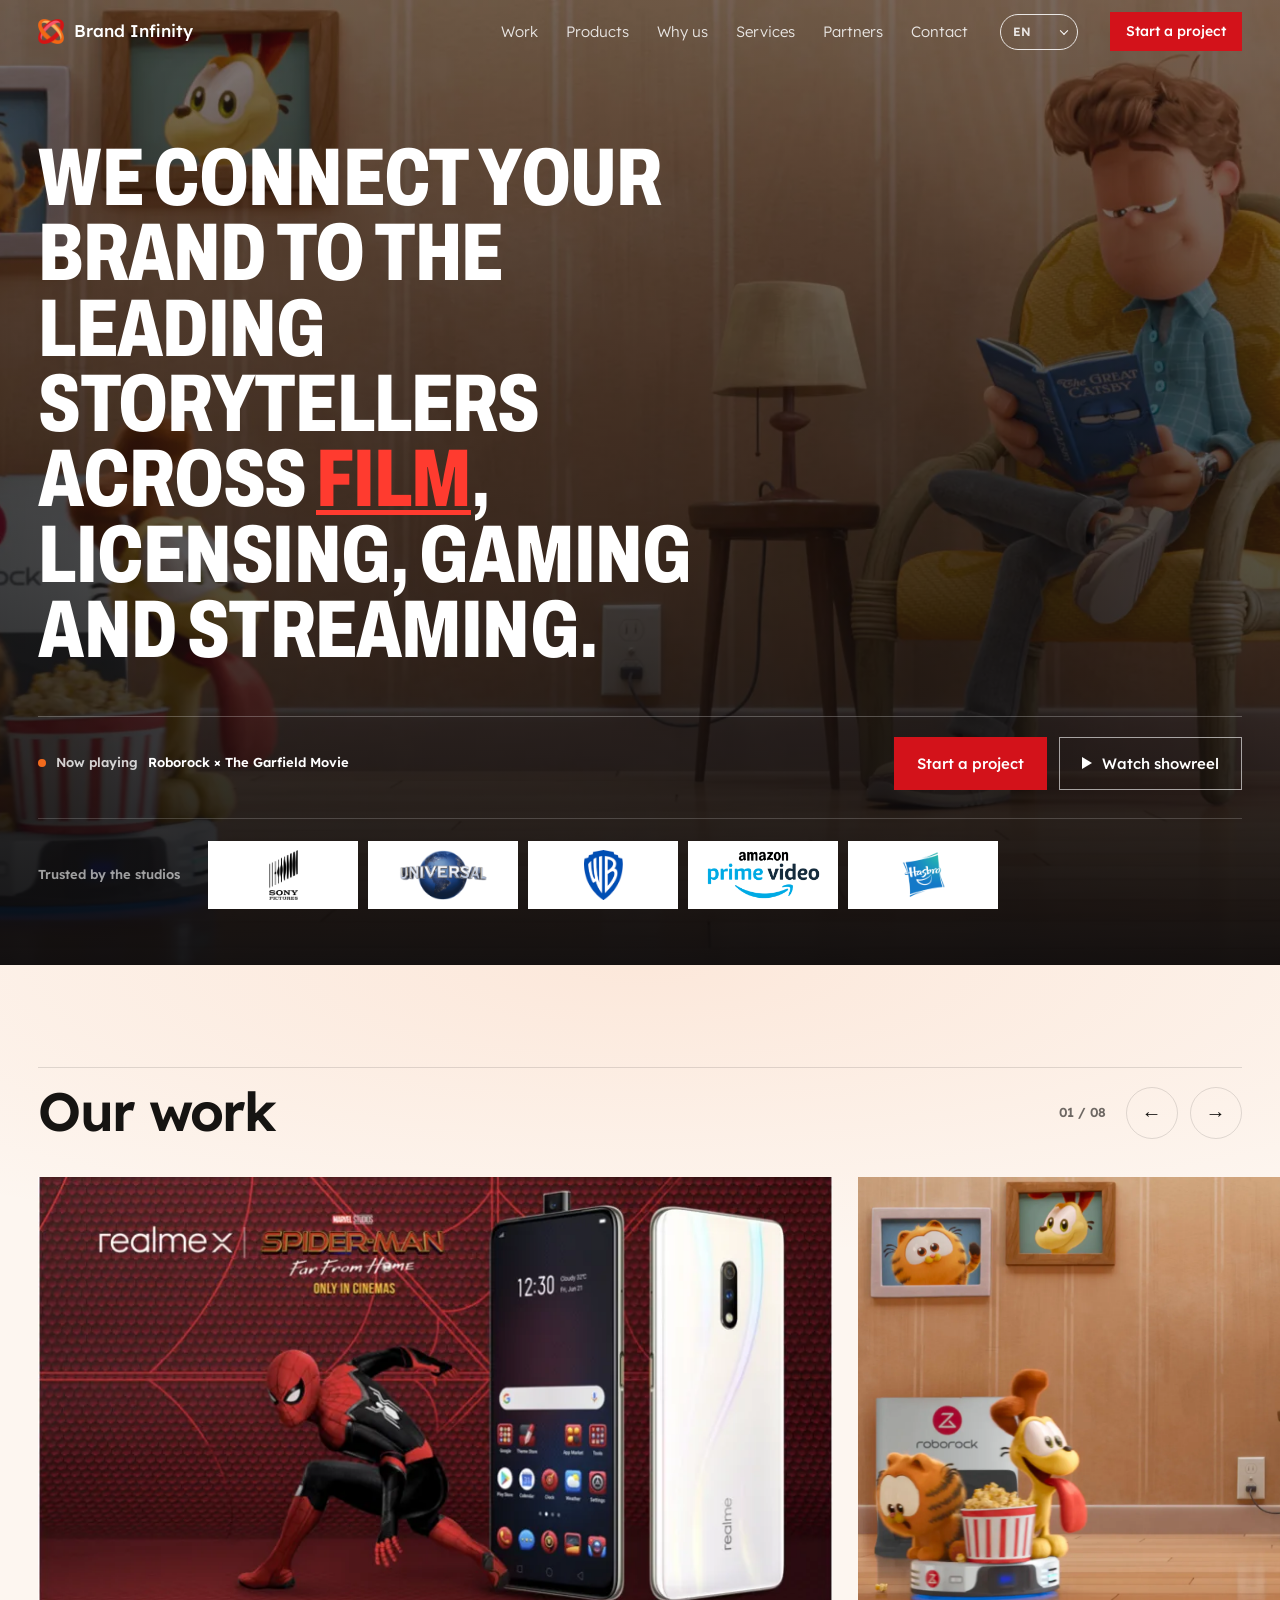
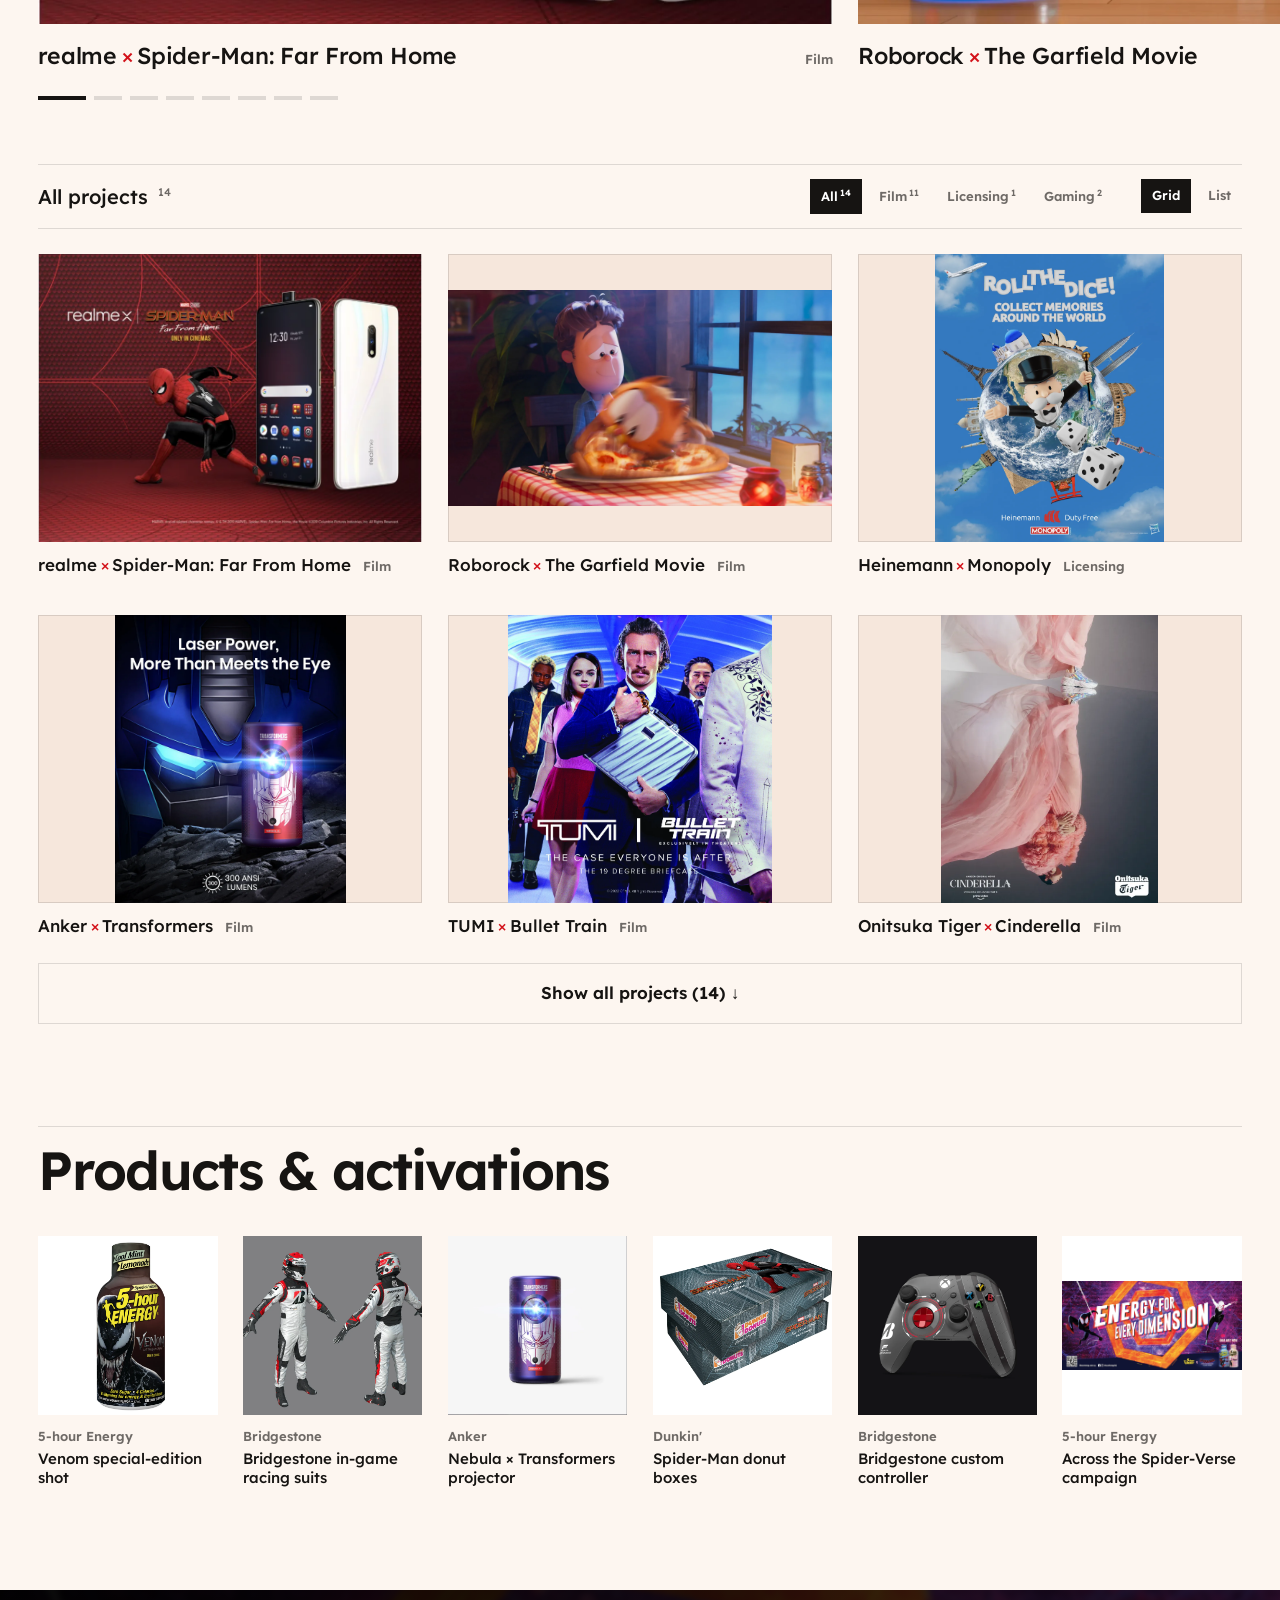
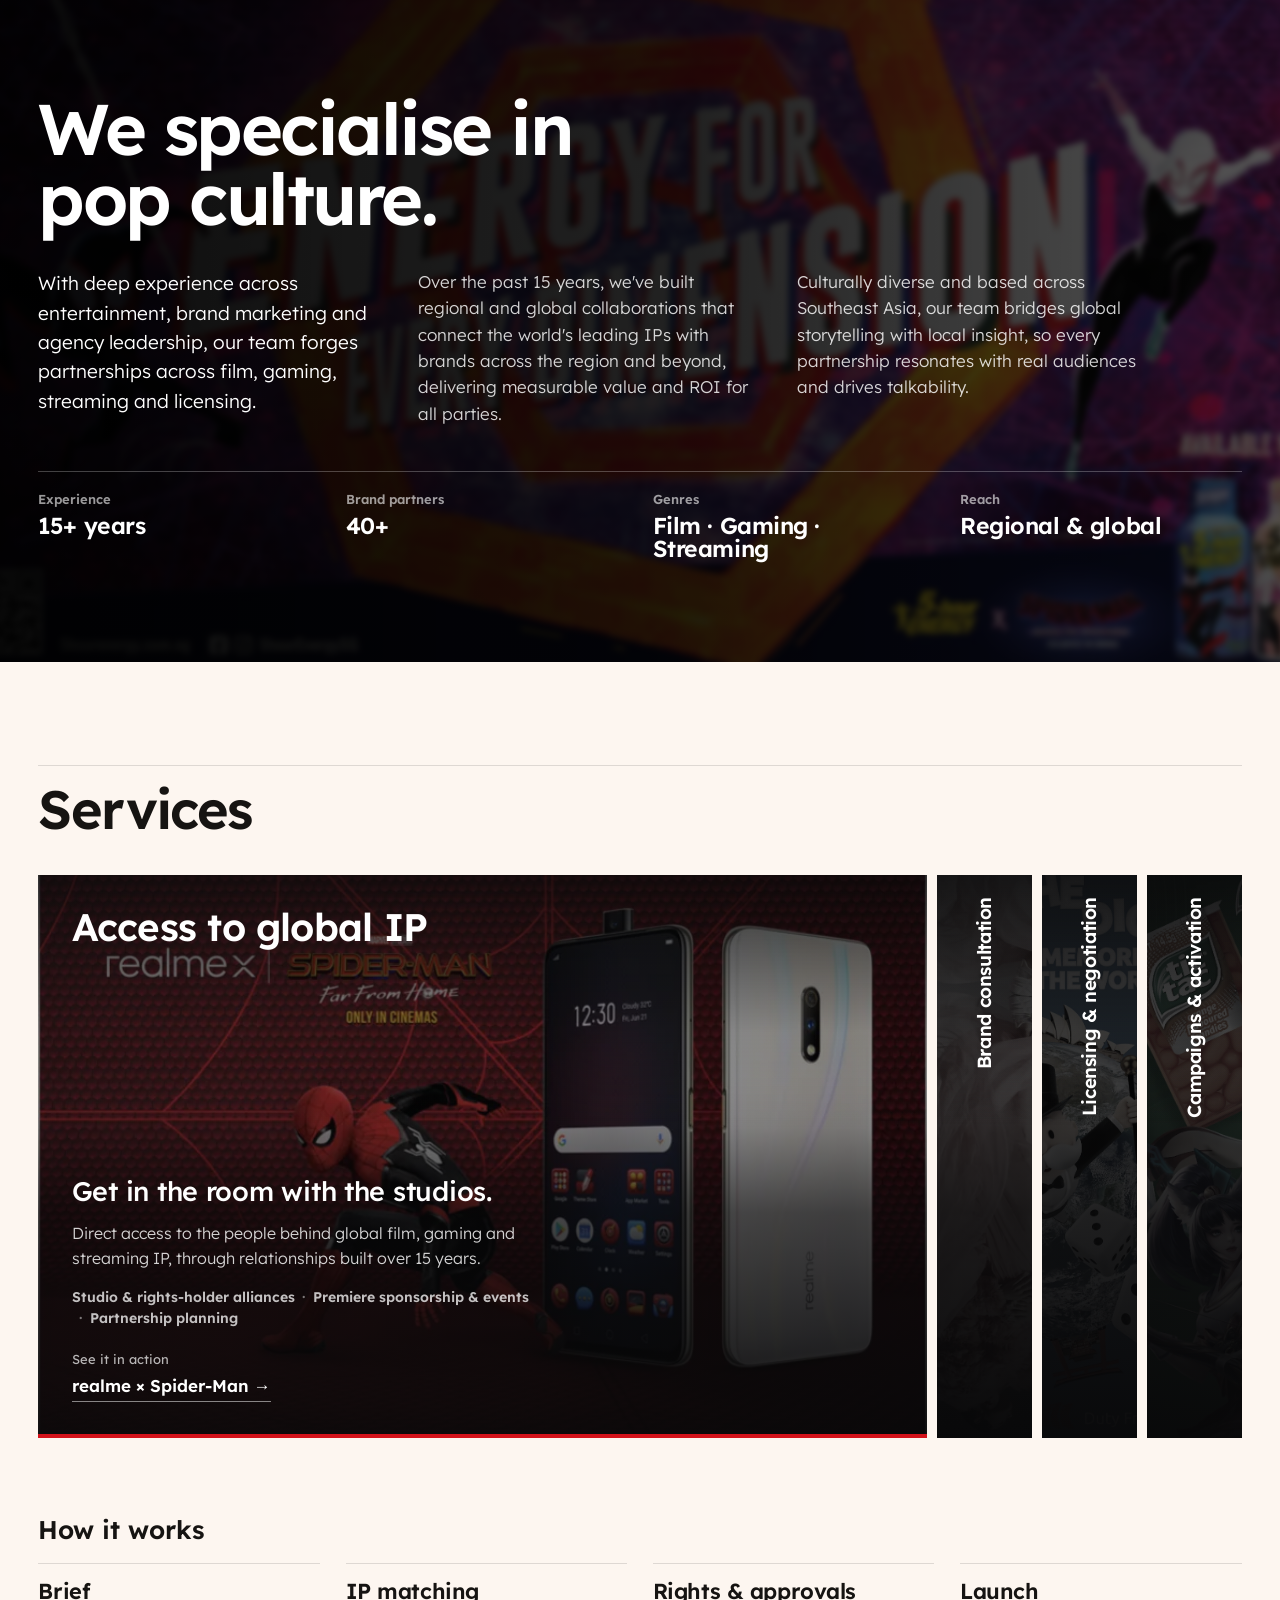
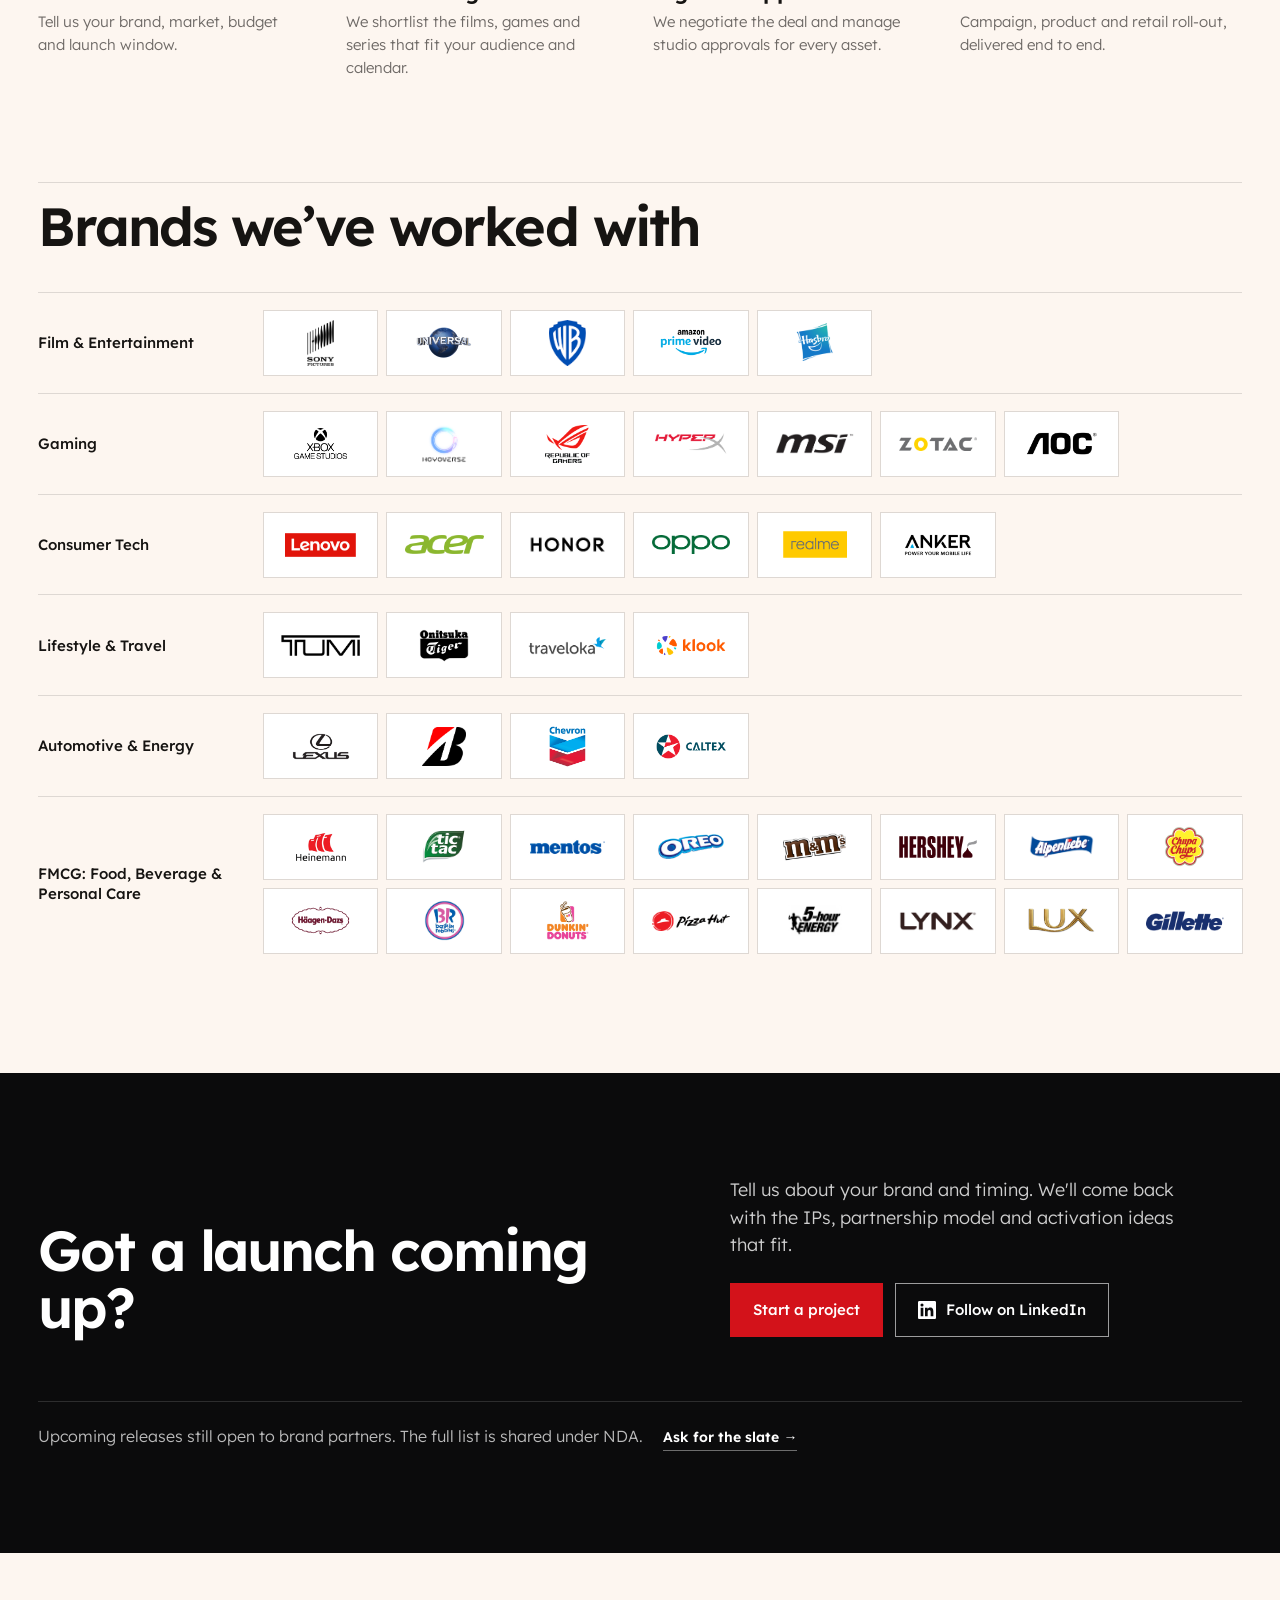
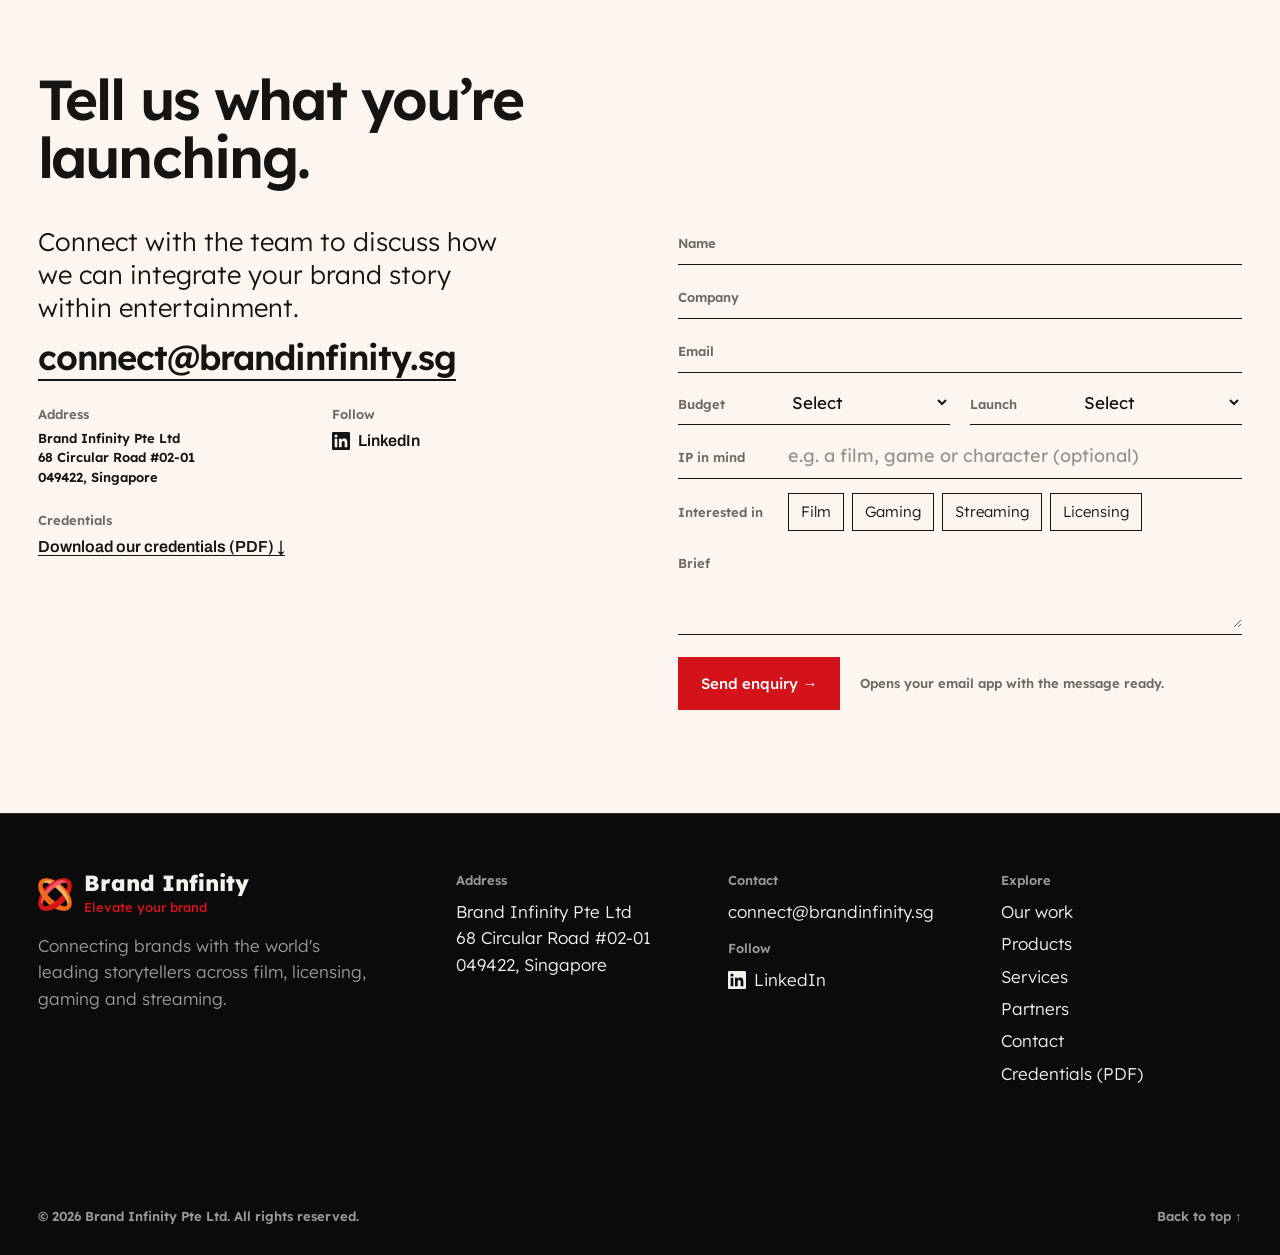
==== commit c7658b92: "Calmer, less templated design: sentence-case headings, plain labels, one solid accent, no ticker/gra" ====
--- a/index.html
+++ b/index.html
@@ -24,7 +24,7 @@
   <link rel="preconnect" href="https://fonts.googleapis.com">
   <link rel="preconnect" href="https://fonts.gstatic.com" crossorigin>
   <link href="https://fonts.googleapis.com/css2?family=Archivo:wdth,wght@62..125,300..900&family=Lexend:wght@300;400;500;600;700&display=swap" rel="stylesheet">
-  <link rel="stylesheet" href="styles.css?v=15">
+  <link rel="stylesheet" href="styles.css?v=17">
 </head>
 <body>
 <svg width="0" height="0" style="position:absolute" aria-hidden="true">
@@ -64,7 +64,6 @@
     <div class="hero-shade" aria-hidden="true"></div>
 
     <div class="hero-inner">
-      <p class="mono hero-eyebrow" data-i18n="hero.eyebrow">Brand × entertainment IP partnerships</p>
       <h1 class="hero-title"><span data-i18n="hero.pre">We connect your brand to the leading storytellers across </span><a href="#work" class="kw is-on" data-key="film" data-i18n="kw.film">Film</a><span data-i18n="hero.c1">, </span><a href="#work" class="kw" data-key="licensing" data-i18n="kw.licensing">Licensing</a><span data-i18n="hero.c2">, </span><a href="#work" class="kw" data-key="gaming" data-i18n="kw.gaming">Gaming</a><span data-i18n="hero.and"> and </span><a href="#work" class="kw" data-key="streaming" data-i18n="kw.streaming">Streaming</a><span data-i18n="hero.post">.</span></h1>
       <div class="hero-foot">
         <p class="mono hero-now"><span class="dot"></span><span data-i18n="hero.now">Now playing</span> <span id="heroNow">Roborock × The Garfield Movie</span></p>
@@ -86,18 +85,12 @@
     </div>
   </section>
 
-  <!-- IP TICKER -->
-  <section class="ticker" aria-label="Entertainment IPs we've brought brands into">
-    <p class="mono ticker-label" data-i18n="ticker">IPs we've brought brands into</p>
-    <div class="ticker-track"><div class="ticker-run"><span>Garfield</span><i aria-hidden="true"><svg class="ring" aria-hidden="true"><use href="#rings"/></svg></i><span>Spider-Man</span><i aria-hidden="true"><svg class="ring" aria-hidden="true"><use href="#rings"/></svg></i><span>Transformers</span><i aria-hidden="true"><svg class="ring" aria-hidden="true"><use href="#rings"/></svg></i><span>Monopoly</span><i aria-hidden="true"><svg class="ring" aria-hidden="true"><use href="#rings"/></svg></i><span>Venom</span><i aria-hidden="true"><svg class="ring" aria-hidden="true"><use href="#rings"/></svg></i><span>Cinderella</span><i aria-hidden="true"><svg class="ring" aria-hidden="true"><use href="#rings"/></svg></i><span>Bullet Train</span><i aria-hidden="true"><svg class="ring" aria-hidden="true"><use href="#rings"/></svg></i><span>DC Super-Pets</span><i aria-hidden="true"><svg class="ring" aria-hidden="true"><use href="#rings"/></svg></i><span>Mobile Legends</span><i aria-hidden="true"><svg class="ring" aria-hidden="true"><use href="#rings"/></svg></i><span>Madame Web</span><i aria-hidden="true"><svg class="ring" aria-hidden="true"><use href="#rings"/></svg></i><span>Spider-Verse</span><i aria-hidden="true"><svg class="ring" aria-hidden="true"><use href="#rings"/></svg></i></div><div class="ticker-run" aria-hidden="true"><span>Garfield</span><i aria-hidden="true"><svg class="ring" aria-hidden="true"><use href="#rings"/></svg></i><span>Spider-Man</span><i aria-hidden="true"><svg class="ring" aria-hidden="true"><use href="#rings"/></svg></i><span>Transformers</span><i aria-hidden="true"><svg class="ring" aria-hidden="true"><use href="#rings"/></svg></i><span>Monopoly</span><i aria-hidden="true"><svg class="ring" aria-hidden="true"><use href="#rings"/></svg></i><span>Venom</span><i aria-hidden="true"><svg class="ring" aria-hidden="true"><use href="#rings"/></svg></i><span>Cinderella</span><i aria-hidden="true"><svg class="ring" aria-hidden="true"><use href="#rings"/></svg></i><span>Bullet Train</span><i aria-hidden="true"><svg class="ring" aria-hidden="true"><use href="#rings"/></svg></i><span>DC Super-Pets</span><i aria-hidden="true"><svg class="ring" aria-hidden="true"><use href="#rings"/></svg></i><span>Mobile Legends</span><i aria-hidden="true"><svg class="ring" aria-hidden="true"><use href="#rings"/></svg></i><span>Madame Web</span><i aria-hidden="true"><svg class="ring" aria-hidden="true"><use href="#rings"/></svg></i><span>Spider-Verse</span><i aria-hidden="true"><svg class="ring" aria-hidden="true"><use href="#rings"/></svg></i></div></div>
-  </section>
-
   <!-- 01 WORK -->
   <section class="sec" id="work">
     <div class="wrap">
       <header class="sec-head">
         <p class="mono sec-kicker" data-i18n="work.k">Now showing</p>
-        <h2 class="sec-title" data-i18n="work.t">Our Work</h2>
+        <h2 class="sec-title" data-i18n="work.t">Our work</h2>
         <div class="sec-aside car-nav">
           <span class="mono" id="carCount">01 / 01</span>
           <button class="circle" id="carPrev" aria-label="Previous project">←</button>
@@ -111,7 +104,6 @@
     </div>
     <div class="wrap car-foot">
       <div class="car-dots" id="carDots" role="tablist" aria-label="Choose a project"></div>
-      <p class="mono muted car-hint" data-i18n="work.hint">Swipe or use the arrows</p>
     </div>
 
     <div class="wrap">
@@ -143,7 +135,7 @@
     <div class="wrap">
       <header class="sec-head">
         <p class="mono sec-kicker" data-i18n="prod.k">Merchandise &amp; tie-ins</p>
-        <h2 class="sec-title" data-i18n="prod.t">Products &amp; Activations</h2>
+        <h2 class="sec-title" data-i18n="prod.t">Products &amp; activations</h2>
         <p class="sec-aside mono muted" data-i18n="prod.a">Limited editions, merchandise &amp; in-game integrations</p>
       </header>
       <ul class="tiles" id="prod"></ul>
@@ -151,7 +143,7 @@
   </section>
 
   <!-- WHY US: widescreen banner, breaks up the showcase -->
-  <section class="scene grain" id="about">
+  <section class="scene" id="about">
     <div class="scene-bg" aria-hidden="true"><img src="assets/work/5hour-spiderverse.webp" alt=""></div>
     <div class="scene-shade" aria-hidden="true"></div>
     <div class="wrap scene-inner">
@@ -172,7 +164,7 @@
   </section>
 
   <!-- 04 SERVICES -->
-  <section class="sec dark grain" id="services">
+  <section class="sec dark" id="services">
     <div class="wrap">
       <header class="sec-head">
         <p class="mono sec-kicker" data-i18n="svc.k">Behind the scenes</p>
@@ -183,52 +175,52 @@
         <article class="svx-p is-on" data-k="0">
           <img class="svx-img" src="assets/work/realme-spiderman.webp" alt="" loading="lazy" style="object-position:35% 50%">
           <button class="svx-tab" type="button" aria-expanded="true" aria-controls="svx-0">
-            <span class="mono svx-n">01</span><span class="svx-t" data-i18n="svc.0">Access to global IP</span>
+            <span class="svx-t" data-i18n="svc.0">Access to global IP</span>
           </button>
           <div class="svx-body" id="svx-0">
             <p class="svx-hook" data-i18n="svx.0h">Get in the room with the studios.</p>
             <p class="svx-txt" data-i18n="svx.0p">Direct access to the people behind global film, gaming and streaming IP, through relationships built over 15 years.</p>
             <ul class="svx-chips mono"><li data-i18n="Studio &amp; rights-holder alliances">Studio &amp; rights-holder alliances</li><li data-i18n="Premiere sponsorship &amp; events">Premiere sponsorship &amp; events</li><li data-i18n="Partnership planning">Partnership planning</li></ul>
-            <a class="svx-ex" href="#project/realme-spider-man-far-from-home"><span class="mono" data-i18n="svx.ex">See it in action</span><strong>realme × Spider-Man →</strong></a>
+            <a class="svx-ex" href="#project/realme-spider-man-far-from-home"><span data-i18n="svx.ex">See it in action</span><strong>realme × Spider-Man →</strong></a>
           </div>
           <span class="svx-bar" aria-hidden="true"></span>
         </article>
         <article class="svx-p" data-k="1">
           <img class="svx-img" src="assets/work/onitsuka-cinderella.webp" alt="" loading="lazy" style="object-position:50% 30%">
           <button class="svx-tab" type="button" aria-expanded="false" aria-controls="svx-1">
-            <span class="mono svx-n">02</span><span class="svx-t" data-i18n="svc.1">Brand consultation</span>
+            <span class="svx-t" data-i18n="svc.1">Brand consultation</span>
           </button>
           <div class="svx-body" id="svx-1">
             <p class="svx-hook" data-i18n="svx.1h">Find the story your brand belongs in.</p>
             <p class="svx-txt" data-i18n="svx.1p">We match your brand, audience and calendar to the right genre, title and timing, before you commit a budget.</p>
             <ul class="svx-chips mono"><li data-i18n="Entertainment strategy">Entertainment strategy</li><li data-i18n="Genre &amp; IP fit">Genre &amp; IP fit</li><li data-i18n="Calendar &amp; budget planning">Calendar &amp; budget planning</li></ul>
-            <a class="svx-ex" href="#project/onitsuka-tiger-cinderella"><span class="mono" data-i18n="svx.ex">See it in action</span><strong>Onitsuka Tiger × Cinderella →</strong></a>
+            <a class="svx-ex" href="#project/onitsuka-tiger-cinderella"><span data-i18n="svx.ex">See it in action</span><strong>Onitsuka Tiger × Cinderella →</strong></a>
           </div>
           <span class="svx-bar" aria-hidden="true"></span>
         </article>
         <article class="svx-p" data-k="2">
           <img class="svx-img" src="assets/work/heinemann-monopoly.webp" alt="" loading="lazy" style="object-position:60% 50%">
           <button class="svx-tab" type="button" aria-expanded="false" aria-controls="svx-2">
-            <span class="mono svx-n">03</span><span class="svx-t" data-i18n="svc.2">Licensing &amp; negotiation</span>
+            <span class="svx-t" data-i18n="svc.2">Licensing &amp; negotiation</span>
           </button>
           <div class="svx-body" id="svx-2">
             <p class="svx-hook" data-i18n="svx.2h">Deals that work for your business.</p>
             <p class="svx-txt" data-i18n="svx.2p">We negotiate with rights holders across every product category and structure the deal around your goals.</p>
             <ul class="svx-chips mono"><li data-i18n="Licensed: fee-based">Licensed: fee-based</li><li data-i18n="License-free: media support">License-free: media support</li><li data-i18n="Hybrid: a mix of both">Hybrid: a mix of both</li></ul>
-            <a class="svx-ex" href="#project/heinemann-monopoly"><span class="mono" data-i18n="svx.ex">See it in action</span><strong>Heinemann × Monopoly →</strong></a>
+            <a class="svx-ex" href="#project/heinemann-monopoly"><span data-i18n="svx.ex">See it in action</span><strong>Heinemann × Monopoly →</strong></a>
           </div>
           <span class="svx-bar" aria-hidden="true"></span>
         </article>
         <article class="svx-p" data-k="3">
           <img class="svx-img" src="assets/work/tictac-mlbb-2.webp" alt="" loading="lazy" style="object-position:50% 40%">
           <button class="svx-tab" type="button" aria-expanded="false" aria-controls="svx-3">
-            <span class="mono svx-n">04</span><span class="svx-t" data-i18n="svc.3">Campaigns &amp; activation</span>
+            <span class="svx-t" data-i18n="svc.3">Campaigns &amp; activation</span>
           </button>
           <div class="svx-body" id="svx-3">
             <p class="svx-hook" data-i18n="svx.3h">From launch film to the shelf.</p>
             <p class="svx-txt" data-i18n="svx.3p">End-to-end delivery across every touchpoint, from social and PR to retail, merchandise and in-game integration.</p>
             <ul class="svx-chips mono"><li data-i18n="Promotions &amp; sales mechanics">Promotions &amp; sales mechanics</li><li data-i18n="Social, PR &amp; launch events">Social, PR &amp; launch events</li><li data-i18n="Retail, e-commerce &amp; merch">Retail, e-commerce &amp; merch</li><li data-i18n="In-film &amp; in-game integration">In-film &amp; in-game integration</li></ul>
-            <a class="svx-ex" href="#project/tic-tac-mobile-legends-bang-bang"><span class="mono" data-i18n="svx.ex">See it in action</span><strong>Tic Tac × Mobile Legends →</strong></a>
+            <a class="svx-ex" href="#project/tic-tac-mobile-legends-bang-bang"><span data-i18n="svx.ex">See it in action</span><strong>Tic Tac × Mobile Legends →</strong></a>
           </div>
           <span class="svx-bar" aria-hidden="true"></span>
         </article>
@@ -237,10 +229,10 @@
       <div class="steps-wrap">
         <p class="mono sec-kicker" data-i18n="steps.k">How it works</p>
         <ol class="steps">
-          <li><span class="mono">01</span><h3 data-i18n="steps.1t">Brief</h3><p data-i18n="steps.1p">Tell us your brand, market, budget and launch window.</p></li>
-          <li><span class="mono">02</span><h3 data-i18n="steps.2t">IP matching</h3><p data-i18n="steps.2p">We shortlist the films, games and series that fit your audience and calendar.</p></li>
-          <li><span class="mono">03</span><h3 data-i18n="steps.3t">Rights &amp; approvals</h3><p data-i18n="steps.3p">We negotiate the deal and manage studio approvals for every asset.</p></li>
-          <li><span class="mono">04</span><h3 data-i18n="steps.4t">Launch</h3><p data-i18n="steps.4p">Campaign, product and retail roll-out, delivered end to end.</p></li>
+          <li><h3 data-i18n="steps.1t">Brief</h3><p data-i18n="steps.1p">Tell us your brand, market, budget and launch window.</p></li>
+          <li><h3 data-i18n="steps.2t">IP matching</h3><p data-i18n="steps.2p">We shortlist the films, games and series that fit your audience and calendar.</p></li>
+          <li><h3 data-i18n="steps.3t">Rights &amp; approvals</h3><p data-i18n="steps.3p">We negotiate the deal and manage studio approvals for every asset.</p></li>
+          <li><h3 data-i18n="steps.4t">Launch</h3><p data-i18n="steps.4p">Campaign, product and retail roll-out, delivered end to end.</p></li>
         </ol>
       </div>
     </div>
@@ -269,11 +261,10 @@
   </section>
 
   <!-- LAUNCH BAND: leads straight into the contact form -->
-  <section class="cta-band grain">
-    <svg class="cta-rings" aria-hidden="true"><use href="#rings"/></svg>
+  <section class="cta-band">
     <div class="wrap cta-band-grid">
       <p class="mono sec-kicker" data-i18n="band.k">Elevate your brand</p>
-      <h2 class="cta-band-title"><span class="t1" data-i18n="band.t1">Got a launch coming up?</span><br><span data-i18n="band.t2">Let's put it in the story.</span></h2>
+      <h2 class="cta-band-title"><span class="t1" data-i18n="band.t1">Got a launch coming up?</span></h2>
       <div class="cta-band-side">
         <p data-i18n="band.p">Tell us about your brand and timing. We'll come back with the IPs, partnership model and activation ideas that fit.</p>
         <div class="cta-band-btns">
@@ -284,7 +275,6 @@
     </div>
     <div class="wrap slate">
       <div class="slate-head">
-        <p class="mono" data-i18n="slate.k">On the slate</p>
         <p class="slate-note" data-i18n="slate.p">Upcoming releases still open to brand partners. The full list is shared under NDA.</p>
         <a class="mono slate-link" href="#contact" data-i18n="slate.cta">Ask for the slate →</a>
       </div>
@@ -293,12 +283,12 @@
   </section>
 
   <!-- 06 CONTACT: coming soon -->
-  <section class="sec contact dark grain poster" id="contact">
+  <section class="sec contact dark poster" id="contact">
     <div class="poster-bg" aria-hidden="true"><img src="assets/work/realme-spiderman.webp" alt=""></div>
     <div class="wrap">
       <header class="sec-head">
         <p class="mono sec-kicker" data-i18n="contact.k">Looking to get your brand noticed?</p>
-        <h2 class="sec-title poster-title"><span class="t1" data-i18n="contact.t1">Your brand.</span><br><span data-i18n="contact.t2">Coming soon</span> <span class="t1" data-i18n="contact.t3">to a screen near you.</span></h2>
+        <h2 class="sec-title poster-title"><span class="t1" data-i18n="contact.h">Tell us what you’re launching.</span></h2>
       </header>
       <div class="contact-cols">
         <div class="contact-info">
@@ -339,8 +329,7 @@
   </section>
 </main>
 
-<footer class="ftr dark grain">
-  <svg class="ftr-rings" aria-hidden="true"><use href="#rings"/></svg>
+<footer class="ftr dark">
   <div class="wrap">
     <div class="ftr-cols">
       <div class="ftr-brand">
@@ -359,12 +348,9 @@
       </div>
       <nav aria-label="Footer">
         <p class="mono k">Explore</p>
-        <ul><li><a href="#work" data-i18n="work.t">Our Work</a></li><li><a href="#products" data-i18n="nav.products">Products</a></li><li><a href="#services" data-i18n="nav.services">Services</a></li><li><a href="#partners" data-i18n="nav.partners">Partners</a></li><li><a href="#contact" data-i18n="nav.contact">Contact</a></li><li><a href="assets/brand-infinity-credentials.pdf" download data-i18n="f.deckshort">Credentials (PDF)</a></li></ul>
+        <ul><li><a href="#work" data-i18n="work.t">Our work</a></li><li><a href="#products" data-i18n="nav.products">Products</a></li><li><a href="#services" data-i18n="nav.services">Services</a></li><li><a href="#partners" data-i18n="nav.partners">Partners</a></li><li><a href="#contact" data-i18n="nav.contact">Contact</a></li><li><a href="assets/brand-infinity-credentials.pdf" download data-i18n="f.deckshort">Credentials (PDF)</a></li></ul>
       </nav>
     </div>
-    <p class="mono ftr-prod">A</p>
-    <p class="ftr-word" aria-hidden="true">Brand Infinity</p>
-    <p class="mono ftr-prod ftr-prod-end">Production</p>
     <div class="ftr-row mono">
       <span>© <span id="year">2025</span> Brand Infinity Pte Ltd. All rights reserved.</span>
       <a href="#top" data-i18n="f.top">Back to top ↑</a>
@@ -396,8 +382,8 @@
   <div class="reel-dots" id="reelDots"></div>
 </div>
 
-<script src="projects.js?v=15"></script>
-<script src="i18n.js?v=15"></script>
-<script src="main.js?v=15"></script>
+<script src="projects.js?v=17"></script>
+<script src="i18n.js?v=17"></script>
+<script src="main.js?v=17"></script>
 </body>
 </html>
--- a/styles.css
+++ b/styles.css
@@ -1094,3 +1094,87 @@
 /* Sturdier than vertical writing-mode (depends on font support): one upright character per line */
 html[data-lang="zh"] .svx-p:not(.is-on) .svx-t, html[data-lang="ja"] .svx-p:not(.is-on) .svx-t, html[data-lang="ko"] .svx-p:not(.is-on) .svx-t {
   writing-mode: horizontal-tb; transform: none; width: 1.05em; white-space: normal; word-break: break-all; line-height: 1.12; text-align: center; letter-spacing: 0; }
+
+/* ==========================================================================
+   Round 16: calmer and less templated
+   - plain sentence-case labels instead of spaced-out monospace caps
+   - sentence-case headings (the hero keeps its condensed caps as the one signature)
+   - one solid brand red, no gradient text, glows or gradient edges
+   - no kickers / side captions / numbering on every section
+   ========================================================================== */
+/* Labels */
+.mono, html[data-lang] .mono { font-family: var(--sans) !important; text-transform: none !important; letter-spacing: 0 !important; font-size: 13px; }
+.sec-kicker { display: none !important; }
+.sec-head > .sec-aside:not(.car-nav) { display: none !important; }
+.steps-wrap .sec-kicker { display: block !important; margin: 0 0 20px; font: 600 clamp(22px, 2vw, 28px)/1.1 var(--sans); letter-spacing: -.02em !important; color: var(--ink) !important; }
+
+/* Headings: sentence case, tight, confident */
+.sec-title, .cta-band-title, .scene-title, .poster-title, .case-title, .case-cta strong, .steps h3, .credits dd, .big-mail, .row .b, .slate-list strong {
+  font-family: var(--sans) !important; text-transform: none !important; font-variation-settings: normal !important; font-weight: 600 !important; letter-spacing: -.035em !important; }
+.sec-title { font-size: clamp(34px, 4.2vw, 60px) !important; line-height: 1.02 !important; max-width: 22ch; }
+.cta-band-title { font-size: clamp(34px, 4.4vw, 64px) !important; line-height: 1.02 !important; }
+.scene-title { font-size: clamp(40px, 5.6vw, 88px) !important; line-height: .98 !important; max-width: 14ch; }
+.poster-title { font-size: clamp(34px, 4.4vw, 64px) !important; line-height: 1.02 !important; max-width: 16ch; }
+.case-title { font-size: clamp(40px, 5.4vw, 84px) !important; line-height: .98 !important; }
+.case-cta strong { font-size: clamp(24px, 2.6vw, 38px) !important; line-height: 1.05 !important; }
+.steps h3 { font-size: clamp(20px, 1.7vw, 24px) !important; letter-spacing: -.02em !important; margin-top: 0; }
+.credits dd { font-size: clamp(20px, 1.8vw, 26px) !important; letter-spacing: -.02em !important; }
+.big-mail { letter-spacing: -.03em !important; }
+.cta-band-title span, .scene-title span, .poster-title span { background: none !important; color: inherit !important; -webkit-text-fill-color: currentColor !important; }
+html[data-lang="th"] .sec-title, html[data-lang="th"] .scene-title { letter-spacing: 0 !important; }
+
+/* One solid accent */
+.btn-primary, .hdr-cta.btn-primary, .hdr.on-dark .hdr-cta.btn-primary,
+html:not([data-theme="dark"]) .btn.btn-primary, html:not([data-theme="dark"]) .hdr-cta.btn-primary, html:not([data-theme="dark"]) .hdr.on-dark .hdr-cta.btn-primary,
+.float-cta.btn-primary {
+  background: var(--red) !important; box-shadow: none !important; transform: none !important; }
+.btn-primary:hover, .hdr-cta.btn-primary:hover, .hdr.on-dark .hdr-cta.btn-primary:hover,
+html:not([data-theme="dark"]) .btn.btn-primary:hover, html:not([data-theme="dark"]) .hdr-cta.btn-primary:hover, html:not([data-theme="dark"]) .hdr.on-dark .hdr-cta.btn-primary:hover,
+.float-cta.btn-primary:hover { background: #a90e15 !important; }
+.btn-primary::after { content: none !important; }
+.float-cta { box-shadow: 0 6px 20px -8px rgba(0,0,0,.35) !important; }
+.kw::after { background: currentColor !important; height: .06em; }
+.car-dots button[aria-selected="true"], .reel-dots button[aria-current="true"] { background: var(--ink) !important; }
+.reel-dots button[aria-current="true"] { background: #fff !important; }
+
+/* No gradient frames or watermarks on the dark banners */
+html .scene, html .cta-band { border-width: 0 !important; border-image: none !important; }
+.cta-rings, .ftr-rings { display: none !important; }
+
+/* Launch band: one line about the slate instead of filler cards */
+.slate { display: flex !important; flex-wrap: wrap; align-items: baseline; gap: 8px 20px; }
+.slate-list { display: none !important; }
+.slate-head { display: contents; }
+.slate-note { margin: 0 !important; max-width: none !important; font-size: 16px !important; }
+.slate-link { font-size: 14px !important; }
+
+/* Services panels: plain tags and link */
+.svx-n { display: none; }
+.svx-chips { gap: 0 !important; }
+.svx-chips li { padding: 0 !important; border: 0 !important; background: none !important; backdrop-filter: none !important; font-size: 14px !important; color: rgba(255,255,255,.75); }
+.svx-chips li + li::before { content: "·"; margin: 0 .55em; color: rgba(255,255,255,.45); }
+.svx-ex span { color: rgba(255,255,255,.7) !important; font-size: 13px; font-weight: 400 !important; }
+.svx-ex strong { border-image: none !important; border-bottom: 1px solid rgba(255,255,255,.5) !important; }
+.svx-ex:hover strong { color: #fff !important; border-bottom-color: #fff !important; }
+.svx-bar { background: var(--red) !important; }
+.svx-p:not(.is-on)::before { background: var(--red) !important; }
+.svx-t, .svx-p.is-on .svx-t { font-family: var(--sans) !important; text-transform: none !important; font-variation-settings: normal !important; font-weight: 600 !important; letter-spacing: -.02em !important; }
+.svx-p:not(.is-on) .svx-t { font-size: 19px !important; }
+.svx-p.is-on .svx-t { font-size: clamp(30px, 3vw, 46px) !important; line-height: 1.02 !important; max-width: 16ch; }
+.svx-hook { font-weight: 500 !important; }
+
+/* How it works: no numbers or accent ticks */
+.steps li::before { display: none !important; }
+.steps li { padding-top: 16px; }
+
+/* Case study results: plain figures */
+.case-results dd { background: none !important; -webkit-text-fill-color: currentColor !important; color: var(--ink) !important; font-family: var(--sans) !important; font-variation-settings: normal !important; font-weight: 600 !important; letter-spacing: -.03em; }
+.case-results div { border-left-color: var(--rule) !important; }
+.poster .big-mail { border-image: none !important; border-bottom: 2px solid var(--ink) !important; }
+
+/* Footer: simple */
+.ftr { padding-bottom: 28px; }
+.ftr-row { margin-top: clamp(40px, 5vw, 64px); }
+.steps-wrap .sec-kicker { font-size: clamp(22px, 2vw, 28px) !important; font-weight: 600 !important; }
+.big-mail { font-size: clamp(24px, 2.7vw, 42px) !important; white-space: nowrap; }
+@media (max-width: 420px) { .big-mail { font-size: 22px !important; } }
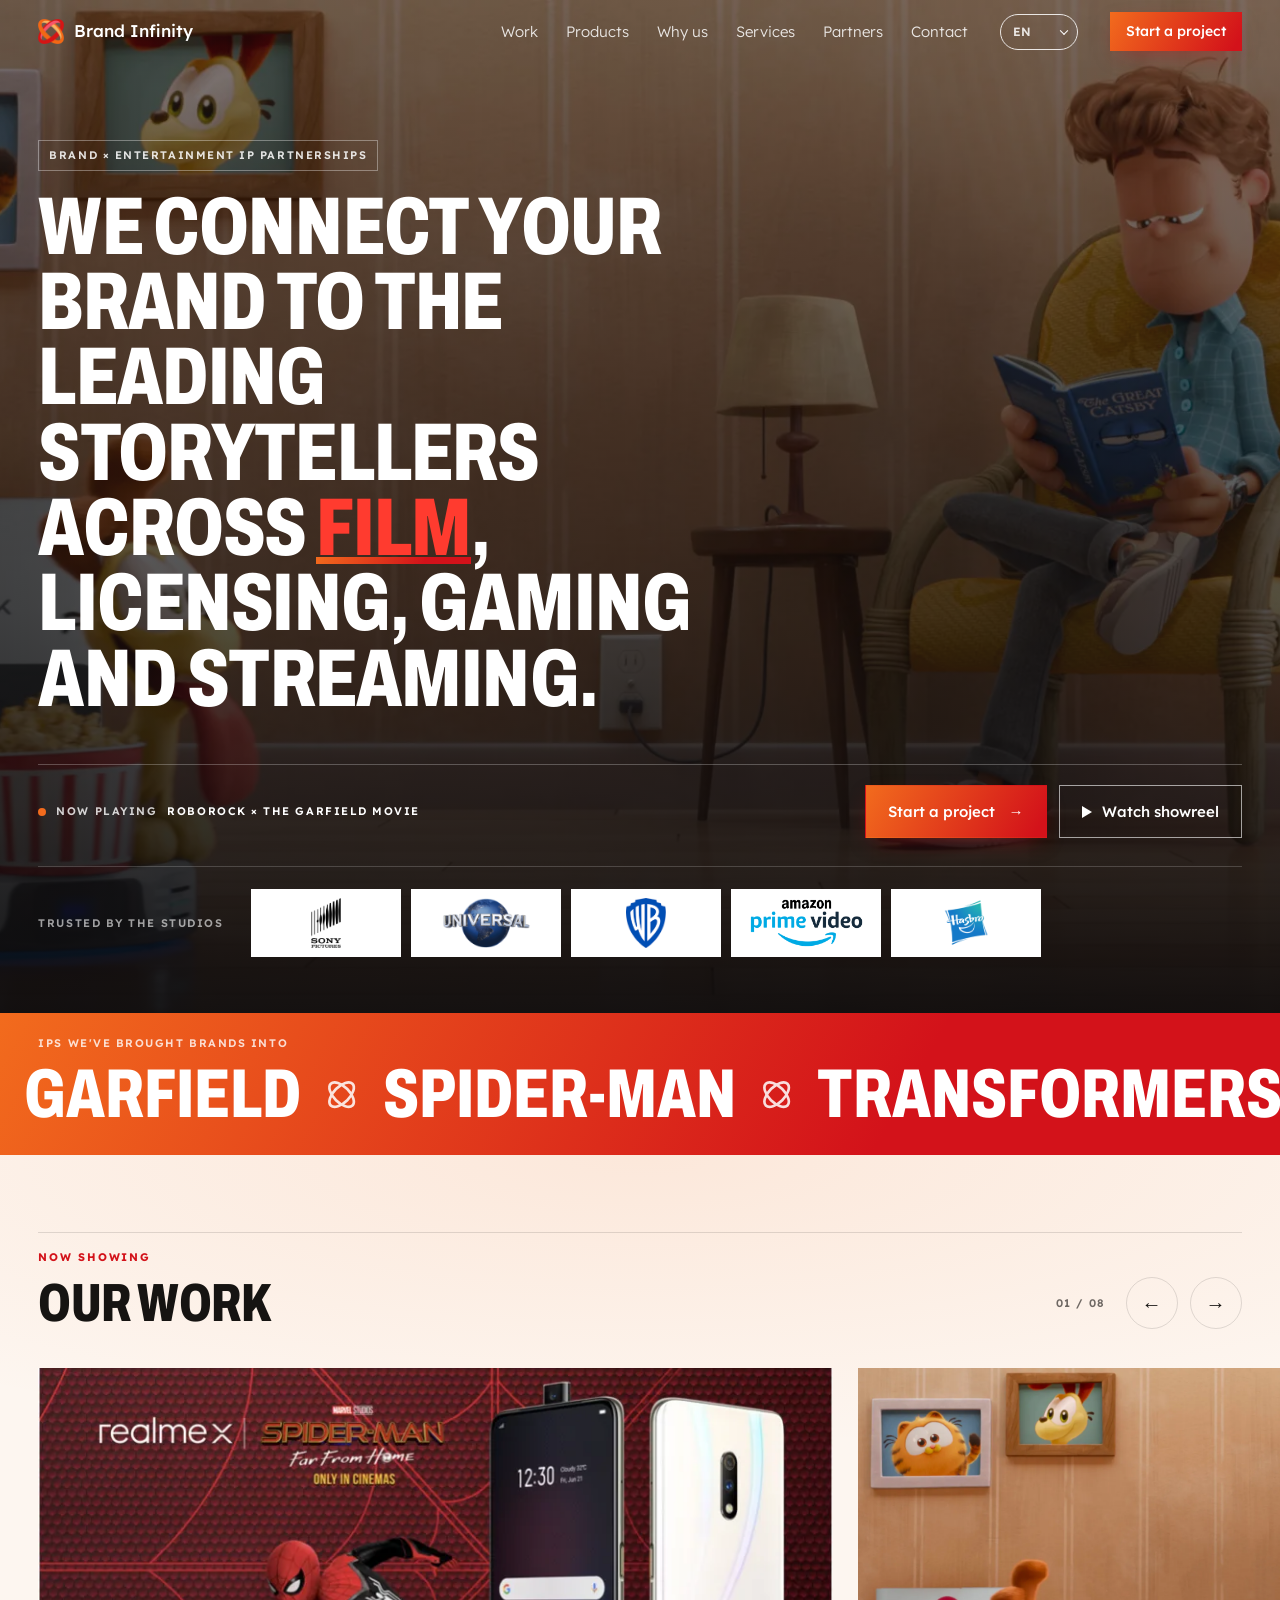
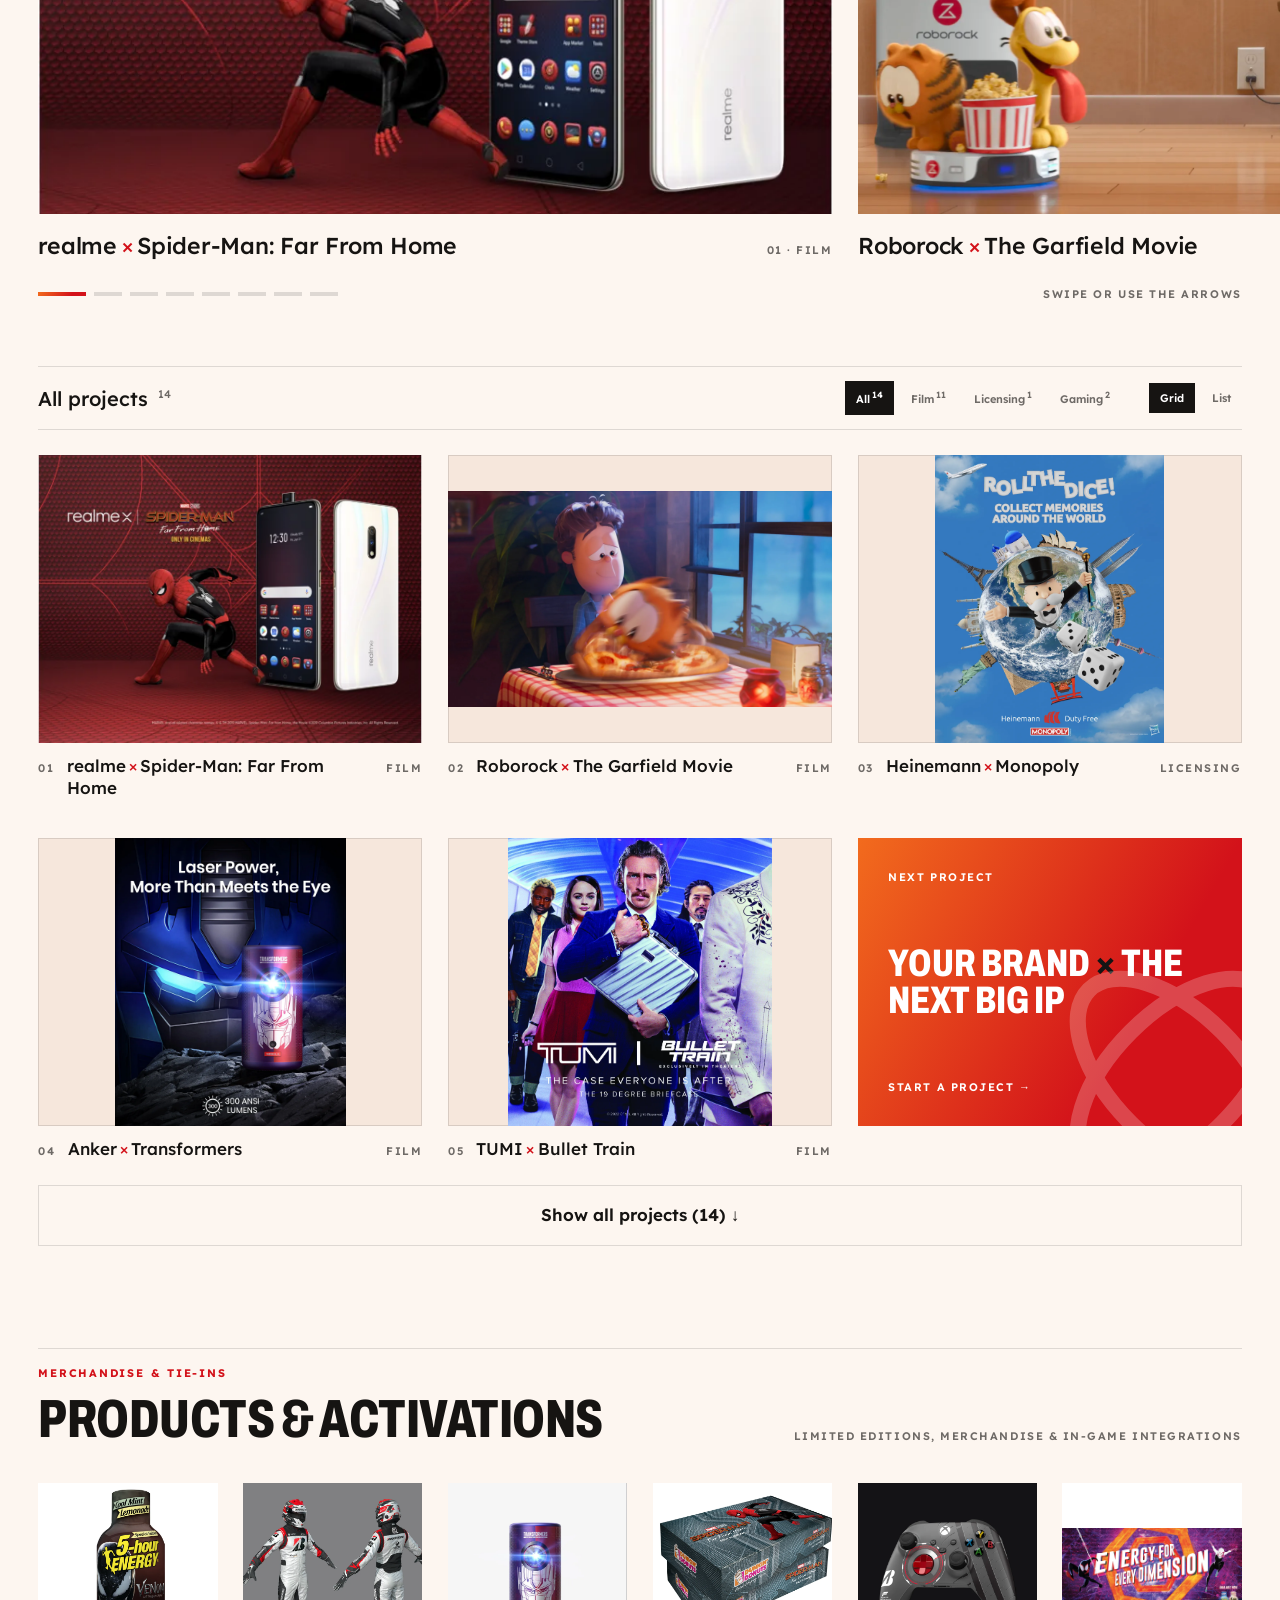
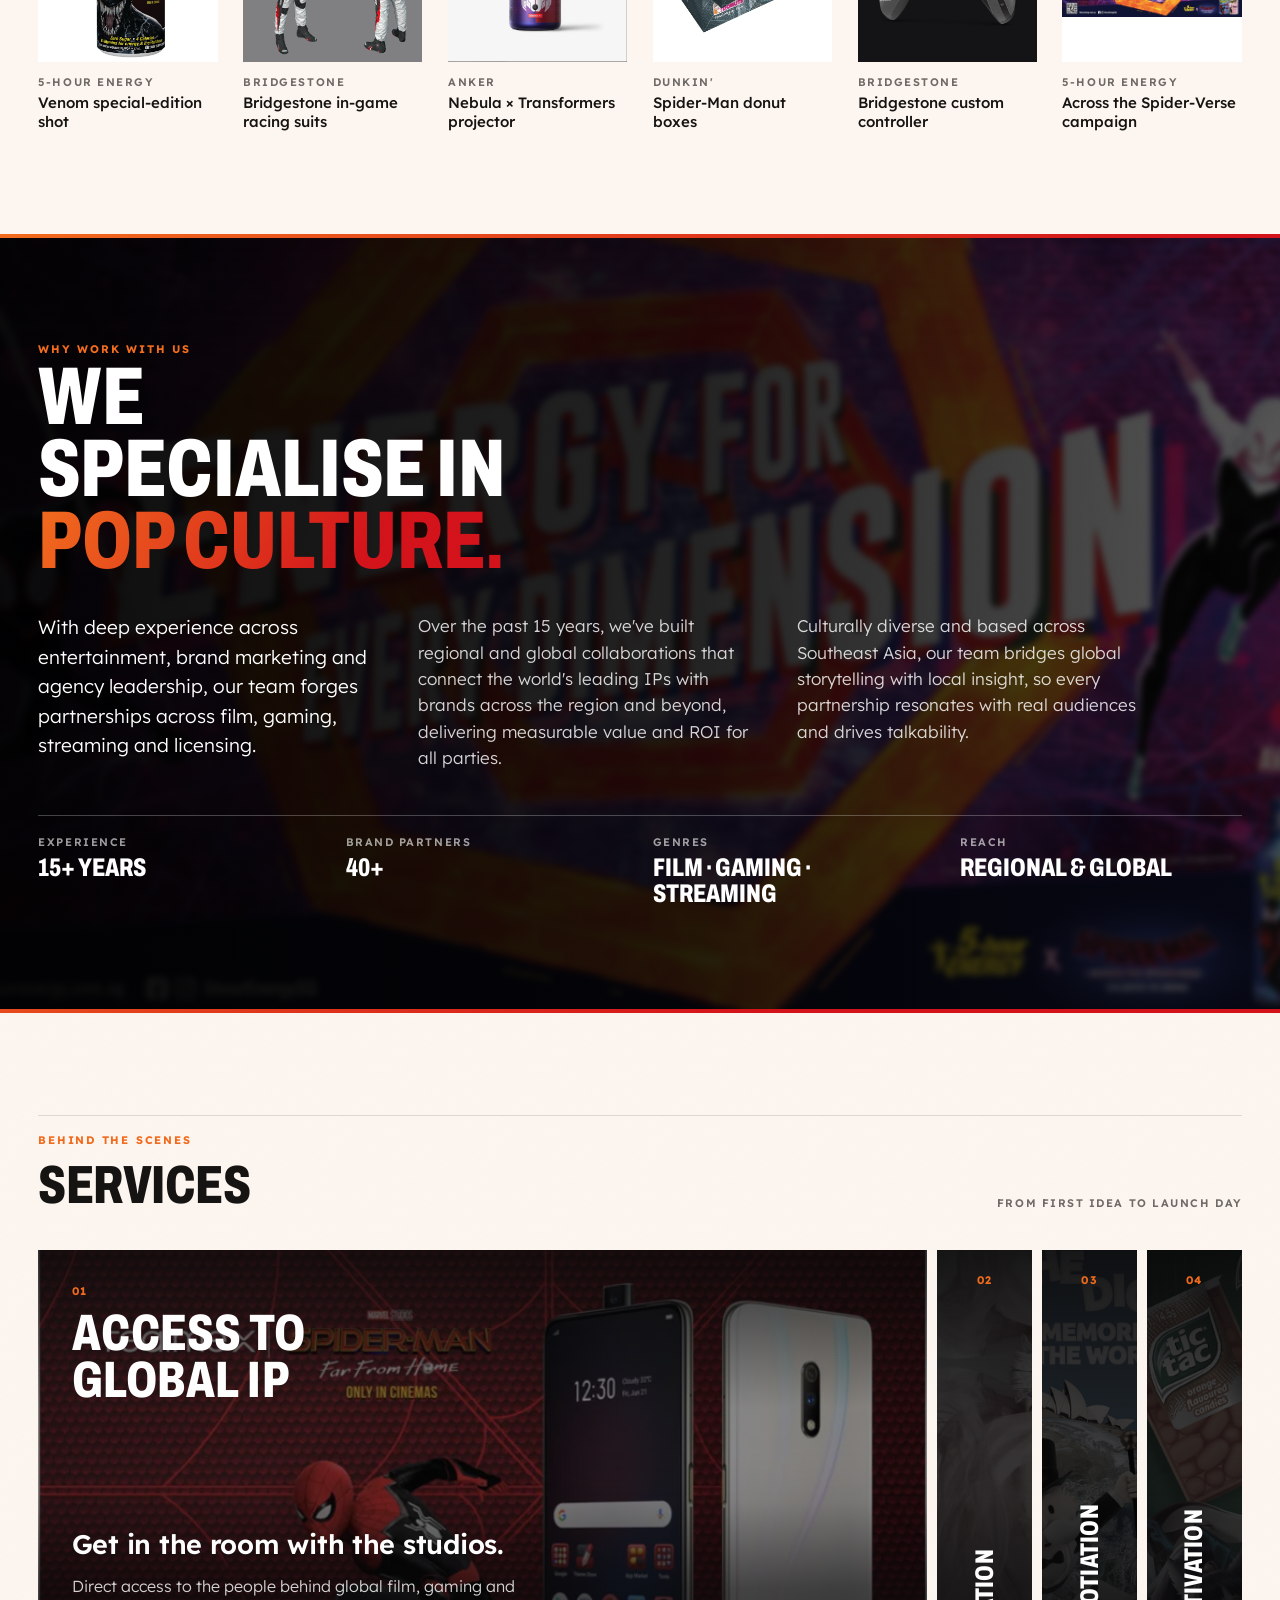
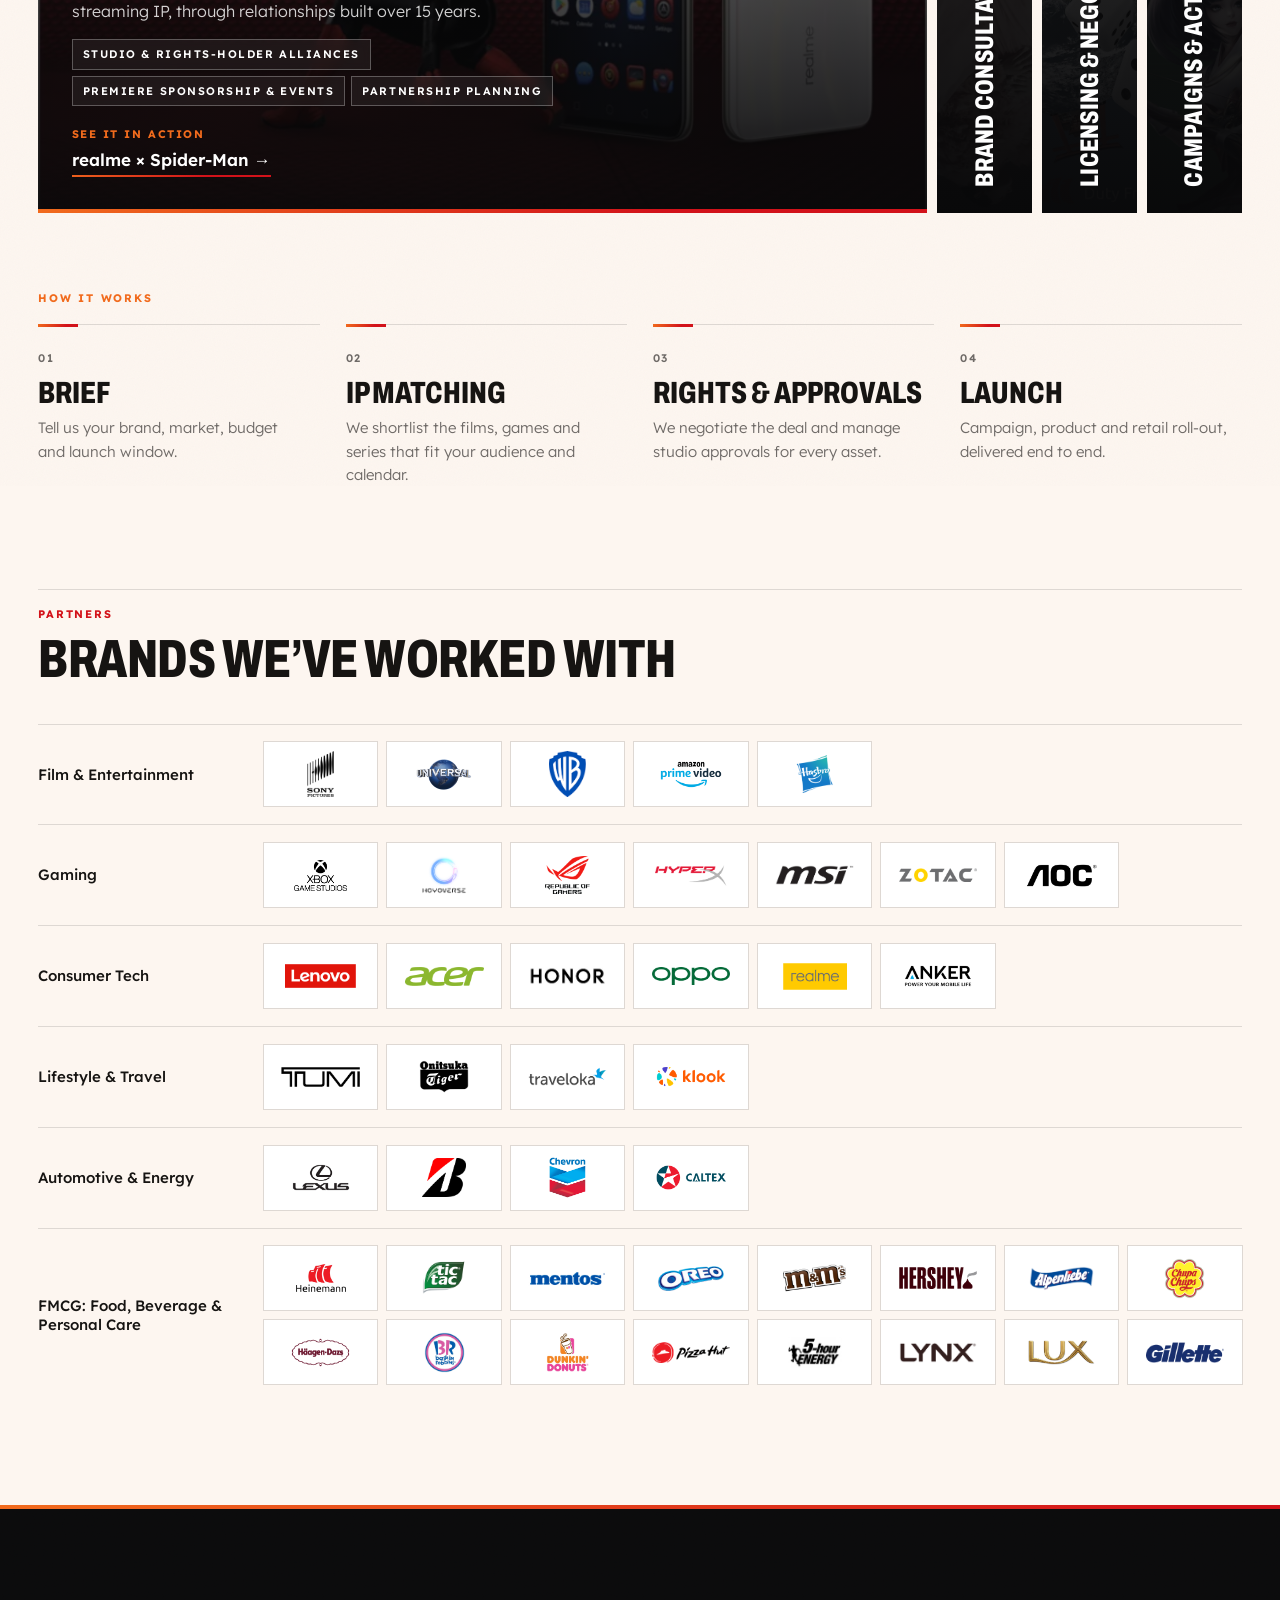
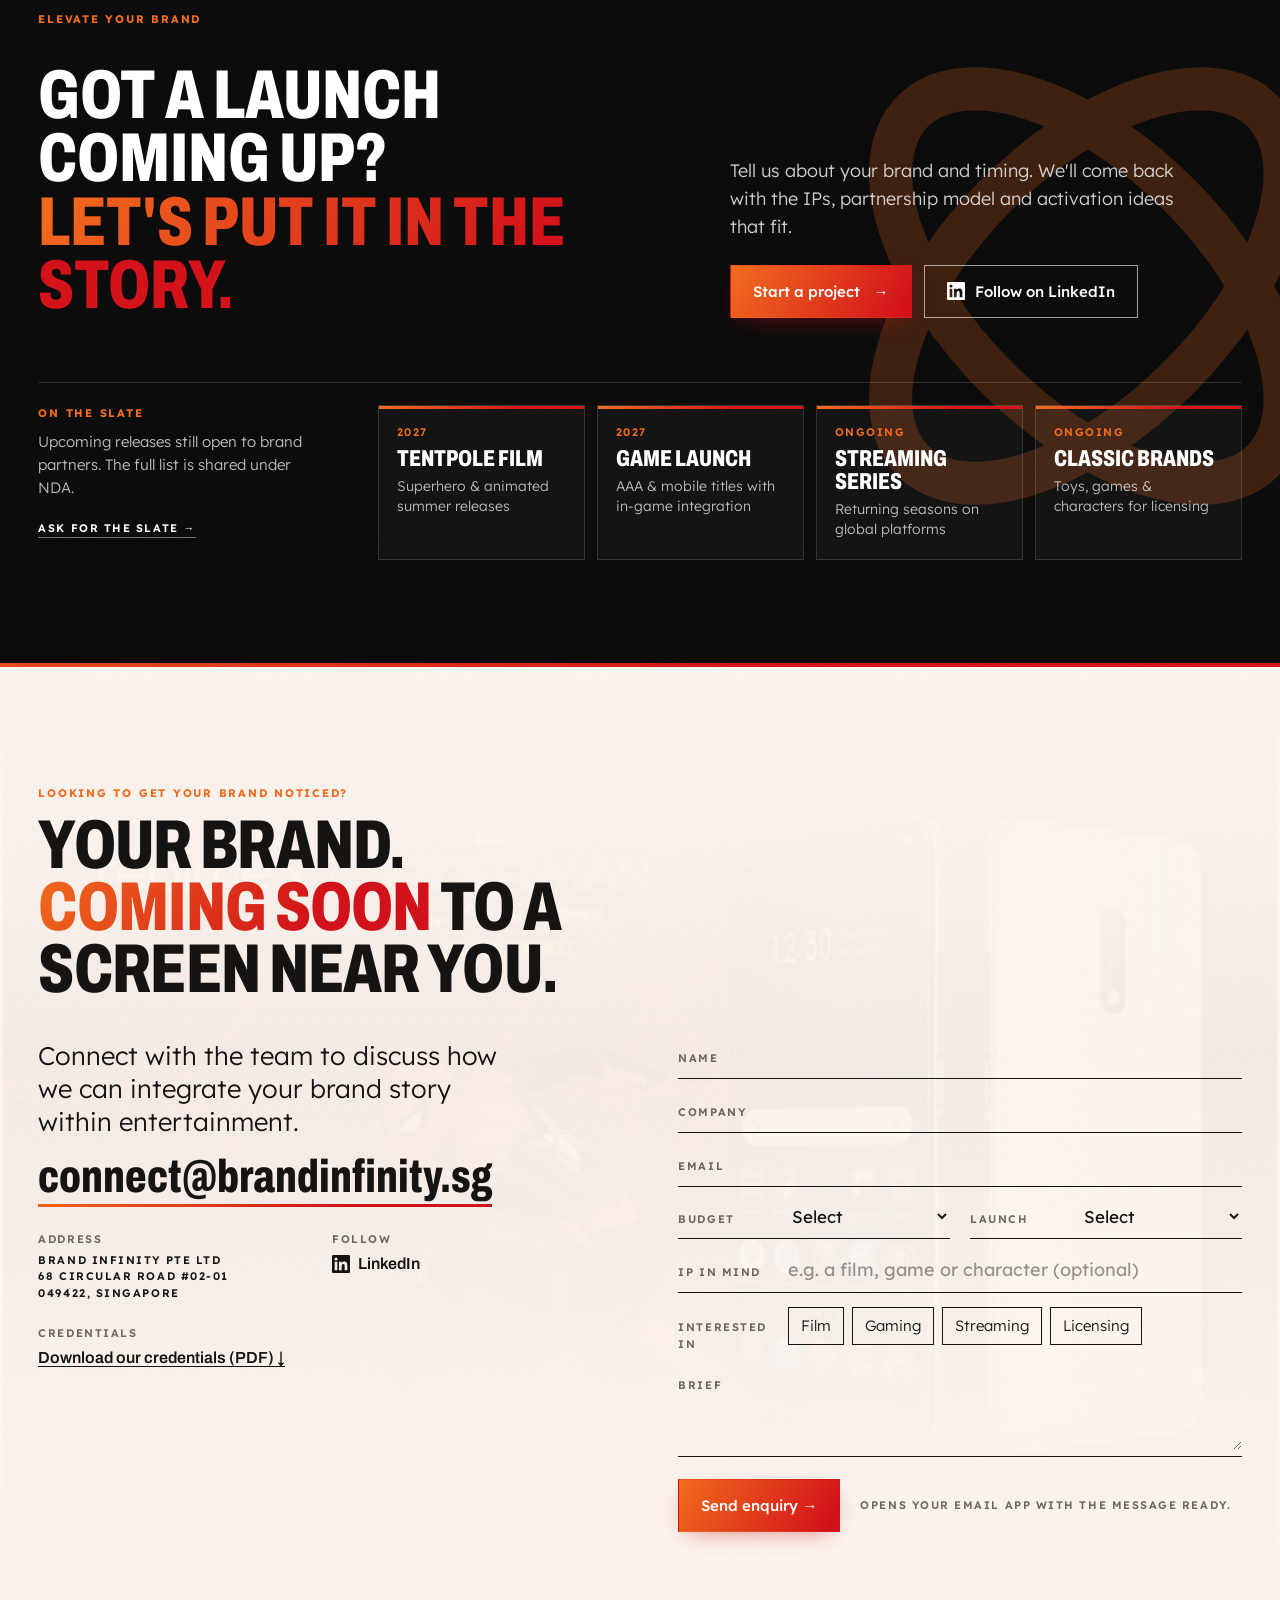
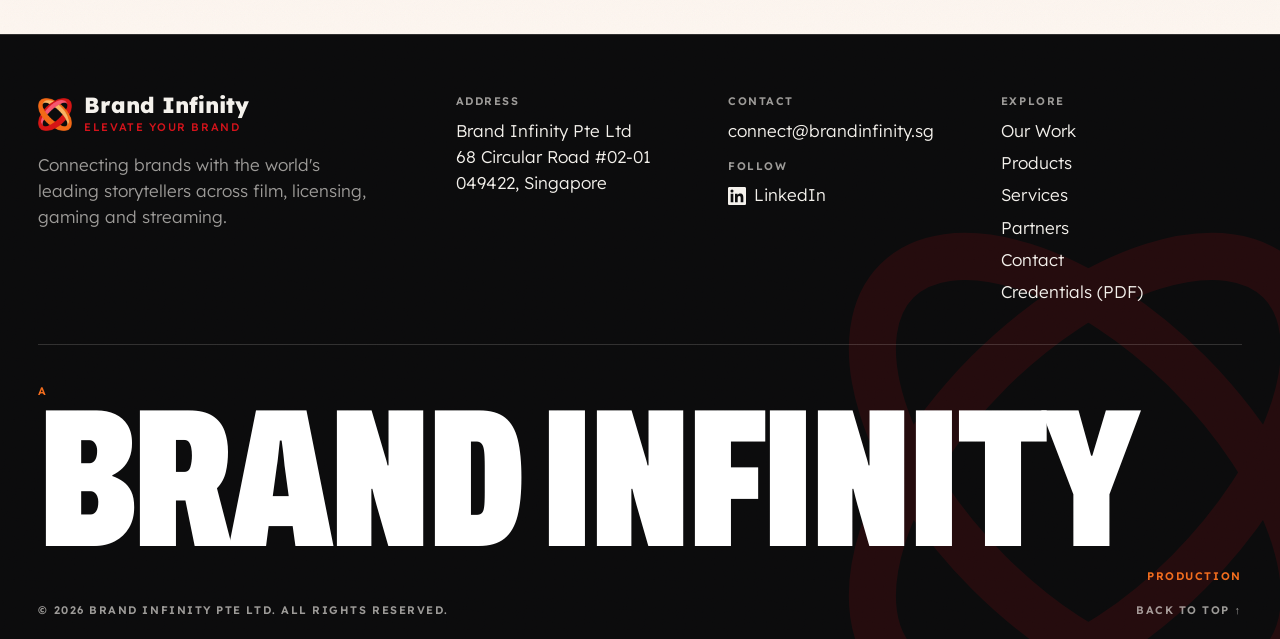
==== commit 08fbccc3: "Revert "Calmer, less templated design: sentence-case headings, plain labels, one solid accent, no ti" ====
--- a/index.html
+++ b/index.html
@@ -24,7 +24,7 @@
   <link rel="preconnect" href="https://fonts.googleapis.com">
   <link rel="preconnect" href="https://fonts.gstatic.com" crossorigin>
   <link href="https://fonts.googleapis.com/css2?family=Archivo:wdth,wght@62..125,300..900&family=Lexend:wght@300;400;500;600;700&display=swap" rel="stylesheet">
-  <link rel="stylesheet" href="styles.css?v=17">
+  <link rel="stylesheet" href="styles.css?v=16">
 </head>
 <body>
 <svg width="0" height="0" style="position:absolute" aria-hidden="true">
@@ -64,6 +64,7 @@
     <div class="hero-shade" aria-hidden="true"></div>
 
     <div class="hero-inner">
+      <p class="mono hero-eyebrow" data-i18n="hero.eyebrow">Brand × entertainment IP partnerships</p>
       <h1 class="hero-title"><span data-i18n="hero.pre">We connect your brand to the leading storytellers across </span><a href="#work" class="kw is-on" data-key="film" data-i18n="kw.film">Film</a><span data-i18n="hero.c1">, </span><a href="#work" class="kw" data-key="licensing" data-i18n="kw.licensing">Licensing</a><span data-i18n="hero.c2">, </span><a href="#work" class="kw" data-key="gaming" data-i18n="kw.gaming">Gaming</a><span data-i18n="hero.and"> and </span><a href="#work" class="kw" data-key="streaming" data-i18n="kw.streaming">Streaming</a><span data-i18n="hero.post">.</span></h1>
       <div class="hero-foot">
         <p class="mono hero-now"><span class="dot"></span><span data-i18n="hero.now">Now playing</span> <span id="heroNow">Roborock × The Garfield Movie</span></p>
@@ -85,12 +86,18 @@
     </div>
   </section>
 
+  <!-- IP TICKER -->
+  <section class="ticker" aria-label="Entertainment IPs we've brought brands into">
+    <p class="mono ticker-label" data-i18n="ticker">IPs we've brought brands into</p>
+    <div class="ticker-track"><div class="ticker-run"><span>Garfield</span><i aria-hidden="true"><svg class="ring" aria-hidden="true"><use href="#rings"/></svg></i><span>Spider-Man</span><i aria-hidden="true"><svg class="ring" aria-hidden="true"><use href="#rings"/></svg></i><span>Transformers</span><i aria-hidden="true"><svg class="ring" aria-hidden="true"><use href="#rings"/></svg></i><span>Monopoly</span><i aria-hidden="true"><svg class="ring" aria-hidden="true"><use href="#rings"/></svg></i><span>Venom</span><i aria-hidden="true"><svg class="ring" aria-hidden="true"><use href="#rings"/></svg></i><span>Cinderella</span><i aria-hidden="true"><svg class="ring" aria-hidden="true"><use href="#rings"/></svg></i><span>Bullet Train</span><i aria-hidden="true"><svg class="ring" aria-hidden="true"><use href="#rings"/></svg></i><span>DC Super-Pets</span><i aria-hidden="true"><svg class="ring" aria-hidden="true"><use href="#rings"/></svg></i><span>Mobile Legends</span><i aria-hidden="true"><svg class="ring" aria-hidden="true"><use href="#rings"/></svg></i><span>Madame Web</span><i aria-hidden="true"><svg class="ring" aria-hidden="true"><use href="#rings"/></svg></i><span>Spider-Verse</span><i aria-hidden="true"><svg class="ring" aria-hidden="true"><use href="#rings"/></svg></i></div><div class="ticker-run" aria-hidden="true"><span>Garfield</span><i aria-hidden="true"><svg class="ring" aria-hidden="true"><use href="#rings"/></svg></i><span>Spider-Man</span><i aria-hidden="true"><svg class="ring" aria-hidden="true"><use href="#rings"/></svg></i><span>Transformers</span><i aria-hidden="true"><svg class="ring" aria-hidden="true"><use href="#rings"/></svg></i><span>Monopoly</span><i aria-hidden="true"><svg class="ring" aria-hidden="true"><use href="#rings"/></svg></i><span>Venom</span><i aria-hidden="true"><svg class="ring" aria-hidden="true"><use href="#rings"/></svg></i><span>Cinderella</span><i aria-hidden="true"><svg class="ring" aria-hidden="true"><use href="#rings"/></svg></i><span>Bullet Train</span><i aria-hidden="true"><svg class="ring" aria-hidden="true"><use href="#rings"/></svg></i><span>DC Super-Pets</span><i aria-hidden="true"><svg class="ring" aria-hidden="true"><use href="#rings"/></svg></i><span>Mobile Legends</span><i aria-hidden="true"><svg class="ring" aria-hidden="true"><use href="#rings"/></svg></i><span>Madame Web</span><i aria-hidden="true"><svg class="ring" aria-hidden="true"><use href="#rings"/></svg></i><span>Spider-Verse</span><i aria-hidden="true"><svg class="ring" aria-hidden="true"><use href="#rings"/></svg></i></div></div>
+  </section>
+
   <!-- 01 WORK -->
   <section class="sec" id="work">
     <div class="wrap">
       <header class="sec-head">
         <p class="mono sec-kicker" data-i18n="work.k">Now showing</p>
-        <h2 class="sec-title" data-i18n="work.t">Our work</h2>
+        <h2 class="sec-title" data-i18n="work.t">Our Work</h2>
         <div class="sec-aside car-nav">
           <span class="mono" id="carCount">01 / 01</span>
           <button class="circle" id="carPrev" aria-label="Previous project">←</button>
@@ -104,6 +111,7 @@
     </div>
     <div class="wrap car-foot">
       <div class="car-dots" id="carDots" role="tablist" aria-label="Choose a project"></div>
+      <p class="mono muted car-hint" data-i18n="work.hint">Swipe or use the arrows</p>
     </div>
 
     <div class="wrap">
@@ -135,7 +143,7 @@
     <div class="wrap">
       <header class="sec-head">
         <p class="mono sec-kicker" data-i18n="prod.k">Merchandise &amp; tie-ins</p>
-        <h2 class="sec-title" data-i18n="prod.t">Products &amp; activations</h2>
+        <h2 class="sec-title" data-i18n="prod.t">Products &amp; Activations</h2>
         <p class="sec-aside mono muted" data-i18n="prod.a">Limited editions, merchandise &amp; in-game integrations</p>
       </header>
       <ul class="tiles" id="prod"></ul>
@@ -143,7 +151,7 @@
   </section>
 
   <!-- WHY US: widescreen banner, breaks up the showcase -->
-  <section class="scene" id="about">
+  <section class="scene grain" id="about">
     <div class="scene-bg" aria-hidden="true"><img src="assets/work/5hour-spiderverse.webp" alt=""></div>
     <div class="scene-shade" aria-hidden="true"></div>
     <div class="wrap scene-inner">
@@ -164,7 +172,7 @@
   </section>
 
   <!-- 04 SERVICES -->
-  <section class="sec dark" id="services">
+  <section class="sec dark grain" id="services">
     <div class="wrap">
       <header class="sec-head">
         <p class="mono sec-kicker" data-i18n="svc.k">Behind the scenes</p>
@@ -175,52 +183,52 @@
         <article class="svx-p is-on" data-k="0">
           <img class="svx-img" src="assets/work/realme-spiderman.webp" alt="" loading="lazy" style="object-position:35% 50%">
           <button class="svx-tab" type="button" aria-expanded="true" aria-controls="svx-0">
-            <span class="svx-t" data-i18n="svc.0">Access to global IP</span>
+            <span class="mono svx-n">01</span><span class="svx-t" data-i18n="svc.0">Access to global IP</span>
           </button>
           <div class="svx-body" id="svx-0">
             <p class="svx-hook" data-i18n="svx.0h">Get in the room with the studios.</p>
             <p class="svx-txt" data-i18n="svx.0p">Direct access to the people behind global film, gaming and streaming IP, through relationships built over 15 years.</p>
             <ul class="svx-chips mono"><li data-i18n="Studio &amp; rights-holder alliances">Studio &amp; rights-holder alliances</li><li data-i18n="Premiere sponsorship &amp; events">Premiere sponsorship &amp; events</li><li data-i18n="Partnership planning">Partnership planning</li></ul>
-            <a class="svx-ex" href="#project/realme-spider-man-far-from-home"><span data-i18n="svx.ex">See it in action</span><strong>realme × Spider-Man →</strong></a>
+            <a class="svx-ex" href="#project/realme-spider-man-far-from-home"><span class="mono" data-i18n="svx.ex">See it in action</span><strong>realme × Spider-Man →</strong></a>
           </div>
           <span class="svx-bar" aria-hidden="true"></span>
         </article>
         <article class="svx-p" data-k="1">
           <img class="svx-img" src="assets/work/onitsuka-cinderella.webp" alt="" loading="lazy" style="object-position:50% 30%">
           <button class="svx-tab" type="button" aria-expanded="false" aria-controls="svx-1">
-            <span class="svx-t" data-i18n="svc.1">Brand consultation</span>
+            <span class="mono svx-n">02</span><span class="svx-t" data-i18n="svc.1">Brand consultation</span>
           </button>
           <div class="svx-body" id="svx-1">
             <p class="svx-hook" data-i18n="svx.1h">Find the story your brand belongs in.</p>
             <p class="svx-txt" data-i18n="svx.1p">We match your brand, audience and calendar to the right genre, title and timing, before you commit a budget.</p>
             <ul class="svx-chips mono"><li data-i18n="Entertainment strategy">Entertainment strategy</li><li data-i18n="Genre &amp; IP fit">Genre &amp; IP fit</li><li data-i18n="Calendar &amp; budget planning">Calendar &amp; budget planning</li></ul>
-            <a class="svx-ex" href="#project/onitsuka-tiger-cinderella"><span data-i18n="svx.ex">See it in action</span><strong>Onitsuka Tiger × Cinderella →</strong></a>
+            <a class="svx-ex" href="#project/onitsuka-tiger-cinderella"><span class="mono" data-i18n="svx.ex">See it in action</span><strong>Onitsuka Tiger × Cinderella →</strong></a>
           </div>
           <span class="svx-bar" aria-hidden="true"></span>
         </article>
         <article class="svx-p" data-k="2">
           <img class="svx-img" src="assets/work/heinemann-monopoly.webp" alt="" loading="lazy" style="object-position:60% 50%">
           <button class="svx-tab" type="button" aria-expanded="false" aria-controls="svx-2">
-            <span class="svx-t" data-i18n="svc.2">Licensing &amp; negotiation</span>
+            <span class="mono svx-n">03</span><span class="svx-t" data-i18n="svc.2">Licensing &amp; negotiation</span>
           </button>
           <div class="svx-body" id="svx-2">
             <p class="svx-hook" data-i18n="svx.2h">Deals that work for your business.</p>
             <p class="svx-txt" data-i18n="svx.2p">We negotiate with rights holders across every product category and structure the deal around your goals.</p>
             <ul class="svx-chips mono"><li data-i18n="Licensed: fee-based">Licensed: fee-based</li><li data-i18n="License-free: media support">License-free: media support</li><li data-i18n="Hybrid: a mix of both">Hybrid: a mix of both</li></ul>
-            <a class="svx-ex" href="#project/heinemann-monopoly"><span data-i18n="svx.ex">See it in action</span><strong>Heinemann × Monopoly →</strong></a>
+            <a class="svx-ex" href="#project/heinemann-monopoly"><span class="mono" data-i18n="svx.ex">See it in action</span><strong>Heinemann × Monopoly →</strong></a>
           </div>
           <span class="svx-bar" aria-hidden="true"></span>
         </article>
         <article class="svx-p" data-k="3">
           <img class="svx-img" src="assets/work/tictac-mlbb-2.webp" alt="" loading="lazy" style="object-position:50% 40%">
           <button class="svx-tab" type="button" aria-expanded="false" aria-controls="svx-3">
-            <span class="svx-t" data-i18n="svc.3">Campaigns &amp; activation</span>
+            <span class="mono svx-n">04</span><span class="svx-t" data-i18n="svc.3">Campaigns &amp; activation</span>
           </button>
           <div class="svx-body" id="svx-3">
             <p class="svx-hook" data-i18n="svx.3h">From launch film to the shelf.</p>
             <p class="svx-txt" data-i18n="svx.3p">End-to-end delivery across every touchpoint, from social and PR to retail, merchandise and in-game integration.</p>
             <ul class="svx-chips mono"><li data-i18n="Promotions &amp; sales mechanics">Promotions &amp; sales mechanics</li><li data-i18n="Social, PR &amp; launch events">Social, PR &amp; launch events</li><li data-i18n="Retail, e-commerce &amp; merch">Retail, e-commerce &amp; merch</li><li data-i18n="In-film &amp; in-game integration">In-film &amp; in-game integration</li></ul>
-            <a class="svx-ex" href="#project/tic-tac-mobile-legends-bang-bang"><span data-i18n="svx.ex">See it in action</span><strong>Tic Tac × Mobile Legends →</strong></a>
+            <a class="svx-ex" href="#project/tic-tac-mobile-legends-bang-bang"><span class="mono" data-i18n="svx.ex">See it in action</span><strong>Tic Tac × Mobile Legends →</strong></a>
           </div>
           <span class="svx-bar" aria-hidden="true"></span>
         </article>
@@ -229,10 +237,10 @@
       <div class="steps-wrap">
         <p class="mono sec-kicker" data-i18n="steps.k">How it works</p>
         <ol class="steps">
-          <li><h3 data-i18n="steps.1t">Brief</h3><p data-i18n="steps.1p">Tell us your brand, market, budget and launch window.</p></li>
-          <li><h3 data-i18n="steps.2t">IP matching</h3><p data-i18n="steps.2p">We shortlist the films, games and series that fit your audience and calendar.</p></li>
-          <li><h3 data-i18n="steps.3t">Rights &amp; approvals</h3><p data-i18n="steps.3p">We negotiate the deal and manage studio approvals for every asset.</p></li>
-          <li><h3 data-i18n="steps.4t">Launch</h3><p data-i18n="steps.4p">Campaign, product and retail roll-out, delivered end to end.</p></li>
+          <li><span class="mono">01</span><h3 data-i18n="steps.1t">Brief</h3><p data-i18n="steps.1p">Tell us your brand, market, budget and launch window.</p></li>
+          <li><span class="mono">02</span><h3 data-i18n="steps.2t">IP matching</h3><p data-i18n="steps.2p">We shortlist the films, games and series that fit your audience and calendar.</p></li>
+          <li><span class="mono">03</span><h3 data-i18n="steps.3t">Rights &amp; approvals</h3><p data-i18n="steps.3p">We negotiate the deal and manage studio approvals for every asset.</p></li>
+          <li><span class="mono">04</span><h3 data-i18n="steps.4t">Launch</h3><p data-i18n="steps.4p">Campaign, product and retail roll-out, delivered end to end.</p></li>
         </ol>
       </div>
     </div>
@@ -261,10 +269,11 @@
   </section>
 
   <!-- LAUNCH BAND: leads straight into the contact form -->
-  <section class="cta-band">
+  <section class="cta-band grain">
+    <svg class="cta-rings" aria-hidden="true"><use href="#rings"/></svg>
     <div class="wrap cta-band-grid">
       <p class="mono sec-kicker" data-i18n="band.k">Elevate your brand</p>
-      <h2 class="cta-band-title"><span class="t1" data-i18n="band.t1">Got a launch coming up?</span></h2>
+      <h2 class="cta-band-title"><span class="t1" data-i18n="band.t1">Got a launch coming up?</span><br><span data-i18n="band.t2">Let's put it in the story.</span></h2>
       <div class="cta-band-side">
         <p data-i18n="band.p">Tell us about your brand and timing. We'll come back with the IPs, partnership model and activation ideas that fit.</p>
         <div class="cta-band-btns">
@@ -275,6 +284,7 @@
     </div>
     <div class="wrap slate">
       <div class="slate-head">
+        <p class="mono" data-i18n="slate.k">On the slate</p>
         <p class="slate-note" data-i18n="slate.p">Upcoming releases still open to brand partners. The full list is shared under NDA.</p>
         <a class="mono slate-link" href="#contact" data-i18n="slate.cta">Ask for the slate →</a>
       </div>
@@ -283,12 +293,12 @@
   </section>
 
   <!-- 06 CONTACT: coming soon -->
-  <section class="sec contact dark poster" id="contact">
+  <section class="sec contact dark grain poster" id="contact">
     <div class="poster-bg" aria-hidden="true"><img src="assets/work/realme-spiderman.webp" alt=""></div>
     <div class="wrap">
       <header class="sec-head">
         <p class="mono sec-kicker" data-i18n="contact.k">Looking to get your brand noticed?</p>
-        <h2 class="sec-title poster-title"><span class="t1" data-i18n="contact.h">Tell us what you’re launching.</span></h2>
+        <h2 class="sec-title poster-title"><span class="t1" data-i18n="contact.t1">Your brand.</span><br><span data-i18n="contact.t2">Coming soon</span> <span class="t1" data-i18n="contact.t3">to a screen near you.</span></h2>
       </header>
       <div class="contact-cols">
         <div class="contact-info">
@@ -329,7 +339,8 @@
   </section>
 </main>
 
-<footer class="ftr dark">
+<footer class="ftr dark grain">
+  <svg class="ftr-rings" aria-hidden="true"><use href="#rings"/></svg>
   <div class="wrap">
     <div class="ftr-cols">
       <div class="ftr-brand">
@@ -348,9 +359,12 @@
       </div>
       <nav aria-label="Footer">
         <p class="mono k">Explore</p>
-        <ul><li><a href="#work" data-i18n="work.t">Our work</a></li><li><a href="#products" data-i18n="nav.products">Products</a></li><li><a href="#services" data-i18n="nav.services">Services</a></li><li><a href="#partners" data-i18n="nav.partners">Partners</a></li><li><a href="#contact" data-i18n="nav.contact">Contact</a></li><li><a href="assets/brand-infinity-credentials.pdf" download data-i18n="f.deckshort">Credentials (PDF)</a></li></ul>
+        <ul><li><a href="#work" data-i18n="work.t">Our Work</a></li><li><a href="#products" data-i18n="nav.products">Products</a></li><li><a href="#services" data-i18n="nav.services">Services</a></li><li><a href="#partners" data-i18n="nav.partners">Partners</a></li><li><a href="#contact" data-i18n="nav.contact">Contact</a></li><li><a href="assets/brand-infinity-credentials.pdf" download data-i18n="f.deckshort">Credentials (PDF)</a></li></ul>
       </nav>
     </div>
+    <p class="mono ftr-prod">A</p>
+    <p class="ftr-word" aria-hidden="true">Brand Infinity</p>
+    <p class="mono ftr-prod ftr-prod-end">Production</p>
     <div class="ftr-row mono">
       <span>© <span id="year">2025</span> Brand Infinity Pte Ltd. All rights reserved.</span>
       <a href="#top" data-i18n="f.top">Back to top ↑</a>
@@ -382,8 +396,8 @@
   <div class="reel-dots" id="reelDots"></div>
 </div>
 
-<script src="projects.js?v=17"></script>
-<script src="i18n.js?v=17"></script>
-<script src="main.js?v=17"></script>
+<script src="projects.js?v=16"></script>
+<script src="i18n.js?v=16"></script>
+<script src="main.js?v=16"></script>
 </body>
 </html>
--- a/styles.css
+++ b/styles.css
@@ -1094,87 +1094,3 @@
 /* Sturdier than vertical writing-mode (depends on font support): one upright character per line */
 html[data-lang="zh"] .svx-p:not(.is-on) .svx-t, html[data-lang="ja"] .svx-p:not(.is-on) .svx-t, html[data-lang="ko"] .svx-p:not(.is-on) .svx-t {
   writing-mode: horizontal-tb; transform: none; width: 1.05em; white-space: normal; word-break: break-all; line-height: 1.12; text-align: center; letter-spacing: 0; }
-
-/* ==========================================================================
-   Round 16: calmer and less templated
-   - plain sentence-case labels instead of spaced-out monospace caps
-   - sentence-case headings (the hero keeps its condensed caps as the one signature)
-   - one solid brand red, no gradient text, glows or gradient edges
-   - no kickers / side captions / numbering on every section
-   ========================================================================== */
-/* Labels */
-.mono, html[data-lang] .mono { font-family: var(--sans) !important; text-transform: none !important; letter-spacing: 0 !important; font-size: 13px; }
-.sec-kicker { display: none !important; }
-.sec-head > .sec-aside:not(.car-nav) { display: none !important; }
-.steps-wrap .sec-kicker { display: block !important; margin: 0 0 20px; font: 600 clamp(22px, 2vw, 28px)/1.1 var(--sans); letter-spacing: -.02em !important; color: var(--ink) !important; }
-
-/* Headings: sentence case, tight, confident */
-.sec-title, .cta-band-title, .scene-title, .poster-title, .case-title, .case-cta strong, .steps h3, .credits dd, .big-mail, .row .b, .slate-list strong {
-  font-family: var(--sans) !important; text-transform: none !important; font-variation-settings: normal !important; font-weight: 600 !important; letter-spacing: -.035em !important; }
-.sec-title { font-size: clamp(34px, 4.2vw, 60px) !important; line-height: 1.02 !important; max-width: 22ch; }
-.cta-band-title { font-size: clamp(34px, 4.4vw, 64px) !important; line-height: 1.02 !important; }
-.scene-title { font-size: clamp(40px, 5.6vw, 88px) !important; line-height: .98 !important; max-width: 14ch; }
-.poster-title { font-size: clamp(34px, 4.4vw, 64px) !important; line-height: 1.02 !important; max-width: 16ch; }
-.case-title { font-size: clamp(40px, 5.4vw, 84px) !important; line-height: .98 !important; }
-.case-cta strong { font-size: clamp(24px, 2.6vw, 38px) !important; line-height: 1.05 !important; }
-.steps h3 { font-size: clamp(20px, 1.7vw, 24px) !important; letter-spacing: -.02em !important; margin-top: 0; }
-.credits dd { font-size: clamp(20px, 1.8vw, 26px) !important; letter-spacing: -.02em !important; }
-.big-mail { letter-spacing: -.03em !important; }
-.cta-band-title span, .scene-title span, .poster-title span { background: none !important; color: inherit !important; -webkit-text-fill-color: currentColor !important; }
-html[data-lang="th"] .sec-title, html[data-lang="th"] .scene-title { letter-spacing: 0 !important; }
-
-/* One solid accent */
-.btn-primary, .hdr-cta.btn-primary, .hdr.on-dark .hdr-cta.btn-primary,
-html:not([data-theme="dark"]) .btn.btn-primary, html:not([data-theme="dark"]) .hdr-cta.btn-primary, html:not([data-theme="dark"]) .hdr.on-dark .hdr-cta.btn-primary,
-.float-cta.btn-primary {
-  background: var(--red) !important; box-shadow: none !important; transform: none !important; }
-.btn-primary:hover, .hdr-cta.btn-primary:hover, .hdr.on-dark .hdr-cta.btn-primary:hover,
-html:not([data-theme="dark"]) .btn.btn-primary:hover, html:not([data-theme="dark"]) .hdr-cta.btn-primary:hover, html:not([data-theme="dark"]) .hdr.on-dark .hdr-cta.btn-primary:hover,
-.float-cta.btn-primary:hover { background: #a90e15 !important; }
-.btn-primary::after { content: none !important; }
-.float-cta { box-shadow: 0 6px 20px -8px rgba(0,0,0,.35) !important; }
-.kw::after { background: currentColor !important; height: .06em; }
-.car-dots button[aria-selected="true"], .reel-dots button[aria-current="true"] { background: var(--ink) !important; }
-.reel-dots button[aria-current="true"] { background: #fff !important; }
-
-/* No gradient frames or watermarks on the dark banners */
-html .scene, html .cta-band { border-width: 0 !important; border-image: none !important; }
-.cta-rings, .ftr-rings { display: none !important; }
-
-/* Launch band: one line about the slate instead of filler cards */
-.slate { display: flex !important; flex-wrap: wrap; align-items: baseline; gap: 8px 20px; }
-.slate-list { display: none !important; }
-.slate-head { display: contents; }
-.slate-note { margin: 0 !important; max-width: none !important; font-size: 16px !important; }
-.slate-link { font-size: 14px !important; }
-
-/* Services panels: plain tags and link */
-.svx-n { display: none; }
-.svx-chips { gap: 0 !important; }
-.svx-chips li { padding: 0 !important; border: 0 !important; background: none !important; backdrop-filter: none !important; font-size: 14px !important; color: rgba(255,255,255,.75); }
-.svx-chips li + li::before { content: "·"; margin: 0 .55em; color: rgba(255,255,255,.45); }
-.svx-ex span { color: rgba(255,255,255,.7) !important; font-size: 13px; font-weight: 400 !important; }
-.svx-ex strong { border-image: none !important; border-bottom: 1px solid rgba(255,255,255,.5) !important; }
-.svx-ex:hover strong { color: #fff !important; border-bottom-color: #fff !important; }
-.svx-bar { background: var(--red) !important; }
-.svx-p:not(.is-on)::before { background: var(--red) !important; }
-.svx-t, .svx-p.is-on .svx-t { font-family: var(--sans) !important; text-transform: none !important; font-variation-settings: normal !important; font-weight: 600 !important; letter-spacing: -.02em !important; }
-.svx-p:not(.is-on) .svx-t { font-size: 19px !important; }
-.svx-p.is-on .svx-t { font-size: clamp(30px, 3vw, 46px) !important; line-height: 1.02 !important; max-width: 16ch; }
-.svx-hook { font-weight: 500 !important; }
-
-/* How it works: no numbers or accent ticks */
-.steps li::before { display: none !important; }
-.steps li { padding-top: 16px; }
-
-/* Case study results: plain figures */
-.case-results dd { background: none !important; -webkit-text-fill-color: currentColor !important; color: var(--ink) !important; font-family: var(--sans) !important; font-variation-settings: normal !important; font-weight: 600 !important; letter-spacing: -.03em; }
-.case-results div { border-left-color: var(--rule) !important; }
-.poster .big-mail { border-image: none !important; border-bottom: 2px solid var(--ink) !important; }
-
-/* Footer: simple */
-.ftr { padding-bottom: 28px; }
-.ftr-row { margin-top: clamp(40px, 5vw, 64px); }
-.steps-wrap .sec-kicker { font-size: clamp(22px, 2vw, 28px) !important; font-weight: 600 !important; }
-.big-mail { font-size: clamp(24px, 2.7vw, 42px) !important; white-space: nowrap; }
-@media (max-width: 420px) { .big-mail { font-size: 22px !important; } }
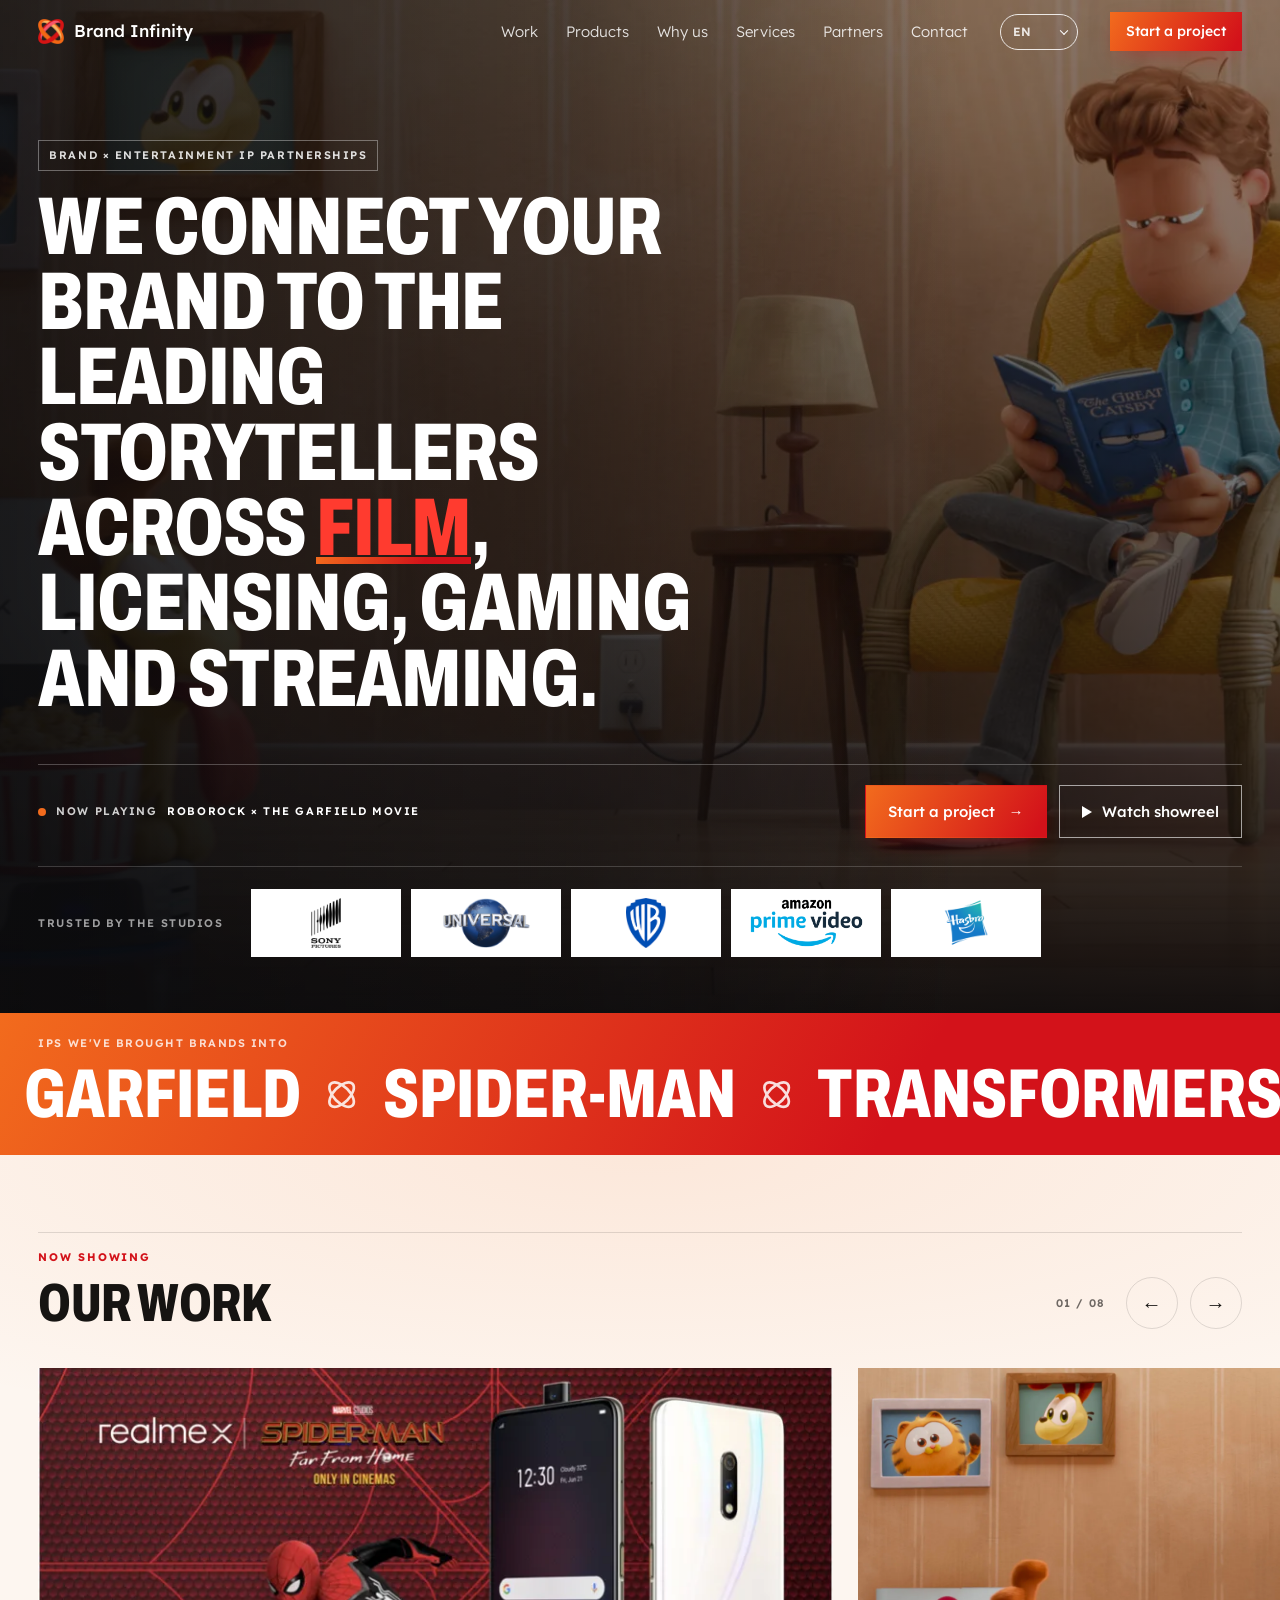
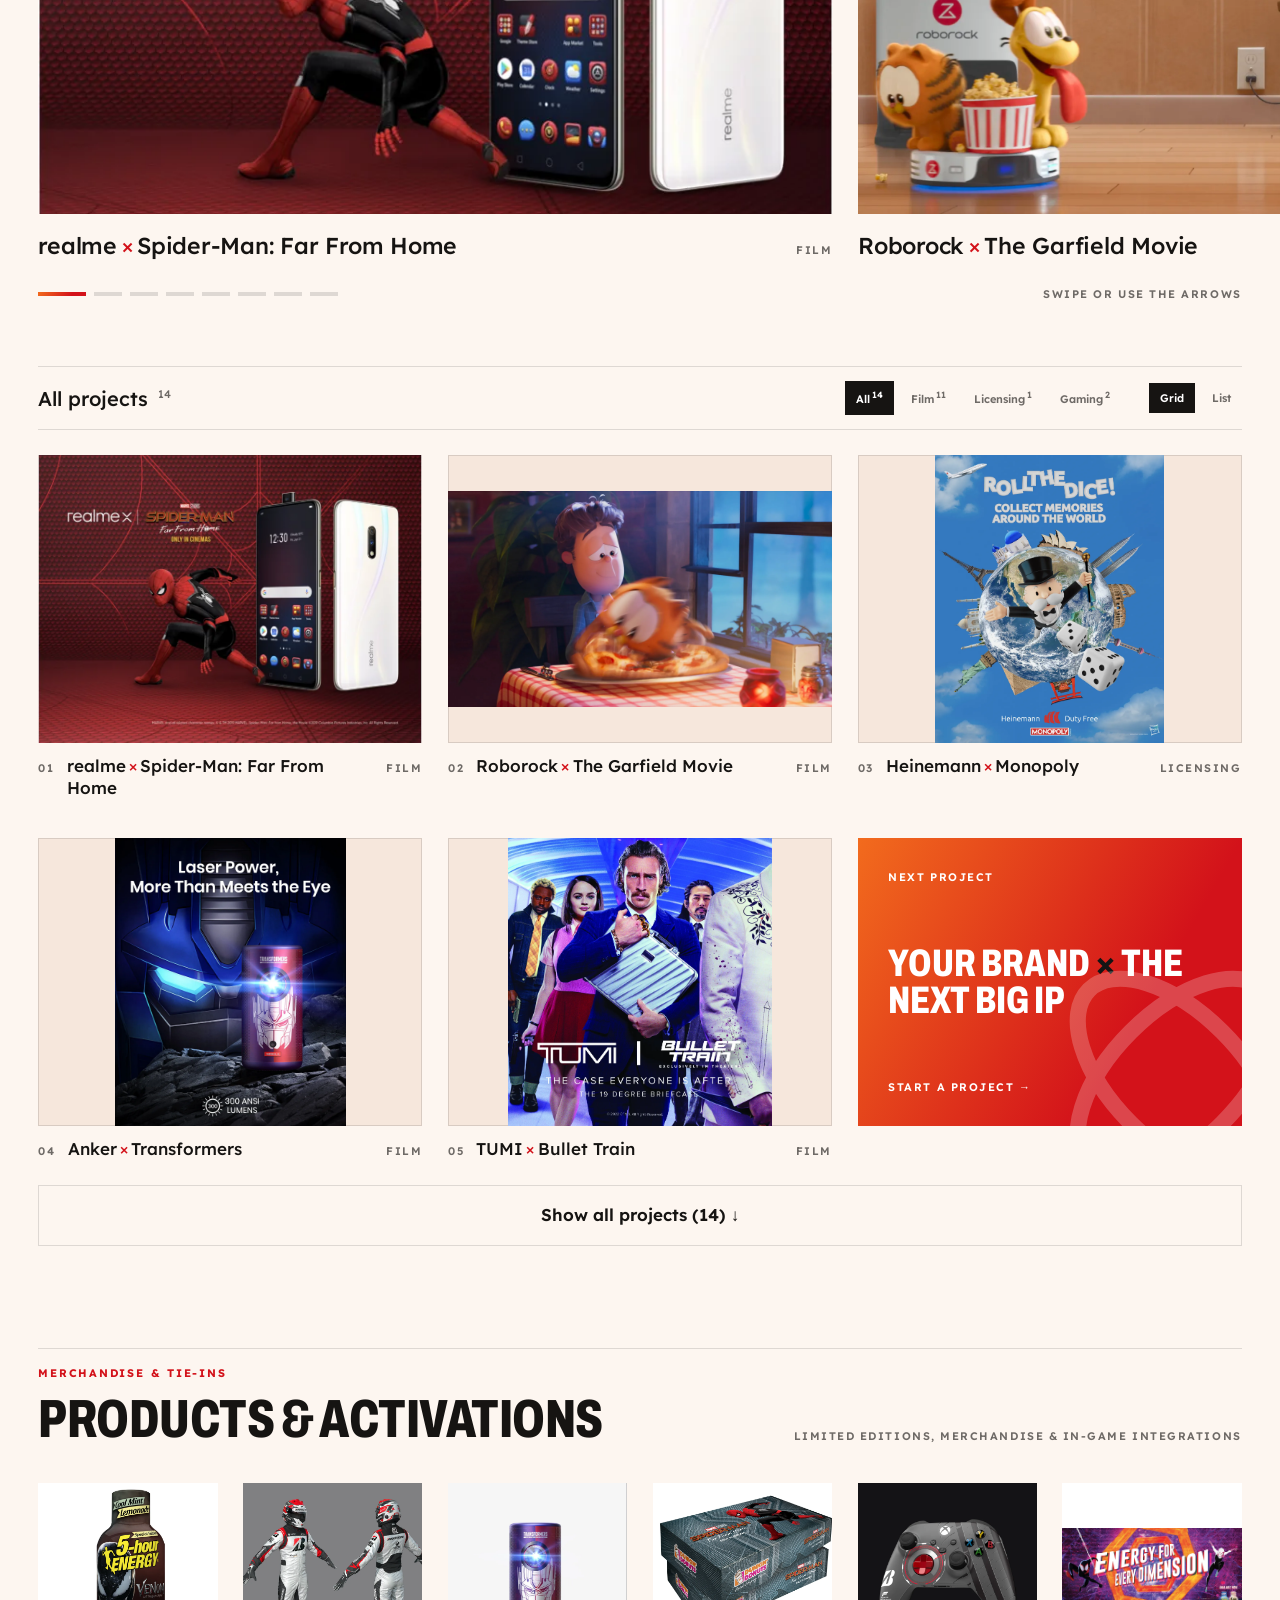
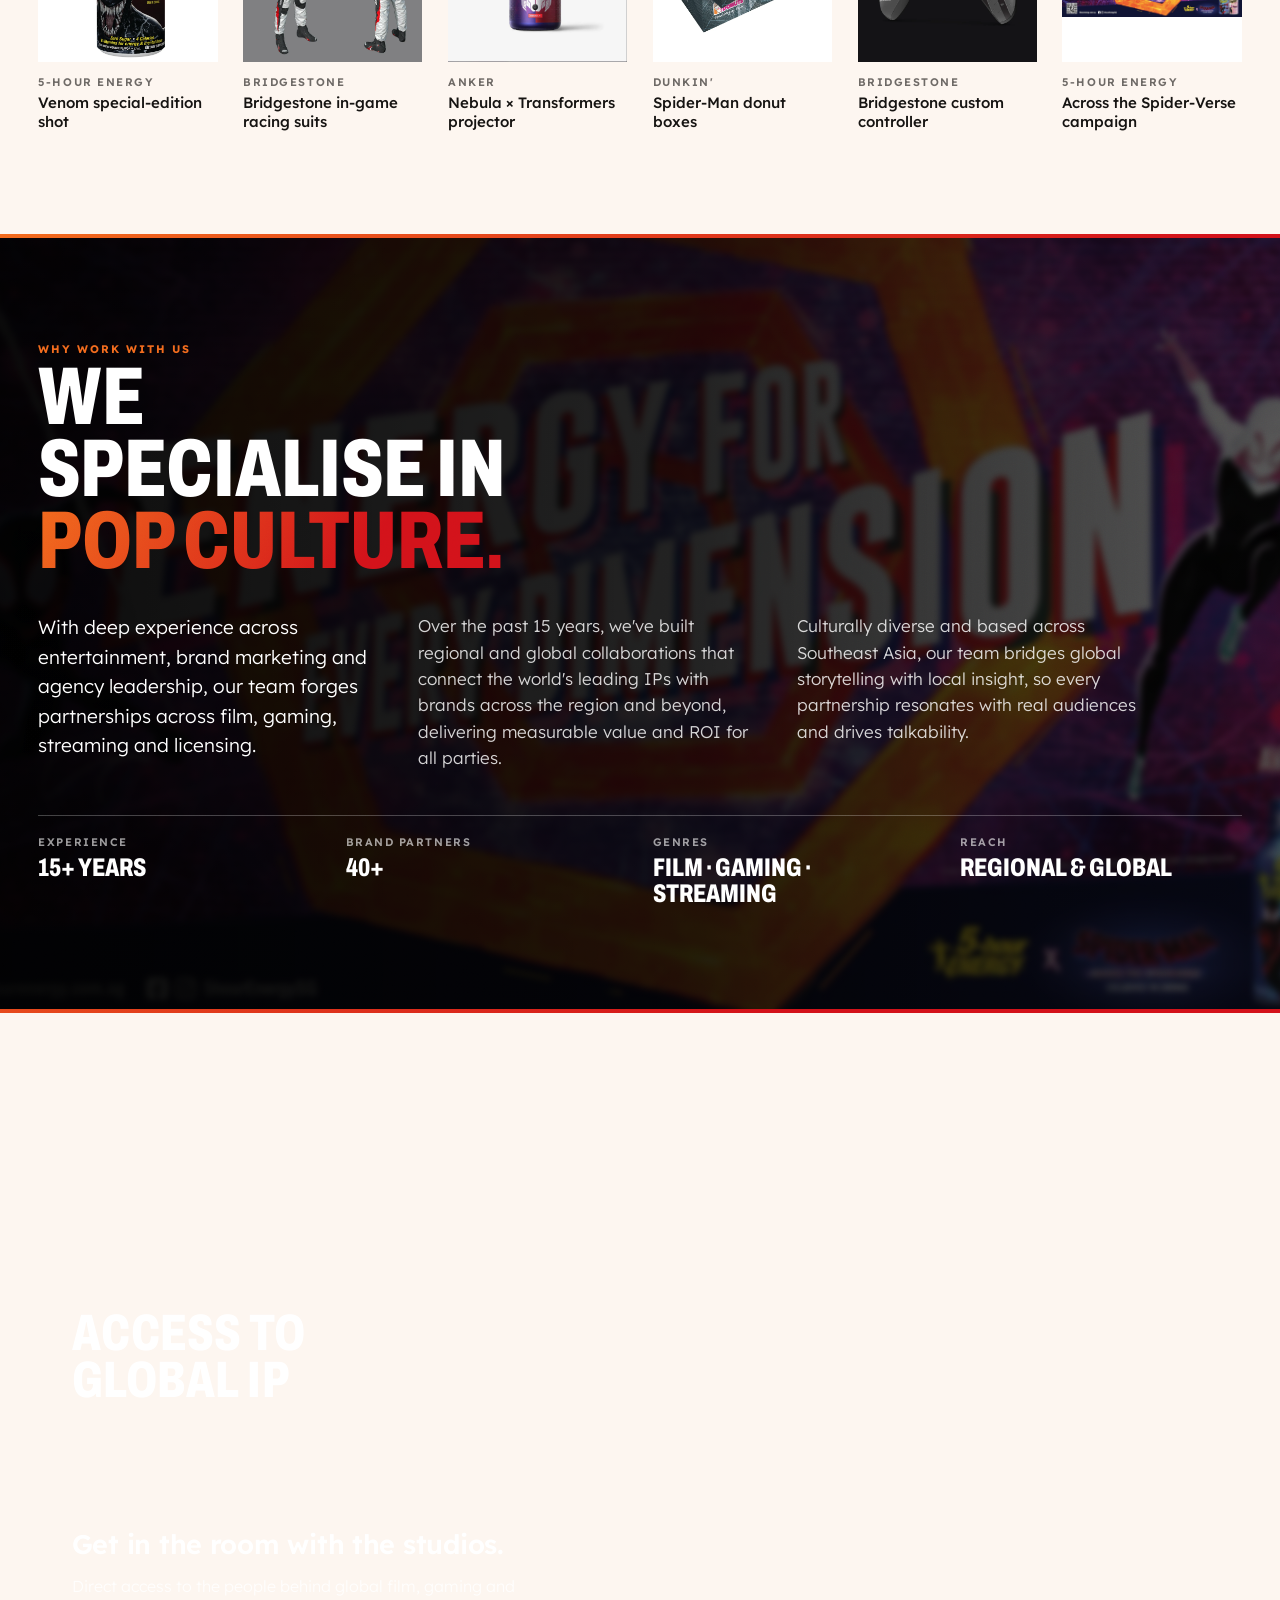
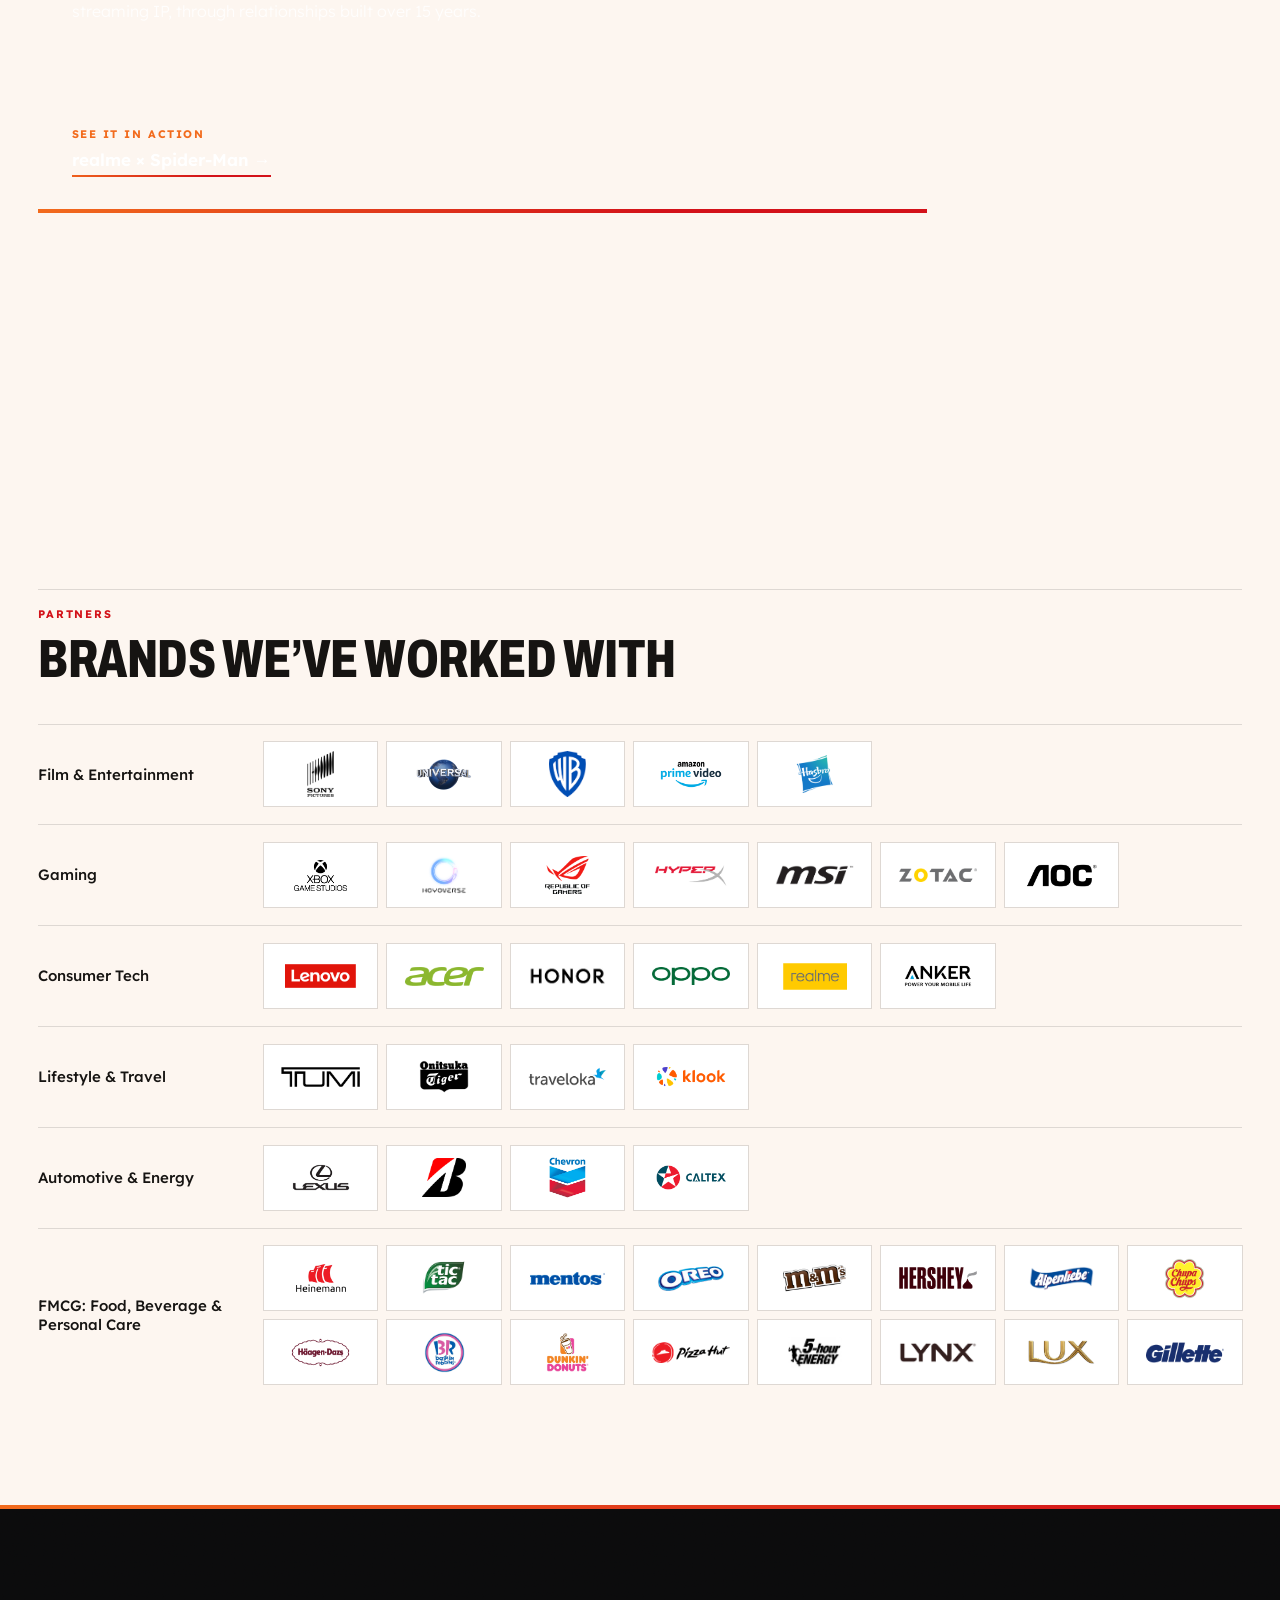
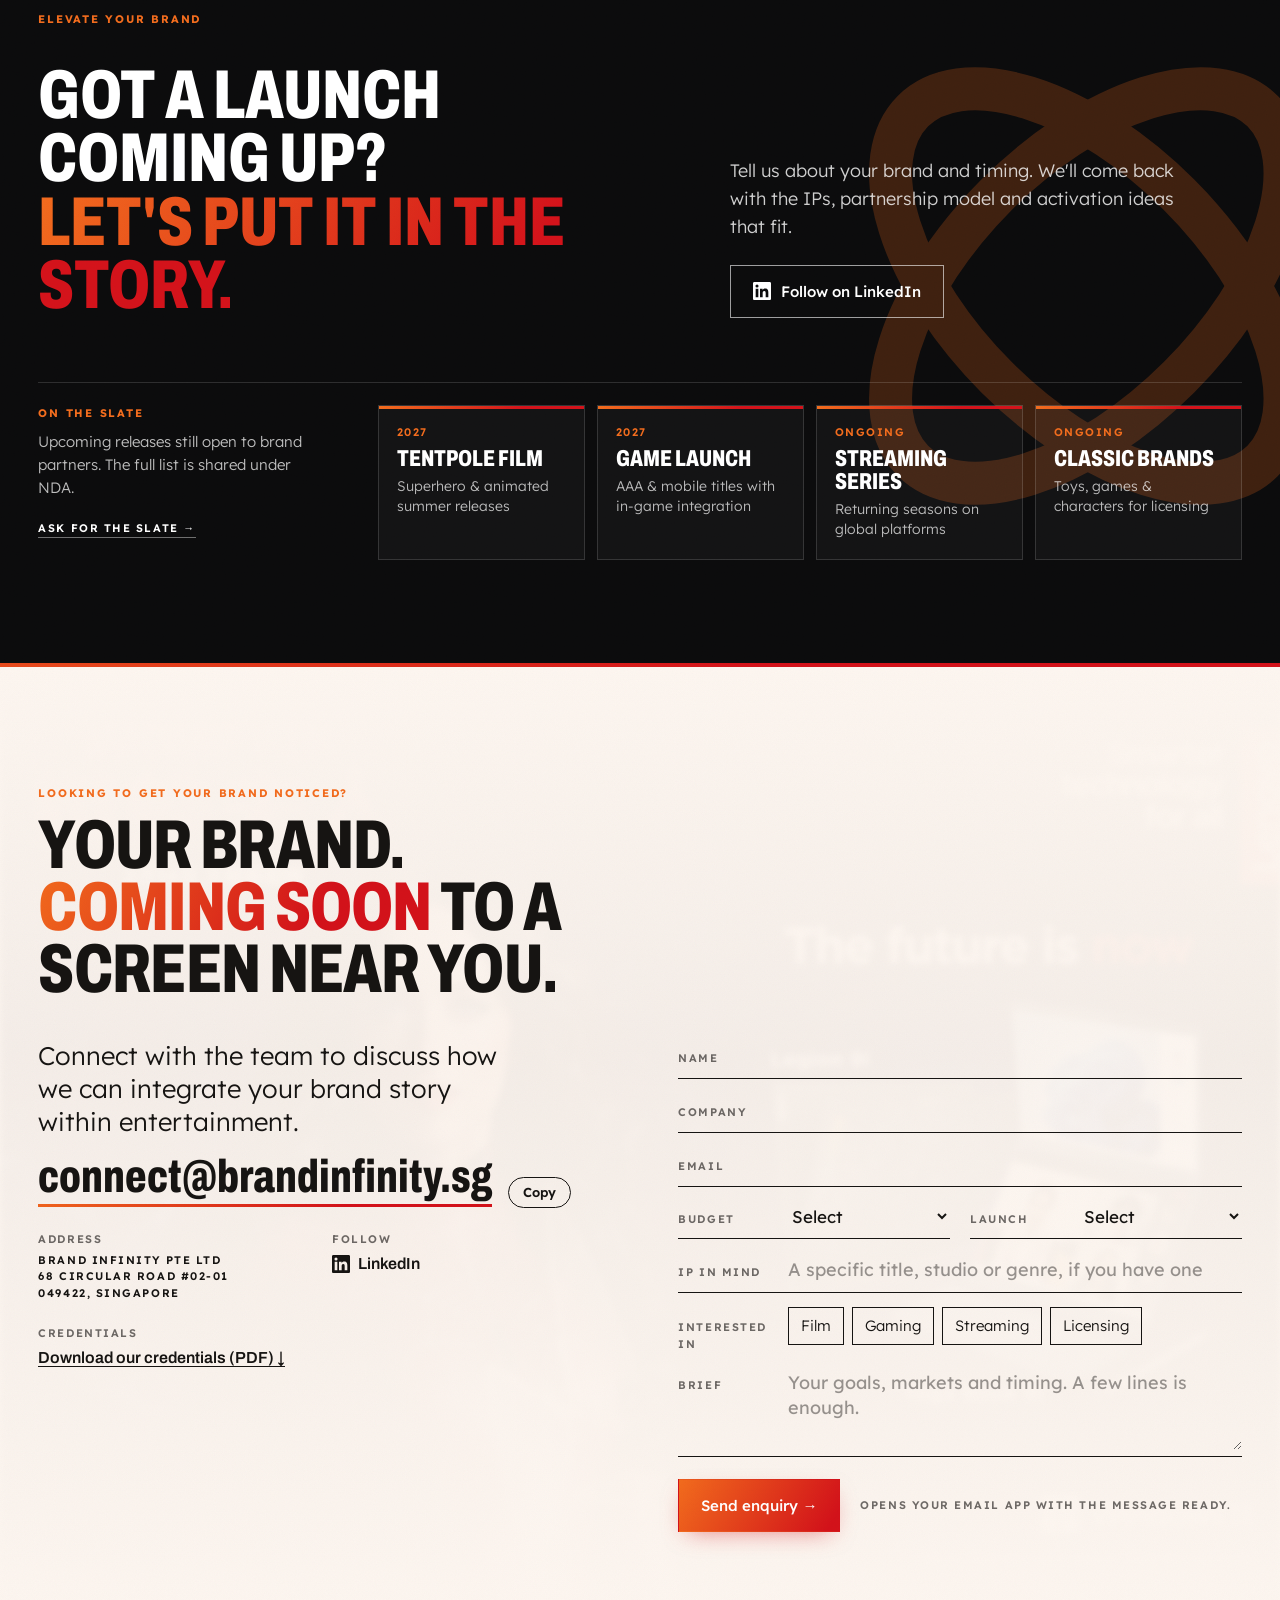
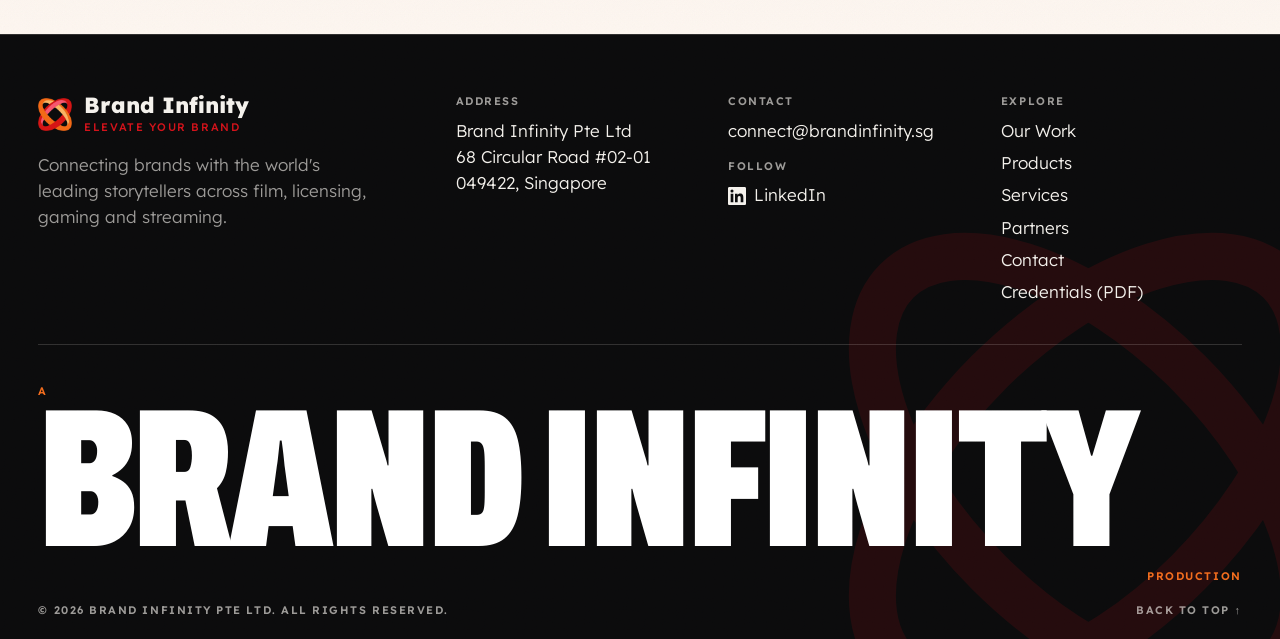
==== commit fdb9d0a0: "Review polish: consistent numbering, single-label show-all, marquee clone by script, copy-email butt" ====
--- a/index.html
+++ b/index.html
@@ -24,7 +24,7 @@
   <link rel="preconnect" href="https://fonts.googleapis.com">
   <link rel="preconnect" href="https://fonts.gstatic.com" crossorigin>
   <link href="https://fonts.googleapis.com/css2?family=Archivo:wdth,wght@62..125,300..900&family=Lexend:wght@300;400;500;600;700&display=swap" rel="stylesheet">
-  <link rel="stylesheet" href="styles.css?v=16">
+  <link rel="stylesheet" href="styles.css?v=19">
 </head>
 <body>
 <svg width="0" height="0" style="position:absolute" aria-hidden="true">
@@ -89,7 +89,7 @@
   <!-- IP TICKER -->
   <section class="ticker" aria-label="Entertainment IPs we've brought brands into">
     <p class="mono ticker-label" data-i18n="ticker">IPs we've brought brands into</p>
-    <div class="ticker-track"><div class="ticker-run"><span>Garfield</span><i aria-hidden="true"><svg class="ring" aria-hidden="true"><use href="#rings"/></svg></i><span>Spider-Man</span><i aria-hidden="true"><svg class="ring" aria-hidden="true"><use href="#rings"/></svg></i><span>Transformers</span><i aria-hidden="true"><svg class="ring" aria-hidden="true"><use href="#rings"/></svg></i><span>Monopoly</span><i aria-hidden="true"><svg class="ring" aria-hidden="true"><use href="#rings"/></svg></i><span>Venom</span><i aria-hidden="true"><svg class="ring" aria-hidden="true"><use href="#rings"/></svg></i><span>Cinderella</span><i aria-hidden="true"><svg class="ring" aria-hidden="true"><use href="#rings"/></svg></i><span>Bullet Train</span><i aria-hidden="true"><svg class="ring" aria-hidden="true"><use href="#rings"/></svg></i><span>DC Super-Pets</span><i aria-hidden="true"><svg class="ring" aria-hidden="true"><use href="#rings"/></svg></i><span>Mobile Legends</span><i aria-hidden="true"><svg class="ring" aria-hidden="true"><use href="#rings"/></svg></i><span>Madame Web</span><i aria-hidden="true"><svg class="ring" aria-hidden="true"><use href="#rings"/></svg></i><span>Spider-Verse</span><i aria-hidden="true"><svg class="ring" aria-hidden="true"><use href="#rings"/></svg></i></div><div class="ticker-run" aria-hidden="true"><span>Garfield</span><i aria-hidden="true"><svg class="ring" aria-hidden="true"><use href="#rings"/></svg></i><span>Spider-Man</span><i aria-hidden="true"><svg class="ring" aria-hidden="true"><use href="#rings"/></svg></i><span>Transformers</span><i aria-hidden="true"><svg class="ring" aria-hidden="true"><use href="#rings"/></svg></i><span>Monopoly</span><i aria-hidden="true"><svg class="ring" aria-hidden="true"><use href="#rings"/></svg></i><span>Venom</span><i aria-hidden="true"><svg class="ring" aria-hidden="true"><use href="#rings"/></svg></i><span>Cinderella</span><i aria-hidden="true"><svg class="ring" aria-hidden="true"><use href="#rings"/></svg></i><span>Bullet Train</span><i aria-hidden="true"><svg class="ring" aria-hidden="true"><use href="#rings"/></svg></i><span>DC Super-Pets</span><i aria-hidden="true"><svg class="ring" aria-hidden="true"><use href="#rings"/></svg></i><span>Mobile Legends</span><i aria-hidden="true"><svg class="ring" aria-hidden="true"><use href="#rings"/></svg></i><span>Madame Web</span><i aria-hidden="true"><svg class="ring" aria-hidden="true"><use href="#rings"/></svg></i><span>Spider-Verse</span><i aria-hidden="true"><svg class="ring" aria-hidden="true"><use href="#rings"/></svg></i></div></div>
+    <div class="ticker-track"><div class="ticker-run"><span>Garfield</span><i aria-hidden="true"><svg class="ring" aria-hidden="true"><use href="#rings"/></svg></i><span>Spider-Man</span><i aria-hidden="true"><svg class="ring" aria-hidden="true"><use href="#rings"/></svg></i><span>Transformers</span><i aria-hidden="true"><svg class="ring" aria-hidden="true"><use href="#rings"/></svg></i><span>Monopoly</span><i aria-hidden="true"><svg class="ring" aria-hidden="true"><use href="#rings"/></svg></i><span>Venom</span><i aria-hidden="true"><svg class="ring" aria-hidden="true"><use href="#rings"/></svg></i><span>Cinderella</span><i aria-hidden="true"><svg class="ring" aria-hidden="true"><use href="#rings"/></svg></i><span>Bullet Train</span><i aria-hidden="true"><svg class="ring" aria-hidden="true"><use href="#rings"/></svg></i><span>DC Super-Pets</span><i aria-hidden="true"><svg class="ring" aria-hidden="true"><use href="#rings"/></svg></i><span>Mobile Legends</span><i aria-hidden="true"><svg class="ring" aria-hidden="true"><use href="#rings"/></svg></i><span>Madame Web</span><i aria-hidden="true"><svg class="ring" aria-hidden="true"><use href="#rings"/></svg></i><span>Spider-Verse</span><i aria-hidden="true"><svg class="ring" aria-hidden="true"><use href="#rings"/></svg></i></div></div></div>
   </section>
 
   <!-- 01 WORK -->
@@ -277,7 +277,6 @@
       <div class="cta-band-side">
         <p data-i18n="band.p">Tell us about your brand and timing. We'll come back with the IPs, partnership model and activation ideas that fit.</p>
         <div class="cta-band-btns">
-          <a class="btn btn-primary" href="#contact" data-i18n="cta.start">Start a project</a>
           <a class="btn btn-ghost-light" href="https://www.linkedin.com/company/brand-infinity/" target="_blank" rel="noopener"><svg viewBox="0 0 24 24" width="18" height="18" aria-hidden="true" fill="currentColor"><path d="M20.45 20.45h-3.56v-5.57c0-1.33-.02-3.04-1.85-3.04-1.86 0-2.14 1.45-2.14 2.94v5.67H9.34V9h3.42v1.56h.05c.48-.9 1.64-1.85 3.37-1.85 3.6 0 4.27 2.37 4.27 5.46v6.28zM5.34 7.43a2.06 2.06 0 1 1 0-4.13 2.06 2.06 0 0 1 0 4.13zM7.12 20.45H3.56V9h3.56v11.45zM22.22 0H1.77C.79 0 0 .77 0 1.73v20.54C0 23.23.79 24 1.77 24h20.45c.98 0 1.78-.77 1.78-1.73V1.73C24 .77 23.2 0 22.22 0z"/></svg> <span data-i18n="cta.follow">Follow on LinkedIn</span></a>
         </div>
       </div>
@@ -294,7 +293,7 @@
 
   <!-- 06 CONTACT: coming soon -->
   <section class="sec contact dark grain poster" id="contact">
-    <div class="poster-bg" aria-hidden="true"><img src="assets/work/realme-spiderman.webp" alt=""></div>
+    <div class="poster-bg" aria-hidden="true"><img src="assets/work/lenovo-madameweb.webp" alt=""></div>
     <div class="wrap">
       <header class="sec-head">
         <p class="mono sec-kicker" data-i18n="contact.k">Looking to get your brand noticed?</p>
@@ -303,7 +302,7 @@
       <div class="contact-cols">
         <div class="contact-info">
           <p class="contact-lead" data-i18n="contact.lead">Connect with the team to discuss how we can integrate your brand story within entertainment.</p>
-          <a class="big-mail" href="mailto:connect@brandinfinity.sg">connect@brandinfinity.sg</a>
+          <div class="mail-row"><a class="big-mail" href="mailto:connect@brandinfinity.sg">connect@brandinfinity.sg</a><button type="button" class="copy-mail" id="copyMail" data-i18n="Copy">Copy</button></div>
           <div class="contact-meta">
             <p class="mono"><span class="k" data-i18n="f.address">Address</span>Brand Infinity Pte Ltd<br>68 Circular Road #02-01<br>049422, Singapore</p>
             <p class="mono"><span class="k" data-i18n="f.follow">Follow</span><a class="li-link" href="https://www.linkedin.com/company/brand-infinity/" target="_blank" rel="noopener"><svg viewBox="0 0 24 24" width="18" height="18" aria-hidden="true" fill="currentColor"><path d="M20.45 20.45h-3.56v-5.57c0-1.33-.02-3.04-1.85-3.04-1.86 0-2.14 1.45-2.14 2.94v5.67H9.34V9h3.42v1.56h.05c.48-.9 1.64-1.85 3.37-1.85 3.6 0 4.27 2.37 4.27 5.46v6.28zM5.34 7.43a2.06 2.06 0 1 1 0-4.13 2.06 2.06 0 0 1 0 4.13zM7.12 20.45H3.56V9h3.56v11.45zM22.22 0H1.77C.79 0 0 .77 0 1.73v20.54C0 23.23.79 24 1.77 24h20.45c.98 0 1.78-.77 1.78-1.73V1.73C24 .77 23.2 0 22.22 0z"/></svg> LinkedIn</a></p>
@@ -318,7 +317,7 @@
             <label><span class="mono" data-i18n="form.budget">Budget</span><select name="budget"><option value="" data-i18n="form.select">Select</option><option>Under S$50k</option><option>S$50k – 150k</option><option>S$150k – 500k</option><option>S$500k+</option><option value="Not sure yet" data-i18n="form.unsure">Not sure yet</option></select></label>
             <label><span class="mono" data-i18n="form.timing">Launch</span><select name="timing"><option value="" data-i18n="form.select">Select</option><option value="Within 3 months" data-i18n="form.t1">Within 3 months</option><option value="3–6 months" data-i18n="form.t2">3–6 months</option><option value="6–12 months" data-i18n="form.t3">6–12 months</option><option value="12+ months" data-i18n="form.t4">12+ months</option></select></label>
           </div>
-          <label><span class="mono" data-i18n="form.ip">IP in mind</span><input name="ip" autocomplete="off" data-i18n-ph="form.ipph" placeholder="e.g. a film, game or character (optional)"></label>
+          <label><span class="mono" data-i18n="form.ip">IP in mind</span><input name="ip" autocomplete="off" data-i18n-ph="form.ipph" placeholder="A specific title, studio or genre, if you have one"></label>
           <fieldset>
             <legend class="mono" data-i18n="form.interest">Interested in</legend>
             <div class="checks">
@@ -328,7 +327,7 @@
               <label><input type="checkbox" name="interest" value="Licensing"><span data-i18n="kw.licensing">Licensing</span></label>
             </div>
           </fieldset>
-          <label><span class="mono" data-i18n="form.brief">Brief</span><textarea name="message" rows="3" required></textarea></label>
+          <label><span class="mono" data-i18n="form.brief">Brief</span><textarea name="message" rows="3" required data-i18n-ph="form.briefph" placeholder="Your goals, markets and timing. A few lines is enough."></textarea></label>
           <div class="form-foot">
             <button type="submit" class="btn btn-primary" data-i18n="form.send">Send enquiry →</button>
             <p class="mono muted" id="formNote" aria-live="polite"></p>
@@ -396,8 +395,8 @@
   <div class="reel-dots" id="reelDots"></div>
 </div>
 
-<script src="projects.js?v=16"></script>
-<script src="i18n.js?v=16"></script>
-<script src="main.js?v=16"></script>
+<script src="projects.js?v=19"></script>
+<script src="i18n.js?v=19"></script>
+<script src="main.js?v=19"></script>
 </body>
 </html>
--- a/styles.css
+++ b/styles.css
@@ -1094,3 +1094,19 @@
 /* Sturdier than vertical writing-mode (depends on font support): one upright character per line */
 html[data-lang="zh"] .svx-p:not(.is-on) .svx-t, html[data-lang="ja"] .svx-p:not(.is-on) .svx-t, html[data-lang="ko"] .svx-p:not(.is-on) .svx-t {
   writing-mode: horizontal-tb; transform: none; width: 1.05em; white-space: normal; word-break: break-all; line-height: 1.12; text-align: center; letter-spacing: 0; }
+
+/* Round 19: polish from review */
+/* Hero: extra shade behind the headline column so the type never fights the footage */
+.hero-shade { background:
+  linear-gradient(90deg, rgba(10,10,12,.78) 0%, rgba(10,10,12,.45) 45%, rgba(10,10,12,0) 75%),
+  linear-gradient(to top, rgba(10,10,12,.94) 0%, rgba(10,10,12,.62) 40%, rgba(10,10,12,.42) 100%) !important; }
+@media (max-width: 760px) { .hero-shade { background: linear-gradient(to top, rgba(10,10,12,.95) 0%, rgba(10,10,12,.72) 45%, rgba(10,10,12,.6) 100%) !important; } }
+.show-all [hidden] { display: none !important; }
+
+/* Email + copy button */
+.mail-row { display: flex; flex-wrap: wrap; align-items: center; gap: 10px 16px; }
+.copy-mail { padding: 8px 14px; border: 1px solid var(--ink); border-radius: 999px; font: 600 13px/1 var(--sans); color: var(--ink); background: transparent; cursor: pointer; transition: background .2s, color .2s, border-color .2s; }
+.copy-mail:hover { background: var(--ink); color: #fff; }
+.copy-mail.done { background: var(--red); border-color: var(--red); color: #fff; }
+.form textarea::placeholder { color: var(--ink-2); opacity: .7; }
+html:not([data-theme="dark"]) .poster-bg img { opacity: .12 !important; filter: blur(3px) saturate(1.1) !important; }
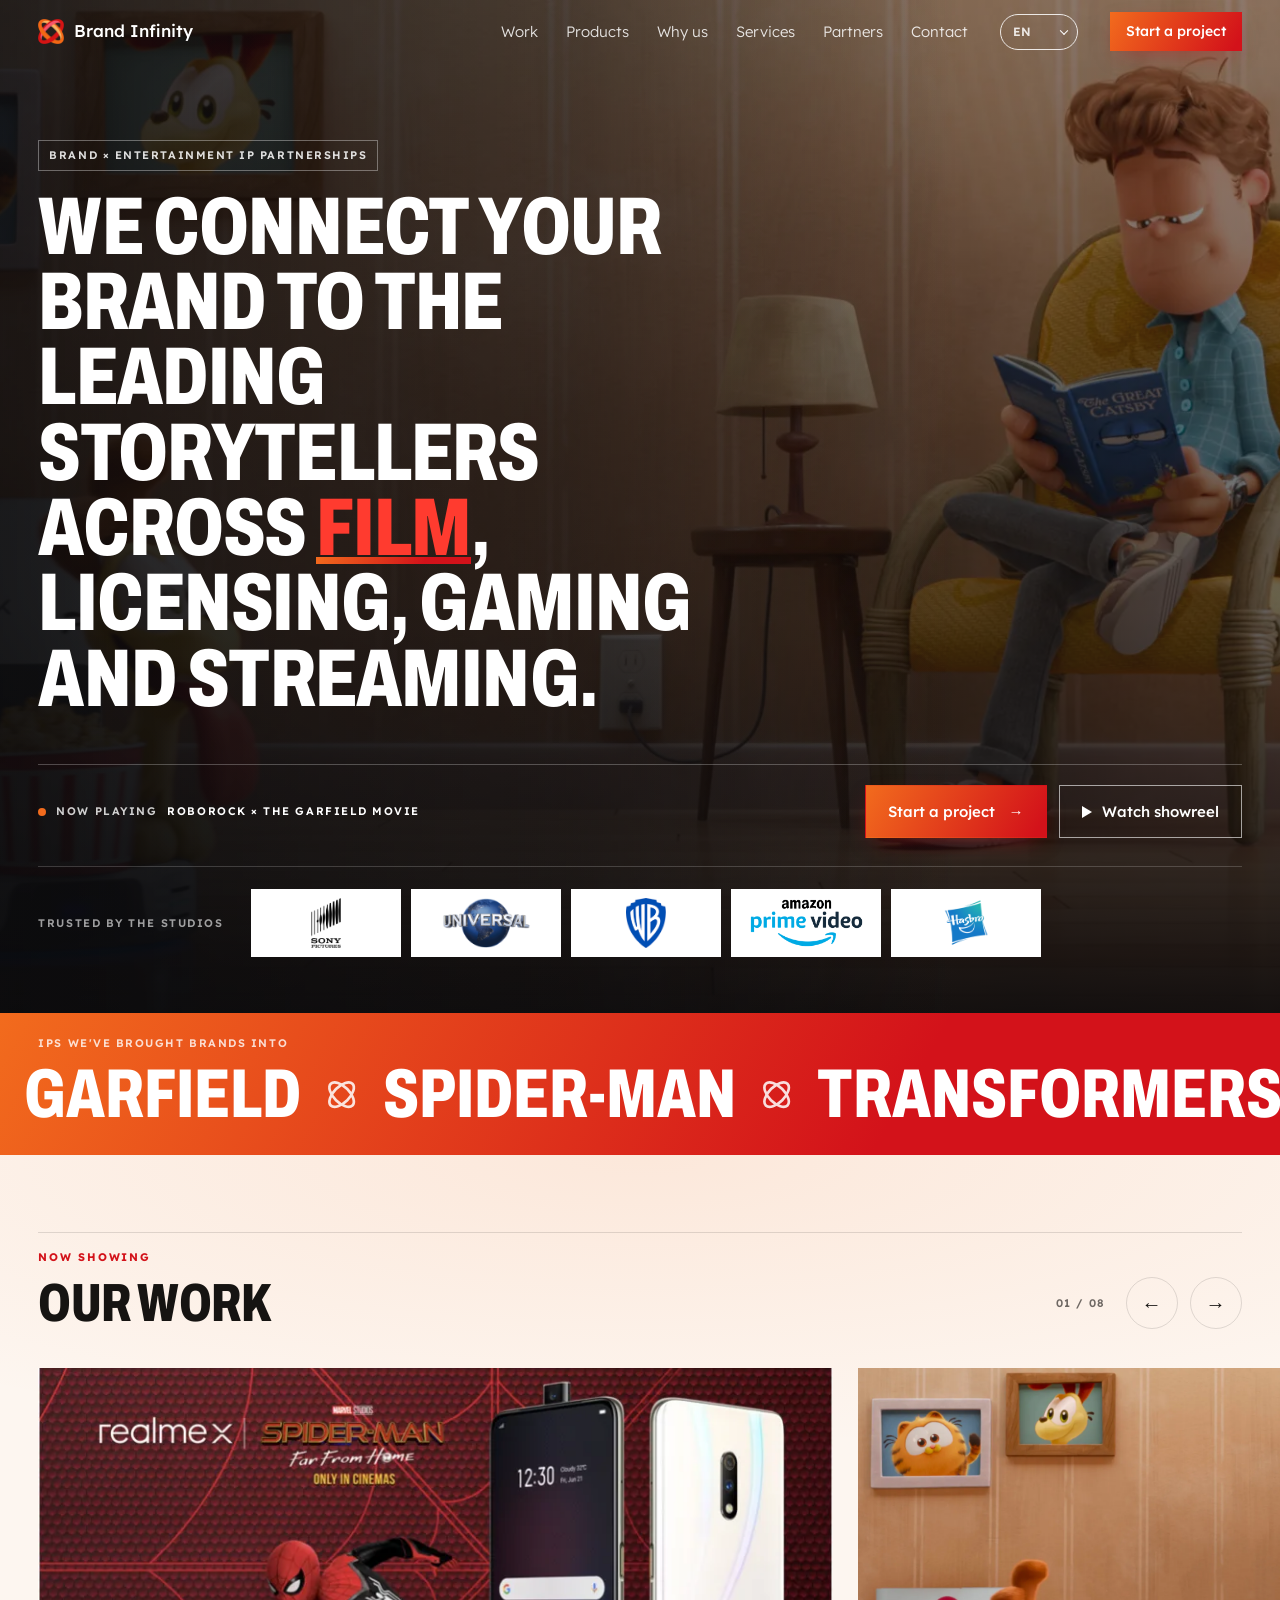
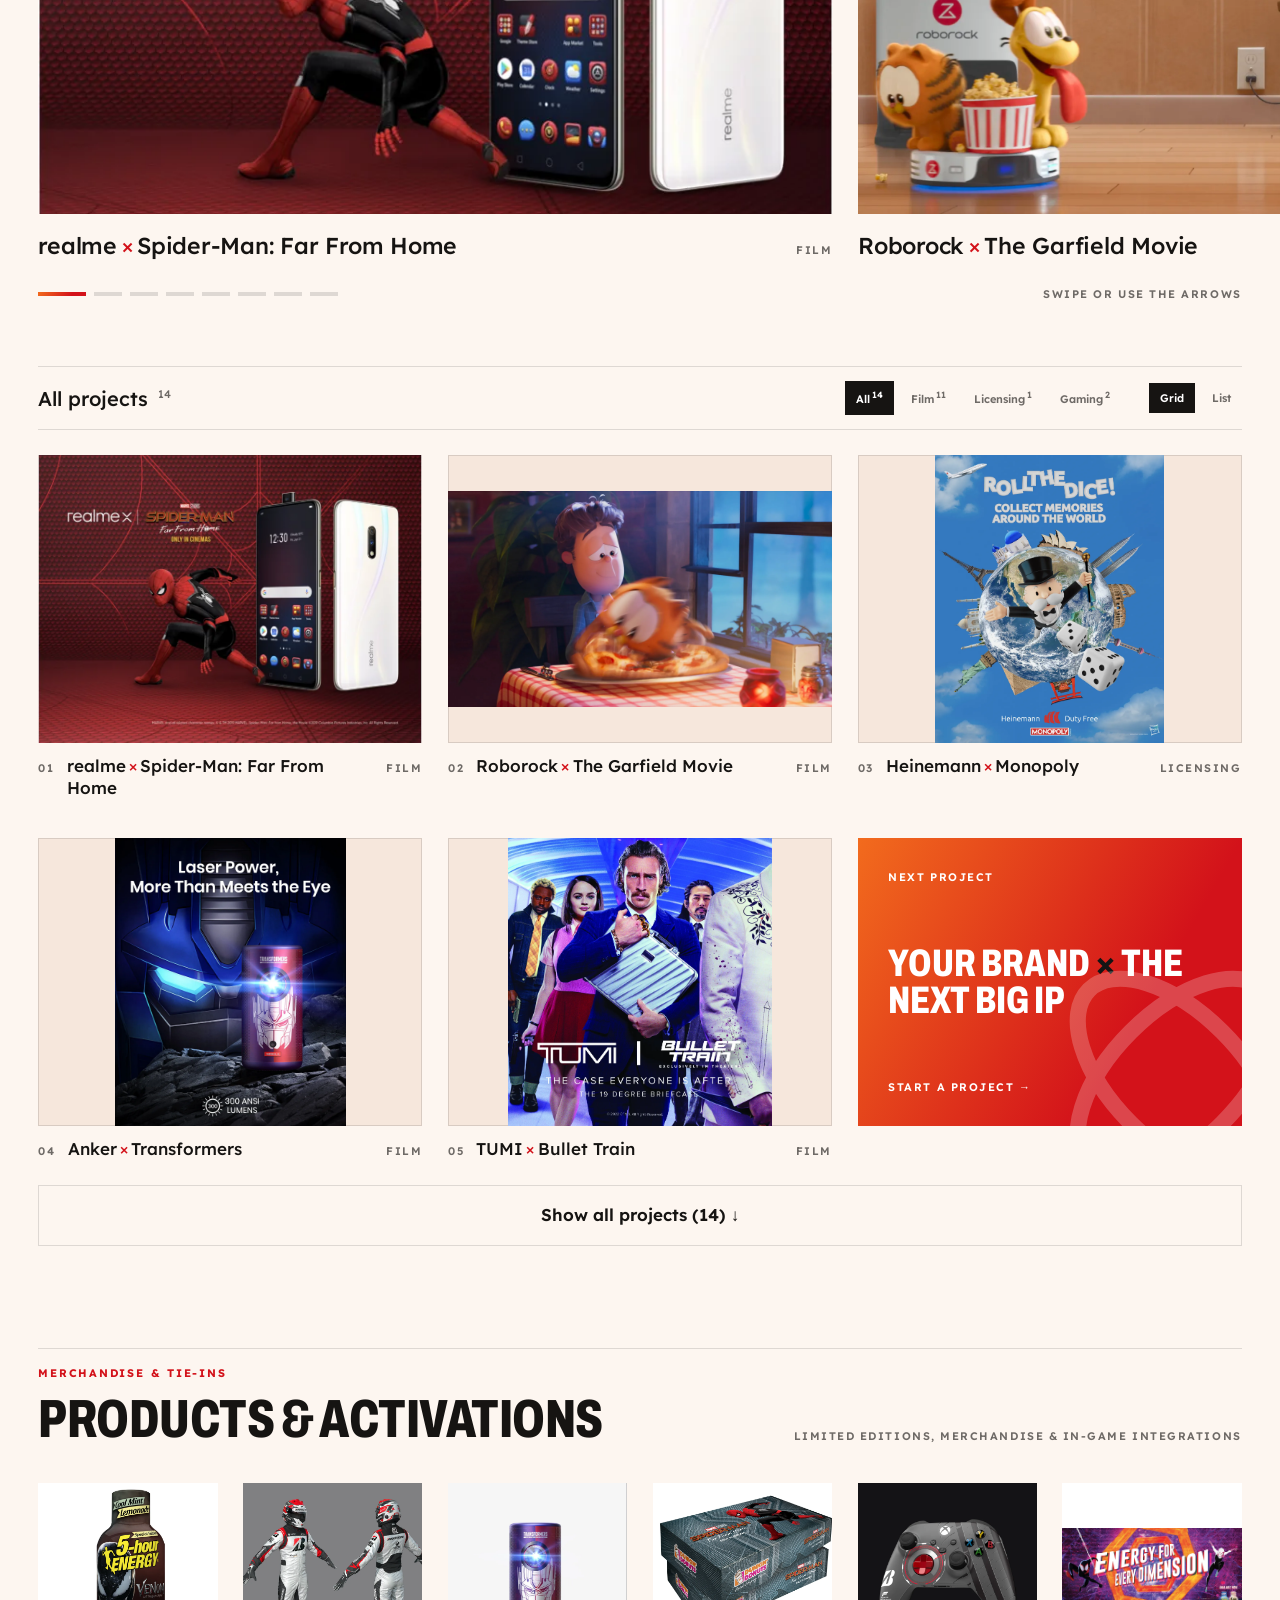
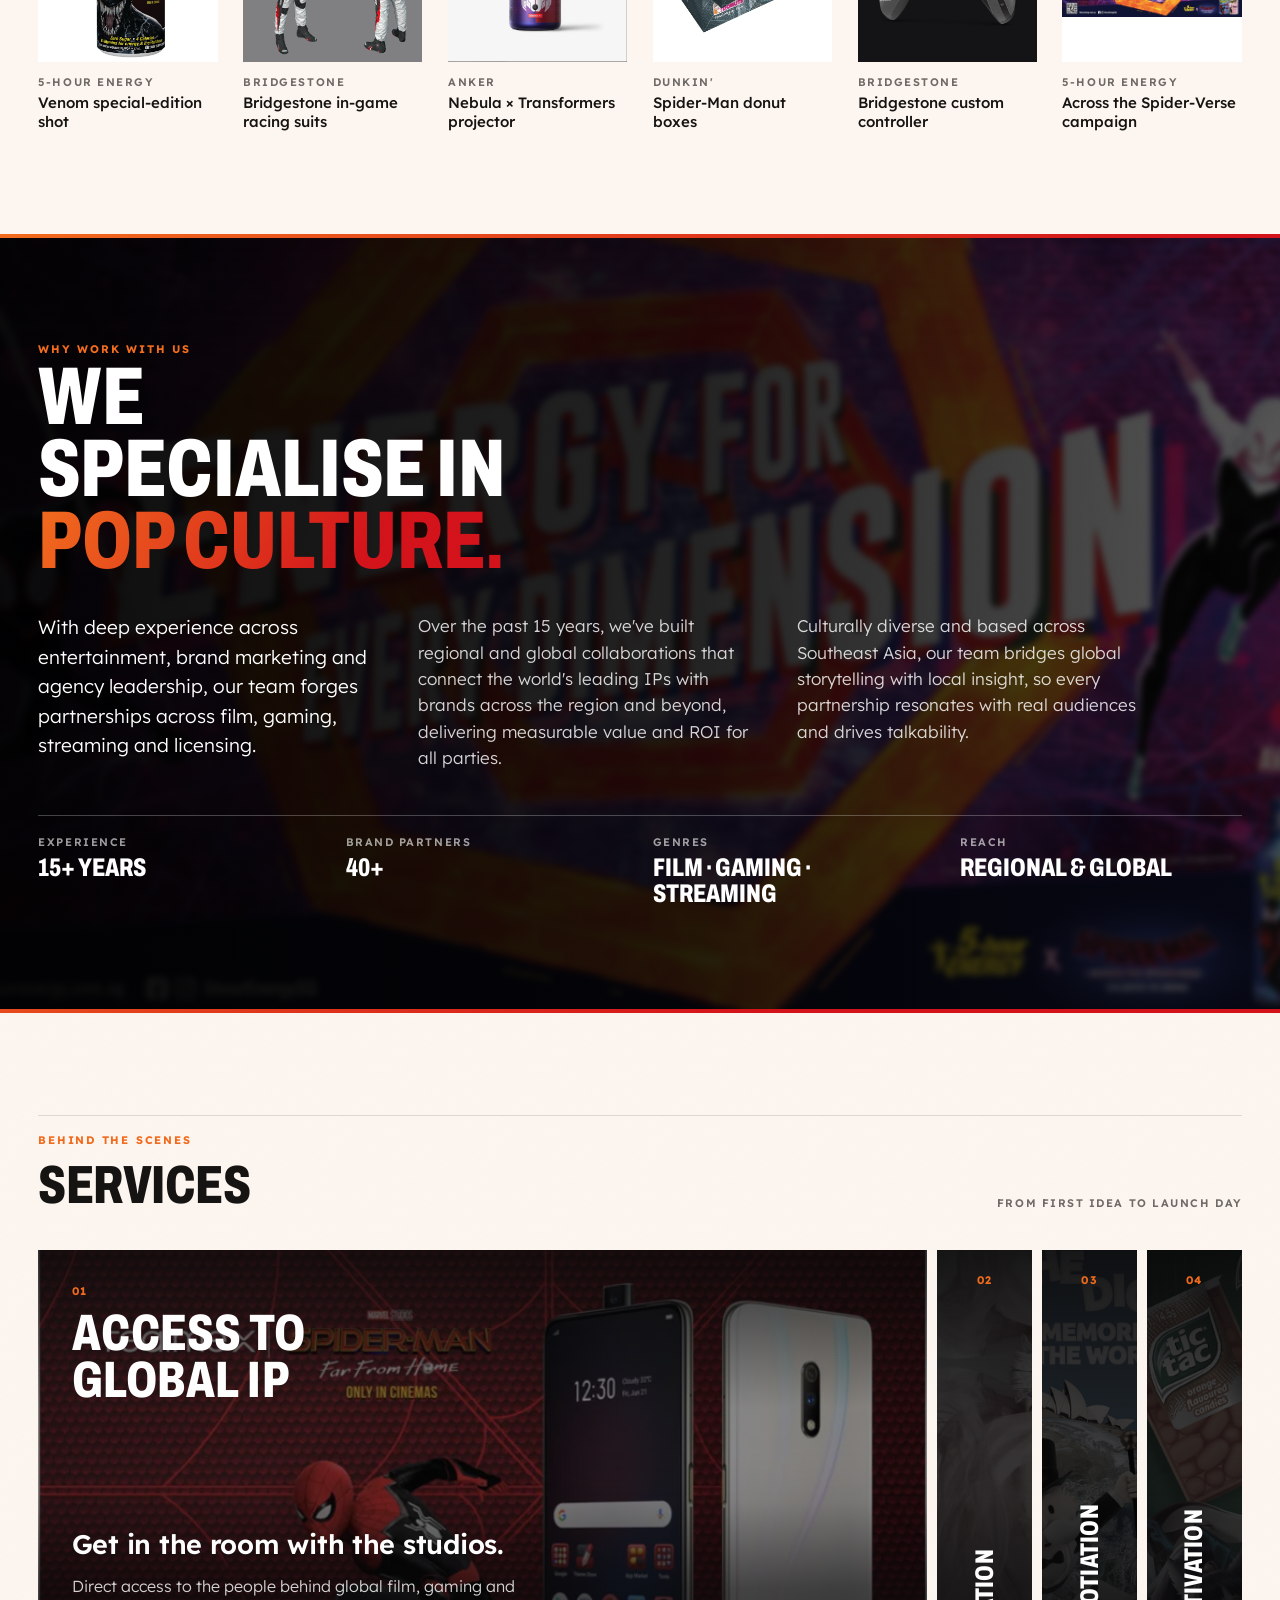
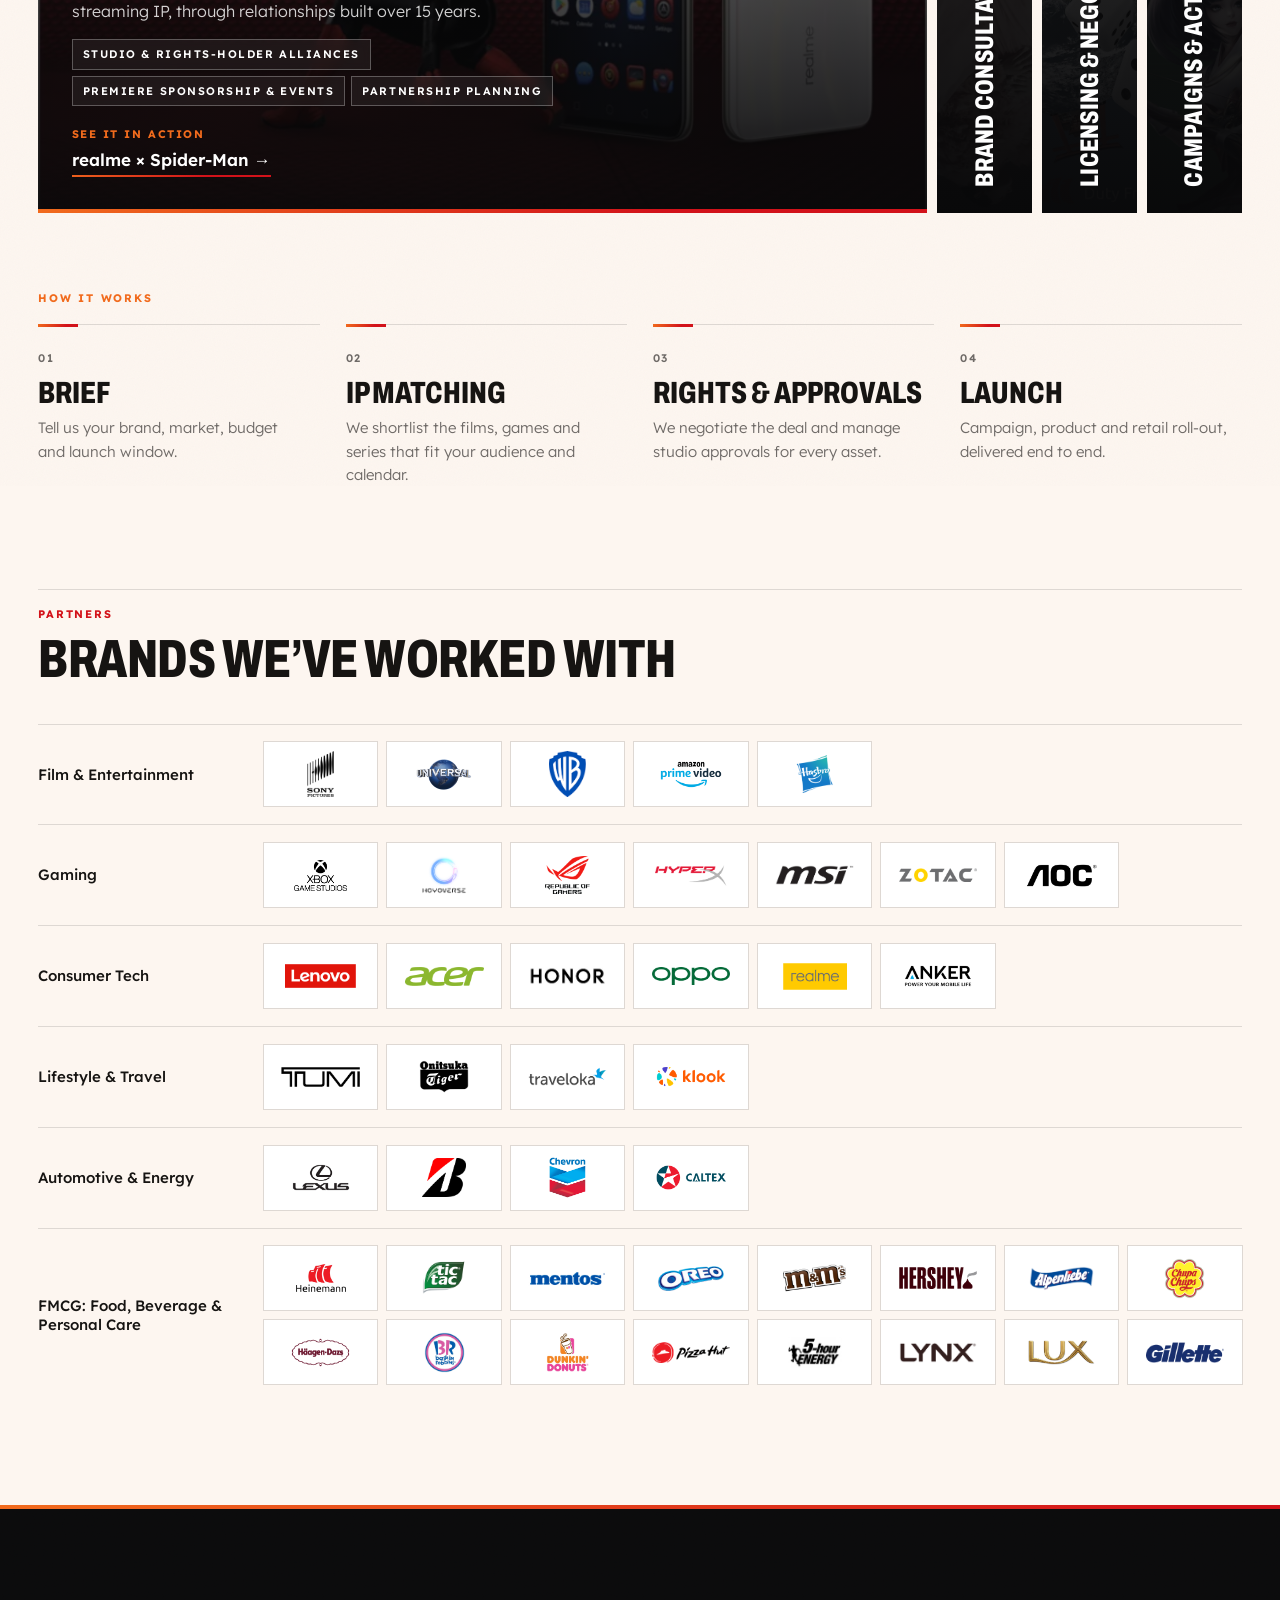
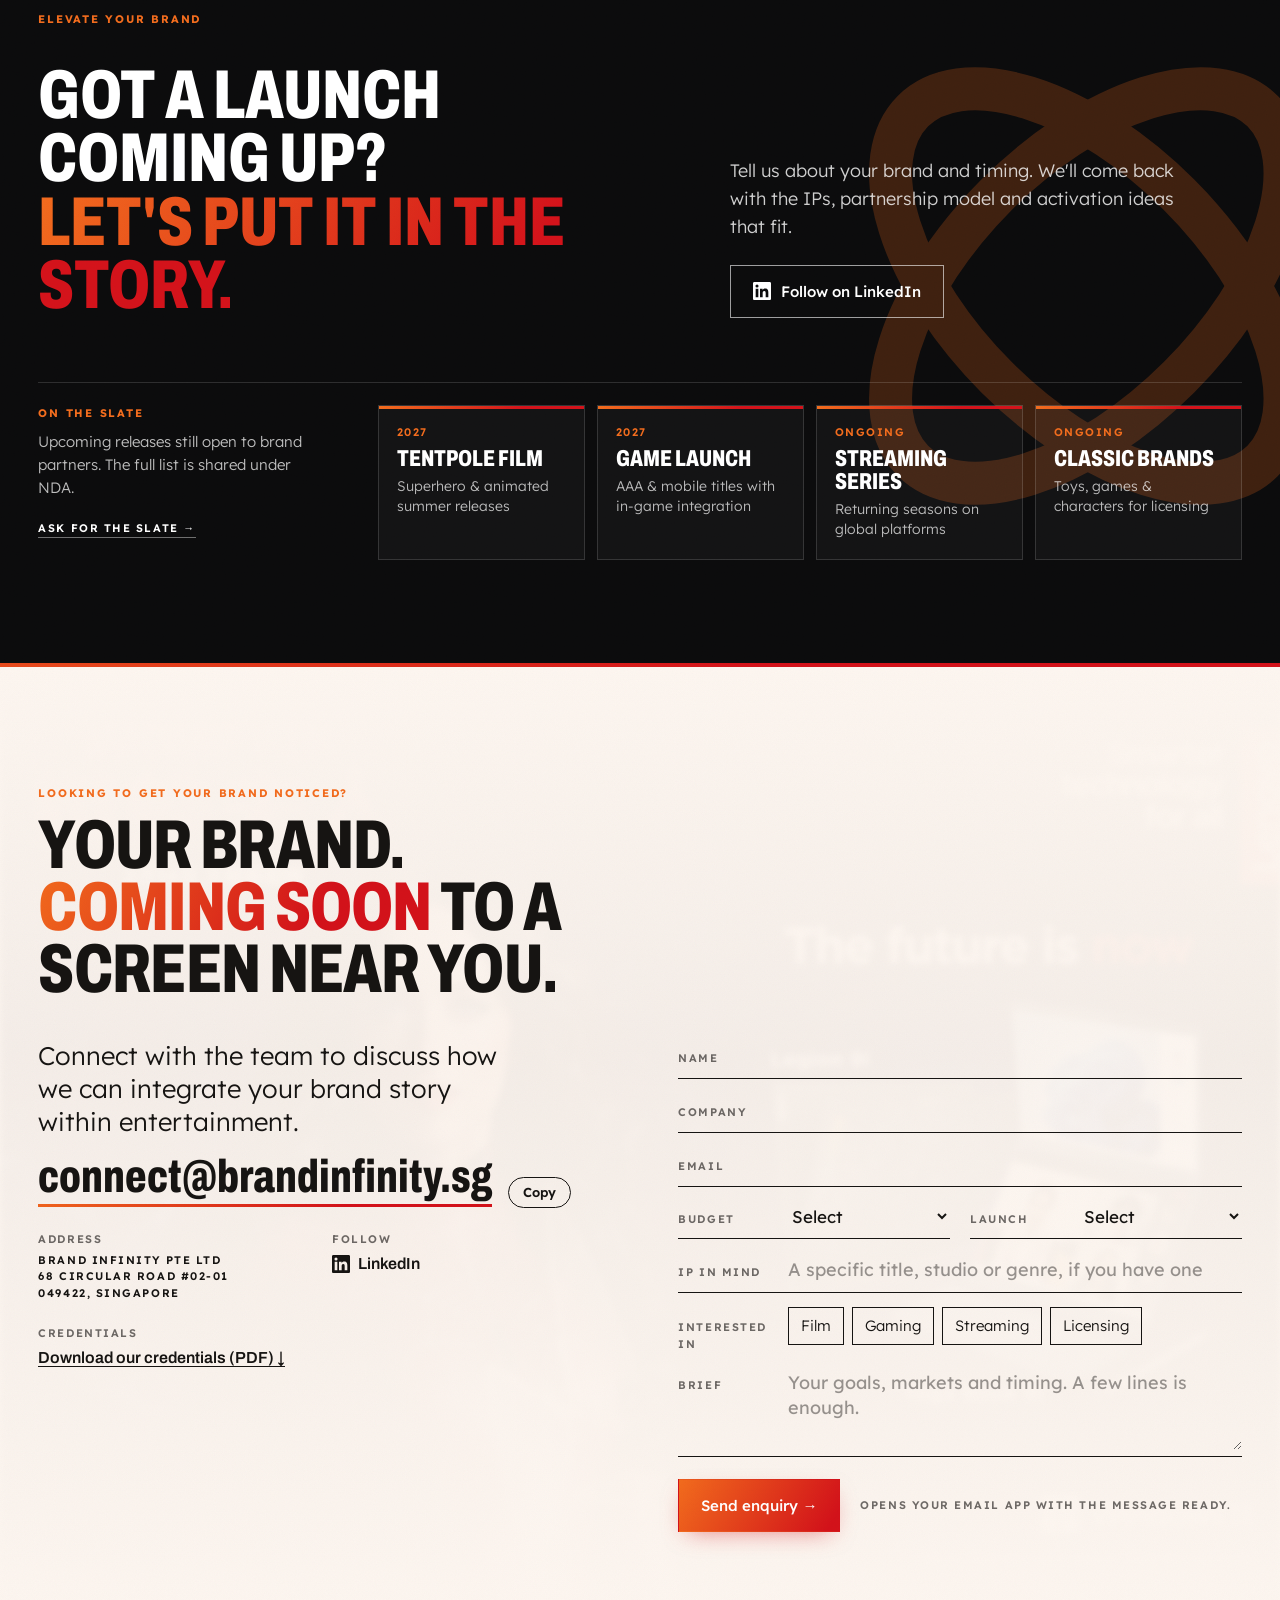
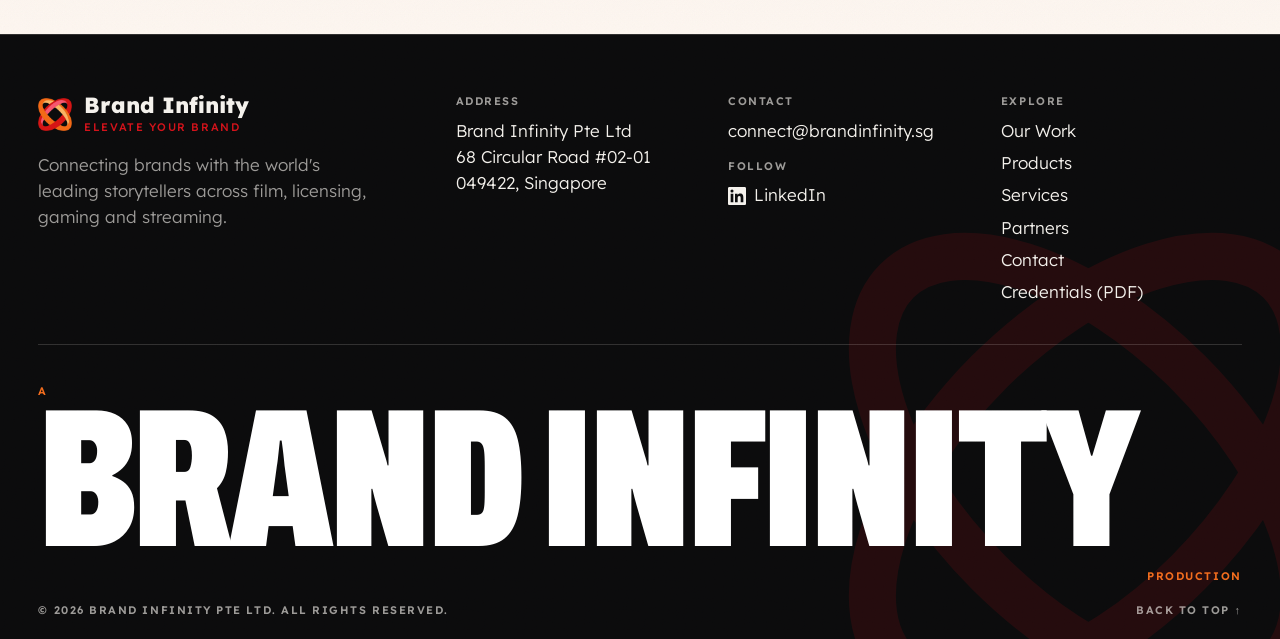
==== commit 1a77db15: "Add opt-in cinema/ticketing look (?look=cinema): marquee bulbs, letter-board titles, admit-one ticke" ====
--- a/index.html
+++ b/index.html
@@ -25,6 +25,8 @@
   <link rel="preconnect" href="https://fonts.gstatic.com" crossorigin>
   <link href="https://fonts.googleapis.com/css2?family=Archivo:wdth,wght@62..125,300..900&family=Lexend:wght@300;400;500;600;700&display=swap" rel="stylesheet">
   <link rel="stylesheet" href="styles.css?v=19">
+  <link rel="stylesheet" href="cinema.css?v=19">
+  <script>try{var lk=new URLSearchParams(location.search).get("look");if(lk==="cinema")document.documentElement.dataset.look="cinema"}catch(e){}</script>
 </head>
 <body>
 <svg width="0" height="0" style="position:absolute" aria-hidden="true">
--- a/cinema.css
+++ b/cinema.css
@@ -0,0 +1,199 @@
+/* ==========================================================================
+   CINEMA LOOK (opt-in): add ?look=cinema to the URL.
+   Marquee bulbs, letter-board titles, admit-one tickets, booking-form contact.
+   Everything is scoped to html[data-look="cinema"], so the default site is untouched.
+   ========================================================================== */
+html[data-look="cinema"] {
+  --ticket: #fffaf1;
+  --ticket-ink: #1a1512;
+  --perf: rgba(26, 21, 18, .26);
+  --bulb: #ffd27a;
+  --bulb-glow: rgba(255, 178, 74, .9);
+}
+
+/* ---------- Marquee bulbs around the hero label ---------- */
+html[data-look="cinema"] .hero-eyebrow {
+  position: relative; border: 0 !important; background: #2a0b0b; color: #ffe8bd;
+  padding: 11px 20px !important; border-radius: 6px; letter-spacing: .2em; margin-bottom: 26px;
+  box-shadow: 0 0 0 1px rgba(255, 210, 122, .25), 0 0 40px -10px rgba(255, 160, 60, .6);
+}
+html[data-look="cinema"] .hero-eyebrow::before {
+  content: ""; position: absolute; inset: -8px; border-radius: 11px; padding: 8px; pointer-events: none;
+  background: radial-gradient(circle, var(--bulb) 0 2.3px, rgba(255, 210, 122, .18) 3.2px, transparent 4px) 0 0 / 12px 12px;
+  -webkit-mask: linear-gradient(#000 0 0) content-box, linear-gradient(#000 0 0); -webkit-mask-composite: xor;
+  mask: linear-gradient(#000 0 0) content-box exclude, linear-gradient(#000 0 0);
+  filter: drop-shadow(0 0 3px var(--bulb-glow));
+  animation: ci-chase 1.1s steps(2) infinite;
+}
+@keyframes ci-chase { to { background-position: 6px 0; } }
+
+/* ---------- IP strip as a lit marquee sign ---------- */
+html[data-look="cinema"] .ticker { position: relative; background: radial-gradient(120% 140% at 50% 50%, #3a0c0e 0%, #160506 70%) !important; padding: 34px 0 36px; }
+html[data-look="cinema"] .ticker::before, html[data-look="cinema"] .ticker::after {
+  content: ""; position: absolute; left: 0; right: 0; height: 12px; pointer-events: none;
+  background: radial-gradient(circle, var(--bulb) 0 2.5px, transparent 3.6px) 0 50% / 18px 12px repeat-x;
+  filter: drop-shadow(0 0 4px var(--bulb-glow));
+  animation: ci-chase-x 1s steps(2) infinite;
+}
+html[data-look="cinema"] .ticker::before { top: 8px; }
+html[data-look="cinema"] .ticker::after { bottom: 8px; animation-direction: reverse; }
+@keyframes ci-chase-x { to { background-position: 9px 50%; } }
+html[data-look="cinema"] .ticker-label { color: #ffcf8a !important; letter-spacing: .22em; }
+html[data-look="cinema"] .ticker-run span { color: #fff3dc; text-shadow: 0 0 18px rgba(255, 170, 70, .55), 0 0 2px rgba(255, 230, 190, .9); }
+html[data-look="cinema"] .ticker-run i { color: var(--bulb); }
+
+/* ---------- Section titles as a cinema letter board ---------- */
+html[data-look="cinema"] .sec .sec-title {
+  display: inline-block; justify-self: start; width: fit-content; max-width: 100%;
+  background-color: #141414;
+  background-image: repeating-linear-gradient(180deg, rgba(255, 255, 255, .055) 0 1px, transparent 1px 8px);
+  color: #fbf7ef; padding: .16em .38em .12em; border-radius: 5px;
+  box-shadow: inset 0 0 0 3px #262626, inset 0 0 0 4px #050505, 0 14px 30px -18px rgba(0, 0, 0, .7);
+  font-variation-settings: "wdth" 100 !important; font-weight: 700 !important; letter-spacing: .035em !important;
+  font-size: clamp(26px, 3.4vw, 50px) !important; line-height: 1.18 !important;
+}
+html[data-look="cinema"] .sec .sec-title span { -webkit-text-fill-color: initial; }
+html[data-look="cinema"] .sec-head { border-top: 0 !important; padding-top: 0 !important; }
+
+/* ---------- Ticket-shaped primary buttons ---------- */
+html[data-look="cinema"] .btn-primary,
+html[data-look="cinema"] .float-cta.btn-primary {
+  border-radius: 4px !important; padding-left: 26px !important; padding-right: 26px !important;
+  -webkit-mask: radial-gradient(circle 7px at 0 50%, transparent 6.5px, #000 7px) left / 51% 100% no-repeat,
+                radial-gradient(circle 7px at 100% 50%, transparent 6.5px, #000 7px) right / 51% 100% no-repeat;
+          mask: radial-gradient(circle 7px at 0 50%, transparent 6.5px, #000 7px) left / 51% 100% no-repeat,
+                radial-gradient(circle 7px at 100% 50%, transparent 6.5px, #000 7px) right / 51% 100% no-repeat;
+  outline: 1px dashed rgba(255, 255, 255, .45); outline-offset: -6px;
+}
+html[data-look="cinema"] .hdr-cta.btn-primary { padding-left: 20px !important; padding-right: 20px !important; }
+
+/* ---------- Carousel: each slide gets a ticket strip ---------- */
+html[data-look="cinema"] .slide { background: var(--ticket); border-radius: 10px; padding: 12px 12px 0; box-shadow: 0 18px 40px -28px rgba(0, 0, 0, .55); }
+html[data-look="cinema"] .slide .frame { border-radius: 5px; outline: 0; }
+html[data-look="cinema"] .slide-cap { position: relative; margin: 12px -12px 0; padding: 16px 22px 18px; border-top: 2px dashed var(--perf); }
+html[data-look="cinema"] .slide-cap::before, html[data-look="cinema"] .slide-cap::after {
+  content: ""; position: absolute; top: -12px; width: 22px; height: 22px; border-radius: 50%; background: var(--paper);
+}
+html[data-look="cinema"] .slide-cap::before { left: -11px; }
+html[data-look="cinema"] .slide-cap::after { right: -11px; }
+html[data-look="cinema"] .slide-cap .mono {
+  color: var(--red) !important; border: 1.5px solid currentColor; border-radius: 4px; padding: 5px 9px 4px;
+  transform: rotate(-4deg); font-weight: 700; letter-spacing: .14em;
+}
+
+/* ---------- All projects: admit-one tickets ---------- */
+html[data-look="cinema"] #grid .tile {
+  background: var(--ticket); border-radius: 10px; padding: 10px 10px 0;
+  box-shadow: 0 1px 0 rgba(0, 0, 0, .04), 0 14px 30px -22px rgba(0, 0, 0, .55);
+  transition: transform .3s cubic-bezier(.2, .7, .2, 1), box-shadow .3s;
+}
+html[data-look="cinema"] #grid .tile:hover { transform: translateY(-4px) rotate(-.6deg); box-shadow: 0 22px 40px -24px rgba(0, 0, 0, .6); }
+html[data-look="cinema"] #grid .tile .frame { border-radius: 5px; outline: 0; }
+html[data-look="cinema"] #grid .tile-cap {
+  position: relative; display: grid !important; grid-template-columns: minmax(0, 1fr) 54px; grid-template-rows: auto auto;
+  column-gap: 14px; row-gap: 8px; align-items: start; margin: 10px -10px 0; padding: 14px 0 14px 16px; border-top: 2px dashed var(--perf);
+}
+html[data-look="cinema"] #grid .tile-cap::before, html[data-look="cinema"] #grid .tile-cap::after {
+  content: ""; position: absolute; top: -12px; width: 22px; height: 22px; border-radius: 50%; background: var(--paper);
+}
+html[data-look="cinema"] #grid .tile-cap::before { left: -11px; }
+html[data-look="cinema"] #grid .tile-cap::after { right: -11px; }
+html[data-look="cinema"] #grid .tile-cap h3 { grid-column: 1; grid-row: 1; }
+html[data-look="cinema"] #grid .tile-cap .d { grid-column: 1; grid-row: 2; display: block !important; color: var(--red) !important; font-weight: 700; letter-spacing: .14em; }
+html[data-look="cinema"] #grid .tile-cap .d::after {
+  content: ""; display: block; margin-top: 8px; width: 96px; height: 18px; opacity: .78;
+  background: repeating-linear-gradient(90deg, var(--ticket-ink) 0 2px, transparent 2px 3px, var(--ticket-ink) 3px 4px, transparent 4px 7px, var(--ticket-ink) 7px 10px, transparent 10px 11px, var(--ticket-ink) 11px 12px, transparent 12px 15px);
+}
+html[data-look="cinema"] #grid .tile-cap .n {
+  grid-column: 2; grid-row: 1 / span 2; align-self: stretch; display: flex; align-items: center; justify-content: center;
+  margin: -14px 0; border-right: 2px dashed var(--perf);
+  writing-mode: vertical-rl; transform: rotate(180deg);
+  color: var(--ticket-ink) !important; font-weight: 700; letter-spacing: .2em; font-size: 11px;
+}
+html[data-look="cinema"] #grid .tile-cap .n::before { content: "ADMIT ONE · No. "; color: var(--red); }
+
+/* ---------- "Got a launch coming up?" as a giant ticket ---------- */
+html[data-look="cinema"] .cta-band-grid {
+  background: var(--ticket); color: var(--ticket-ink); border-radius: 14px; --pad: clamp(26px, 4vw, 52px); padding: var(--pad);
+  grid-template-columns: minmax(0, 1.25fr) minmax(0, 1fr) !important; align-items: stretch !important; gap: 0 !important;
+  box-shadow: 0 40px 70px -40px rgba(0, 0, 0, .9);
+}
+html[data-look="cinema"] .cta-band-grid > .sec-kicker { grid-column: 1; grid-row: 1; }
+html[data-look="cinema"] .cta-band-title { grid-column: 1; grid-row: 2; color: var(--ticket-ink); padding-right: 32px; align-self: end; }
+html[data-look="cinema"] .cta-band-side {
+  grid-column: 2; grid-row: 1 / span 2; position: relative; display: flex; flex-direction: column; justify-content: flex-end;
+  border-left: 2px dashed var(--perf); margin: calc(-1 * var(--pad)) 0; padding: var(--pad) 0 var(--pad) clamp(22px, 3vw, 44px);
+}
+html[data-look="cinema"] .cta-band-side::before, html[data-look="cinema"] .cta-band-side::after {
+  content: ""; position: absolute; left: -15px; width: 28px; height: 28px; border-radius: 50%; background: #0b0b0c;
+}
+html[data-look="cinema"] .cta-band-side::before { top: -14px; }
+html[data-look="cinema"] .cta-band-side::after { bottom: -14px; }
+html[data-look="cinema"] .cta-band-side p { color: rgba(26, 21, 18, .75) !important; }
+html[data-look="cinema"] .cta-band-side p::before { content: "ADMIT ONE"; display: block; margin-bottom: 12px; color: var(--red); font: 700 12px/1 var(--sans); letter-spacing: .24em; }
+html[data-look="cinema"] .cta-band .btn-ghost-light { color: var(--ticket-ink) !important; border-color: rgba(26, 21, 18, .35) !important; background: transparent !important; }
+html[data-look="cinema"] .cta-band .btn-ghost-light:hover { background: var(--ticket-ink) !important; color: #fff !important; }
+
+/* Upcoming releases as mini tickets */
+html[data-look="cinema"] .slate { border-top: 0 !important; }
+html[data-look="cinema"] .slate-list li { background: var(--ticket); color: var(--ticket-ink); border: 0; border-radius: 8px; padding: 18px 22px 20px; overflow: visible; }
+html[data-look="cinema"] .slate-list li::before, html[data-look="cinema"] .slate-list li::after {
+  content: ""; position: absolute; top: 50%; width: 16px; height: 16px; margin-top: -8px; border-radius: 50%; background: #0b0b0c; transform: none; inset: auto;
+}
+html[data-look="cinema"] .slate-list li::before { left: -8px; top: 50%; }
+html[data-look="cinema"] .slate-list li::after { right: -8px; top: 50%; }
+html[data-look="cinema"] .slate-list .when { color: var(--red); font-weight: 700; letter-spacing: .14em; }
+html[data-look="cinema"] .slate-list .note { color: rgba(26, 21, 18, .7); }
+html[data-look="cinema"] .slate-head .mono:first-child { color: var(--bulb); }
+
+/* ---------- Contact form as a booking ticket ---------- */
+html[data-look="cinema"] .form {
+  position: relative; background: var(--ticket); padding: clamp(22px, 3vw, 36px); border-radius: 14px;
+  box-shadow: 0 24px 60px -36px rgba(0, 0, 0, .5);
+}
+html[data-look="cinema"] .form::before {
+  content: "ADMIT ONE  ·  BOOKING"; white-space: pre; display: block; padding-bottom: 14px; border-bottom: 2px dashed var(--perf);
+  color: var(--red); font: 700 12px/1 var(--sans); letter-spacing: .24em;
+}
+html[data-look="cinema"] .form-foot { position: relative; margin-top: 6px; padding-top: 20px; border-top: 2px dashed var(--perf); }
+html[data-look="cinema"] .form-foot::before, html[data-look="cinema"] .form-foot::after {
+  content: ""; position: absolute; top: -12px; width: 22px; height: 22px; border-radius: 50%; background: var(--paper);
+}
+html[data-look="cinema"] .form-foot::before { left: calc(-1 * clamp(22px, 3vw, 36px) - 11px); }
+html[data-look="cinema"] .form-foot::after { right: calc(-1 * clamp(22px, 3vw, 36px) - 11px); }
+
+/* ---------- Phones and tablets ---------- */
+@media (max-width: 1000px) {
+  html[data-look="cinema"] .cta-band-grid { grid-template-columns: 1fr !important; }
+  html[data-look="cinema"] .cta-band-title { padding-right: 0; }
+  html[data-look="cinema"] .cta-band-side {
+    grid-column: 1; grid-row: 3; border-left: 0; border-top: 2px dashed var(--perf);
+    margin: 24px calc(-1 * var(--pad)) calc(-1 * var(--pad)); padding: 24px var(--pad) var(--pad);
+  }
+  html[data-look="cinema"] .cta-band-side::before { left: -14px; top: -15px; }
+  html[data-look="cinema"] .cta-band-side::after { left: auto; right: -14px; top: -15px; bottom: auto; }
+}
+@media (max-width: 760px) {
+  html[data-look="cinema"] .sec .sec-title { font-size: clamp(24px, 7vw, 34px) !important; }
+  html[data-look="cinema"] #grid .tile-cap { grid-template-columns: minmax(0, 1fr) 42px; }
+  html[data-look="cinema"] #grid .tile-cap .n { font-size: 9px; letter-spacing: .14em; }
+  html[data-look="cinema"] #grid .tile-cap .n::before { content: "ADMIT ONE "; }
+}
+@media (prefers-reduced-motion: reduce) {
+  html[data-look="cinema"] .hero-eyebrow::before, html[data-look="cinema"] .ticker::before, html[data-look="cinema"] .ticker::after { animation: none; }
+}
+
+/* Phones: two tickets per row is narrow, so drop the side stub and keep the tear line, notches and barcode */
+@media (max-width: 760px) {
+  html[data-look="cinema"] #grid .tile-cap { grid-template-columns: minmax(0, 1fr) !important; padding-right: 12px; }
+  html[data-look="cinema"] #grid .tile-cap .n { display: none !important; }
+  html[data-look="cinema"] #grid .tile-cap .d::after { width: 72px; height: 14px; }
+}
+/* The "Next project" card gets ticket notches too */
+html[data-look="cinema"] .tile-cta {
+  border-radius: 10px;
+  -webkit-mask: radial-gradient(circle 11px at 0 62%, transparent 10.5px, #000 11px) left / 51% 100% no-repeat,
+                radial-gradient(circle 11px at 100% 62%, transparent 10.5px, #000 11px) right / 51% 100% no-repeat;
+          mask: radial-gradient(circle 11px at 0 62%, transparent 10.5px, #000 11px) left / 51% 100% no-repeat,
+                radial-gradient(circle 11px at 100% 62%, transparent 10.5px, #000 11px) right / 51% 100% no-repeat;
+}
